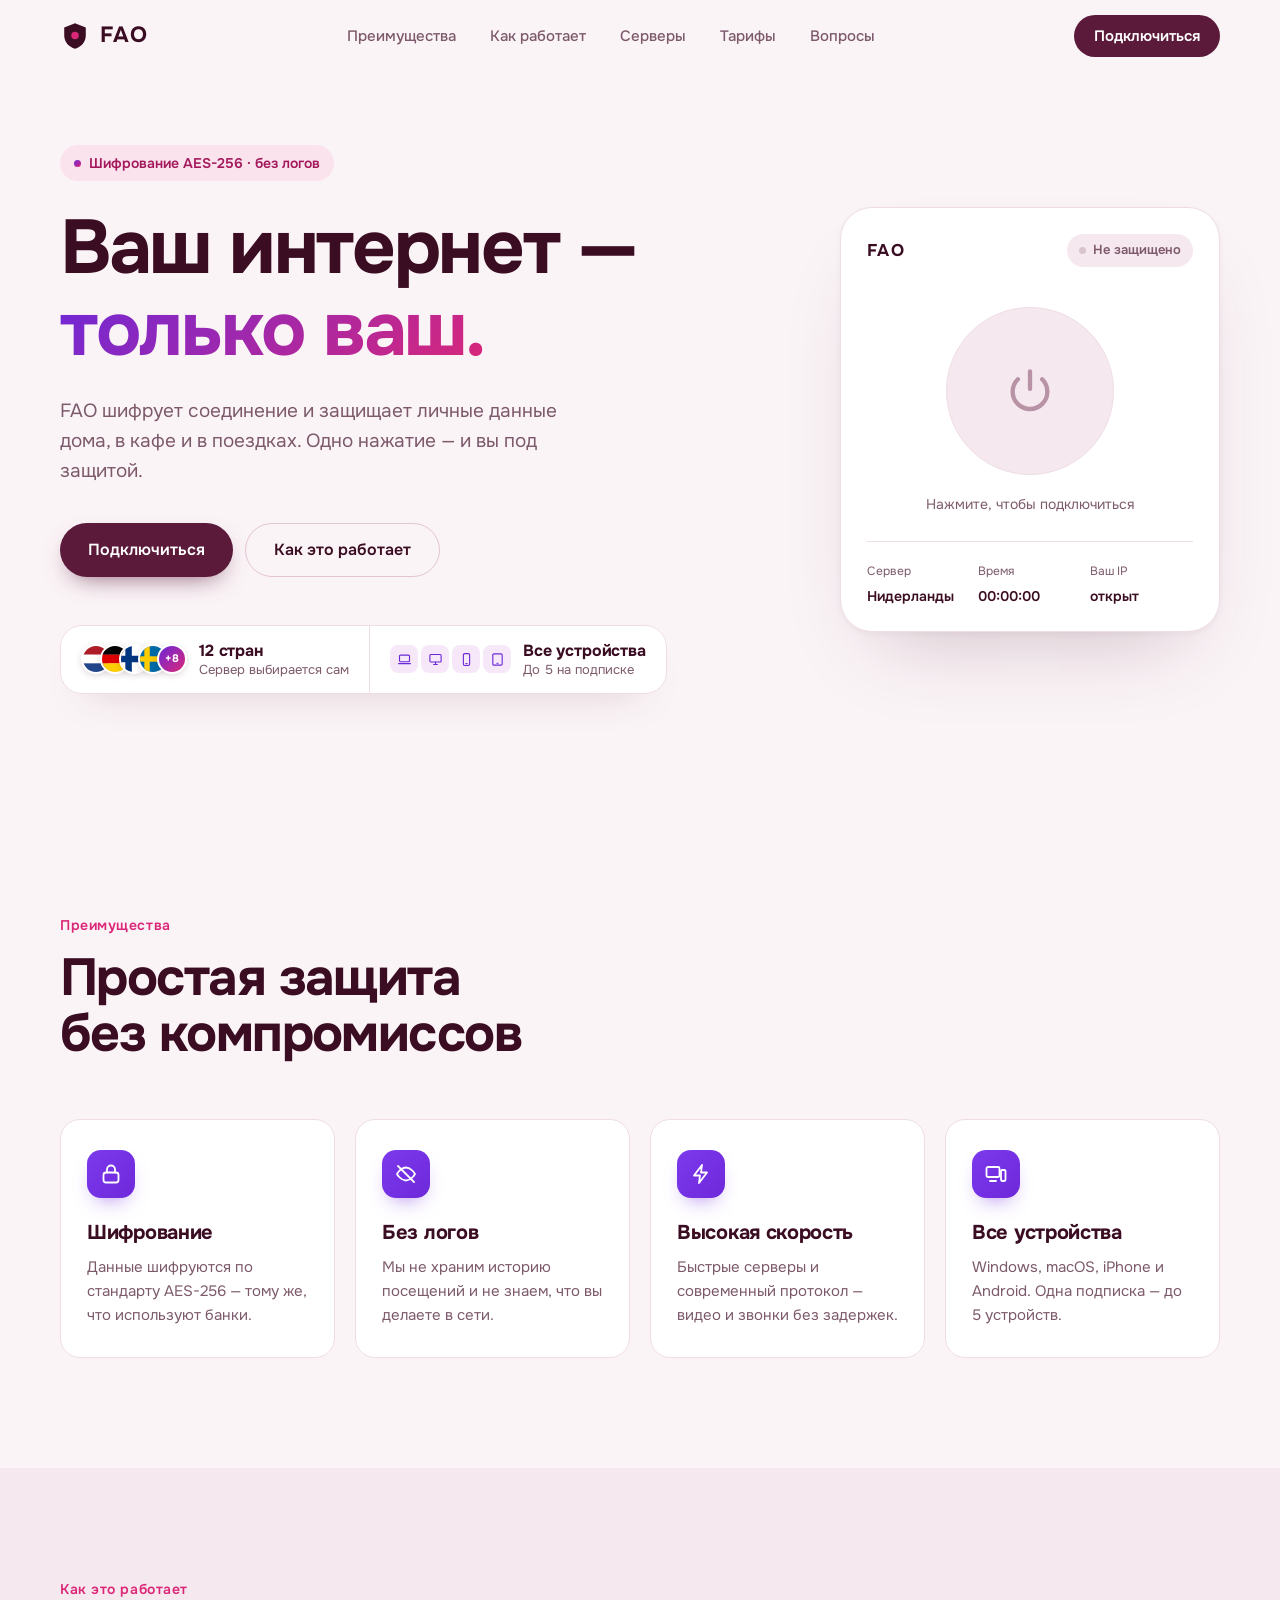
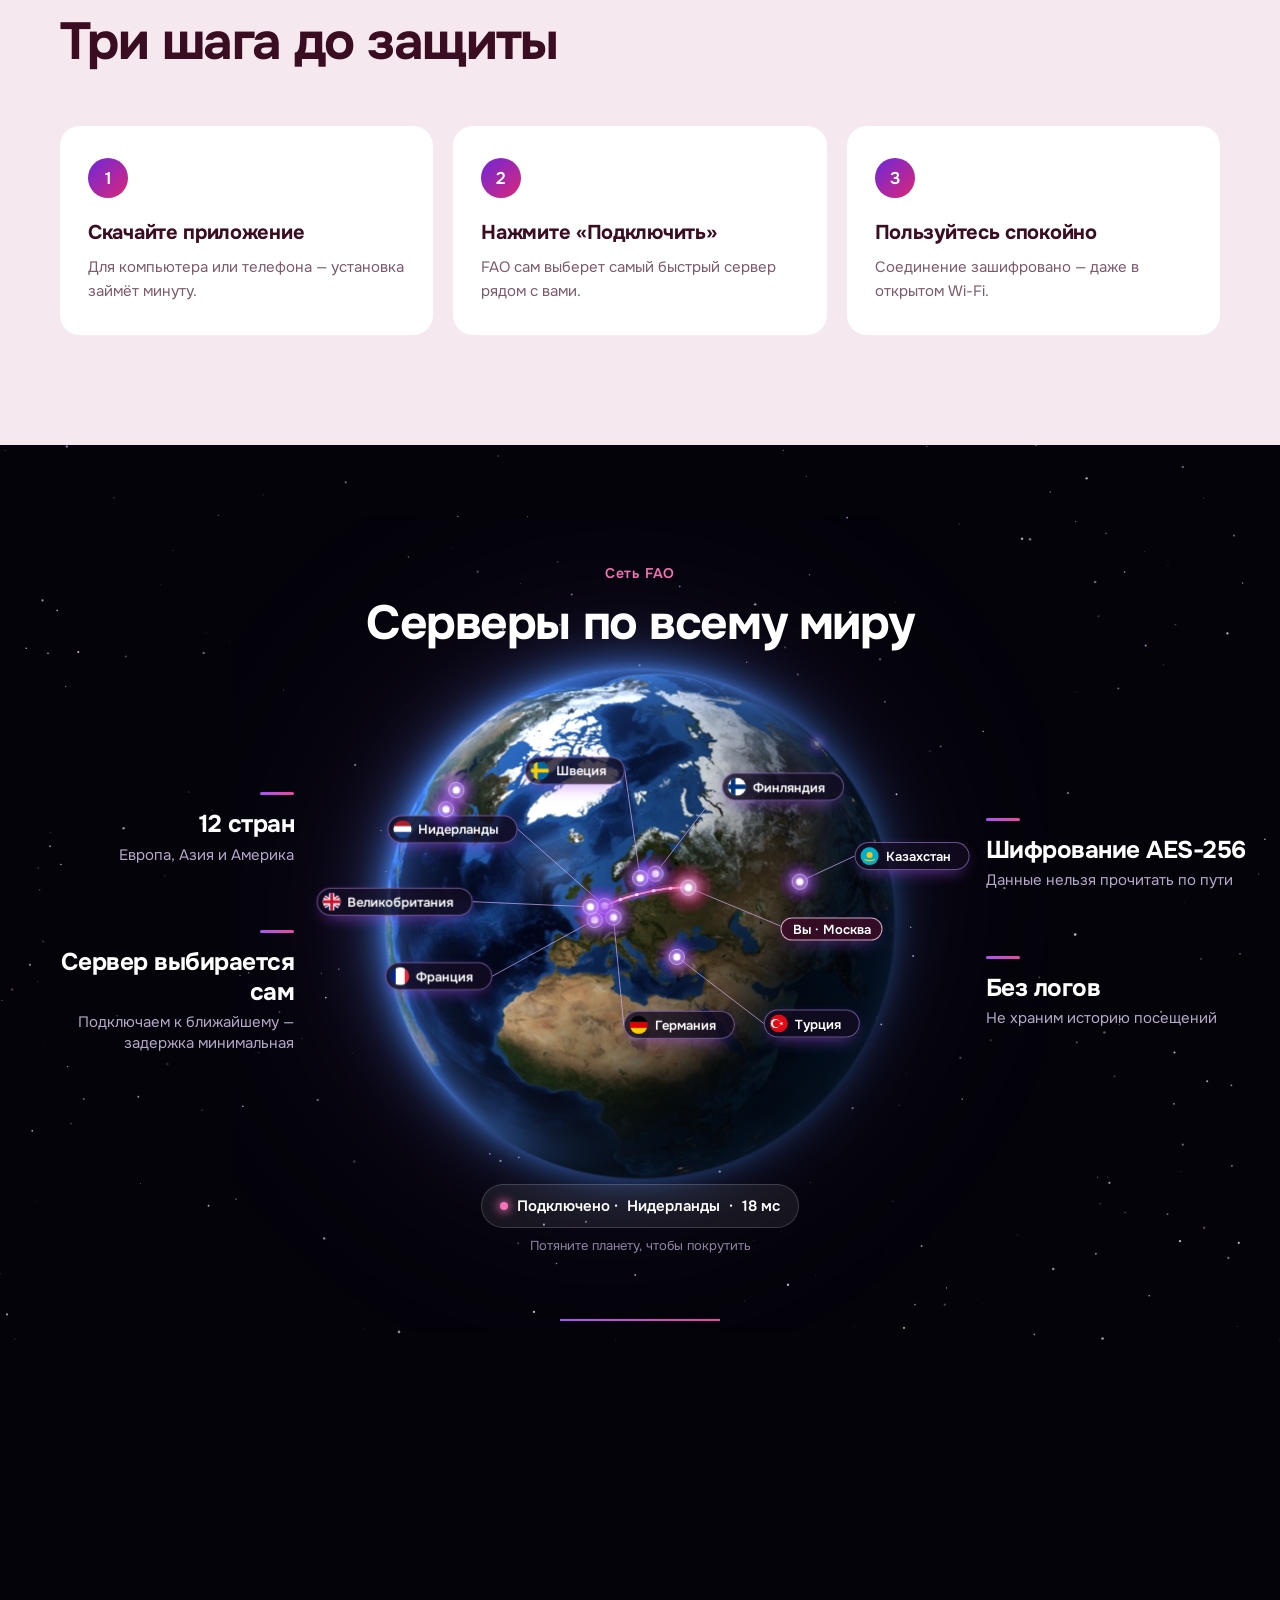
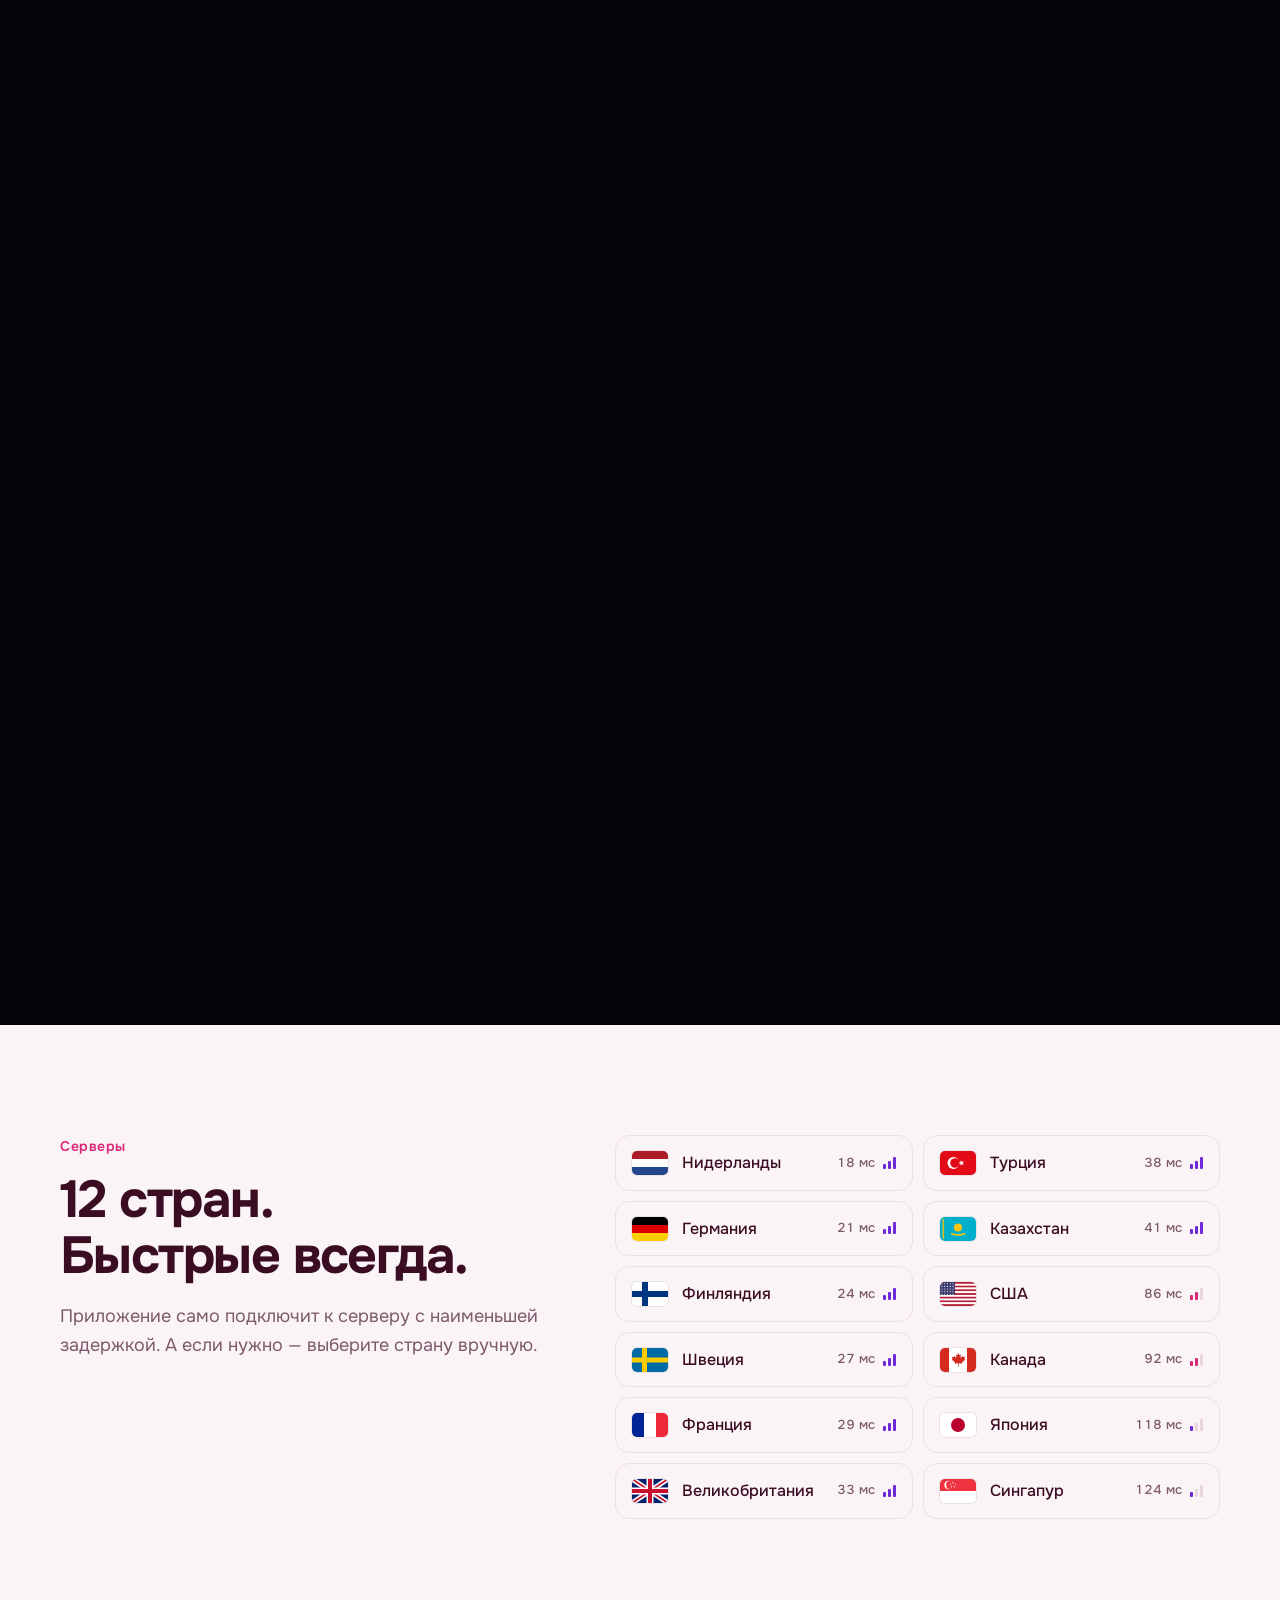
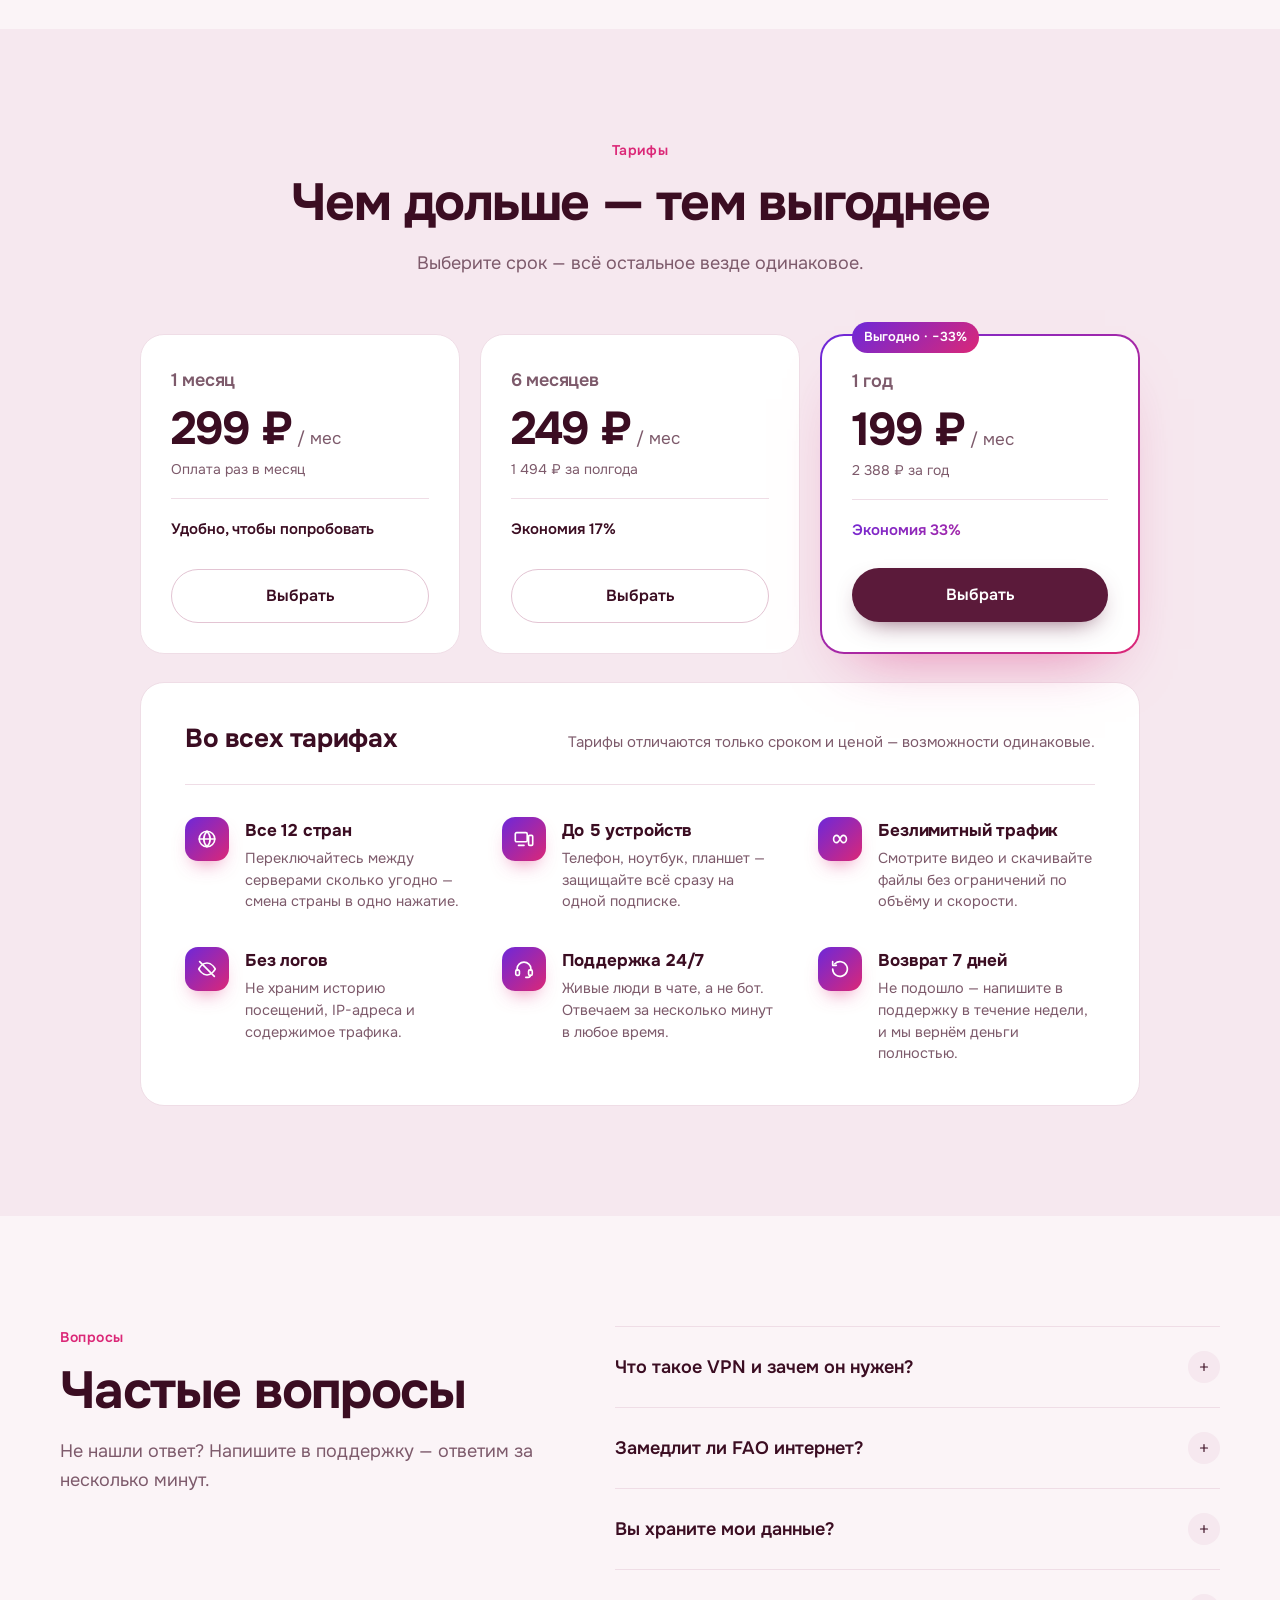
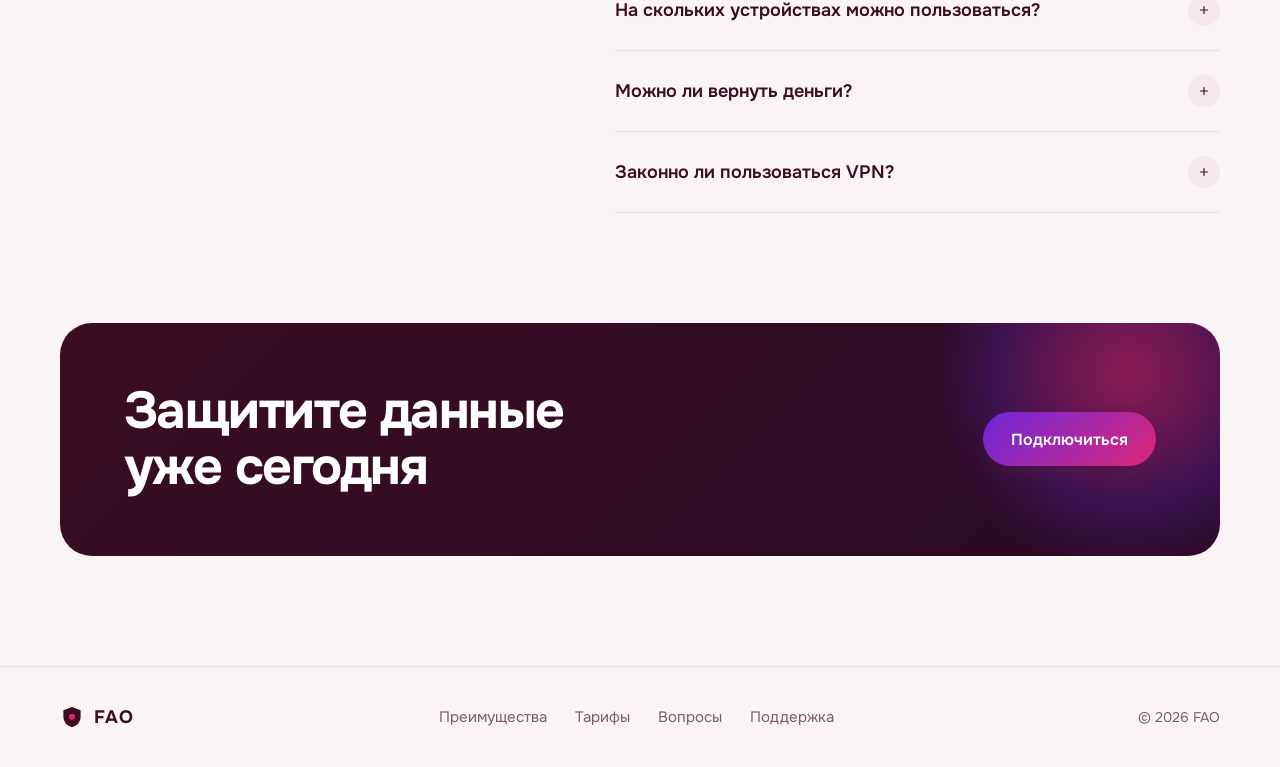
==== fao/index.html @ d8eb1457 "FAO: фиолетовые иконки и рамка с переливом у карточек преимуществ Co-Authored-By: Claude Opus 5.5 <n" ====
<!DOCTYPE html>
<html lang="ru">
<head>
<meta charset="UTF-8">
<meta name="viewport" content="width=device-width, initial-scale=1">
<title>FAO — защита данных в один клик</title>
<meta name="description" content="FAO шифрует соединение и защищает ваши данные — дома, в кафе и в поездках. Без логов, на всех устройствах.">
<link rel="preconnect" href="https://fonts.googleapis.com">
<link rel="preconnect" href="https://fonts.gstatic.com" crossorigin>
<link href="https://fonts.googleapis.com/css2?family=Onest:wght@400;500;600;700&display=swap" rel="stylesheet">
<link rel="stylesheet" href="style.css?v=202611151211">
</head>
<body>

<!-- ===== Шапка ===== -->
<header class="header">
  <div class="container header-inner">
    <a href="#top" class="logo" aria-label="FAO — на главную">
      <svg class="logo-mark" viewBox="0 0 32 32" aria-hidden="true">
        <path d="M16 2.5 4.5 7v8.2c0 7.3 4.9 12.6 11.5 14.3 6.6-1.7 11.5-7 11.5-14.3V7L16 2.5z" fill="currentColor"/>
        <circle cx="16" cy="15.5" r="4" fill="var(--accent)"/>
      </svg>
      <span>FAO</span>
    </a>
    <nav class="nav" aria-label="Разделы">
      <a href="#features">Преимущества</a>
      <a href="#how">Как работает</a>
      <a href="#servers">Серверы</a>
      <a href="#pricing">Тарифы</a>
      <a href="#faq">Вопросы</a>
    </nav>
    <a href="#pricing" class="btn btn-dark btn-sm">Подключиться</a>
  </div>
</header>

<main id="top">

<!-- ===== Главный экран ===== -->
<section class="hero">
  <div class="container hero-inner">
    <div class="hero-text">
      <p class="pill"><span class="pill-dot"></span>Шифрование AES-256 · без логов</p>
      <h1>Ваш интернет —<br><span class="accent-text">только ваш.</span></h1>
      <p class="lead">FAO шифрует соединение и защищает личные данные дома, в кафе и в поездках. Одно нажатие — и вы под защитой.</p>
      <div class="hero-actions">
        <a href="#pricing" class="btn btn-accent">Подключиться</a>
        <a href="#how" class="btn btn-ghost">Как это работает</a>
      </div>
      <div class="hero-trust">
        <div class="trust-item trust-flags">
          <div class="flag-stack"><span class="fs-flag" data-code="NL" title="Нидерланды"><svg viewBox="0 0 36 24" aria-hidden="true"><rect y="0.00" width="36" height="8.10" fill="#ae1c28"/><rect y="8.00" width="36" height="8.10" fill="#fff"/><rect y="16.00" width="36" height="8.10" fill="#21468b"/></svg></span><span class="fs-flag" data-code="DE" title="Германия"><svg viewBox="0 0 36 24" aria-hidden="true"><rect y="0.00" width="36" height="8.10" fill="#000"/><rect y="8.00" width="36" height="8.10" fill="#dd0000"/><rect y="16.00" width="36" height="8.10" fill="#ffce00"/></svg></span><span class="fs-flag" data-code="FI" title="Финляндия"><svg viewBox="0 0 36 24" aria-hidden="true"><rect width="36" height="24" fill="#fff"/><rect x="10" width="6" height="24" fill="#003580"/><rect y="9" width="36" height="6" fill="#003580"/></svg></span><span class="fs-flag" data-code="SE" title="Швеция"><svg viewBox="0 0 36 24" aria-hidden="true"><rect width="36" height="24" fill="#006aa7"/><rect x="10" width="5" height="24" fill="#fecc00"/><rect y="9.5" width="36" height="5" fill="#fecc00"/></svg></span><span class="fs-more-wrap">
              <button type="button" class="fs-more" aria-expanded="false" aria-controls="more-countries" aria-label="Показать ещё 8 стран">+8</button>
              <span class="more-pop" id="more-countries" role="region" aria-label="Ещё 8 стран">
                <span class="more-card">
                  <span class="more-title">Ещё 8 стран</span>
                  <span class="more-list"></span>
                </span>
              </span>
            </span></div>
          <div class="trust-text"><b>12 стран</b><span>Сервер выбирается сам</span></div>
        </div>
        <div class="trust-item">
          <div class="dev-row" aria-hidden="true"><span class="dev"><svg viewBox="0 0 24 24" aria-hidden="true"><rect x="4" y="5" width="16" height="10.5" rx="1.5"/><path d="M2.5 18.5h19"/></svg></span><span class="dev"><svg viewBox="0 0 24 24" aria-hidden="true"><rect x="3" y="4" width="18" height="12" rx="1.5"/><path d="M9 20h6M12 16v4"/></svg></span><span class="dev"><svg viewBox="0 0 24 24" aria-hidden="true"><rect x="7" y="2.5" width="10" height="19" rx="2.2"/><path d="M11 18.5h2"/></svg></span><span class="dev"><svg viewBox="0 0 24 24" aria-hidden="true"><rect x="4.5" y="3" width="15" height="18" rx="2"/><path d="M11 18h2"/></svg></span></div>
          <div class="trust-text"><b>Все устройства</b><span>До 5 на подписке</span></div>
        </div>
      </div>
    </div>

    <!-- живое мини-приложение -->
    <div class="app" data-state="off">
      <div class="app-top">
        <span class="app-logo">FAO</span>
        <span class="app-status"><i></i><span class="app-status-text">Не защищено</span></span>
      </div>
      <button class="power" aria-pressed="false" aria-label="Подключить защиту">
        <span class="power-ring"></span>
        <svg viewBox="0 0 24 24" aria-hidden="true"><path d="M12 3v8" /><path d="M6.4 6.6a8 8 0 1 0 11.2 0" /></svg>
      </button>
      <p class="app-hint">Нажмите, чтобы подключиться</p>
      <div class="app-info">
        <div><span>Сервер</span><b>Нидерланды</b></div>
        <div><span>Время</span><b class="app-timer">00:00:00</b></div>
        <div><span>Ваш IP</span><b class="app-ip">открыт</b></div>
      </div>
    </div>
  </div>
</section>

<!-- ===== Преимущества ===== -->
<section class="section" id="features">
  <div class="container">
    <div class="section-head reveal">
      <p class="eyebrow">Преимущества</p>
      <h2>Простая защита<br>без компромиссов</h2>
    </div>
    <div class="features">
      <article class="feature reveal">
        <span class="icon"><svg viewBox="0 0 24 24"><rect x="4.5" y="10.5" width="15" height="10" rx="2.5"/><path d="M8 10.5V7.5a4 4 0 0 1 8 0v3"/></svg></span>
        <h3>Шифрование</h3>
        <p>Данные шифруются по стандарту AES-256 — тому же, что используют банки.</p>
      </article>
      <article class="feature reveal">
        <span class="icon"><svg viewBox="0 0 24 24"><path d="M3 12s3.5-6.5 9-6.5S21 12 21 12s-3.5 6.5-9 6.5S3 12 3 12z"/><path d="M4 4l16 16"/></svg></span>
        <h3>Без логов</h3>
        <p>Мы не храним историю посещений и не знаем, что вы делаете в сети.</p>
      </article>
      <article class="feature reveal">
        <span class="icon"><svg viewBox="0 0 24 24"><path d="M13 3 5 13.5h6L10 21l8-10.5h-6L13 3z"/></svg></span>
        <h3>Высокая скорость</h3>
        <p>Быстрые серверы и современный протокол — видео и звонки без задержек.</p>
      </article>
      <article class="feature reveal">
        <span class="icon"><svg viewBox="0 0 24 24"><rect x="2.5" y="5" width="13" height="10" rx="1.5"/><path d="M6 19h6"/><rect x="17" y="8" width="4.5" height="11" rx="1.2"/></svg></span>
        <h3>Все устройства</h3>
        <p>Windows, macOS, iPhone и Android. Одна подписка — до 5 устройств.</p>
      </article>
    </div>
  </div>
</section>

<!-- ===== Как это работает ===== -->
<section class="section section-soft" id="how">
  <div class="container">
    <div class="section-head reveal">
      <p class="eyebrow">Как это работает</p>
      <h2>Три шага до защиты</h2>
    </div>
    <ol class="steps">
      <li class="step reveal">
        <span class="step-num">1</span>
        <h3>Скачайте приложение</h3>
        <p>Для компьютера или телефона — установка займёт минуту.</p>
      </li>
      <li class="step reveal">
        <span class="step-num">2</span>
        <h3>Нажмите «Подключить»</h3>
        <p>FAO сам выберет самый быстрый сервер рядом с вами.</p>
      </li>
      <li class="step reveal">
        <span class="step-num">3</span>
        <h3>Пользуйтесь спокойно</h3>
        <p>Соединение зашифровано — даже в открытом Wi-Fi.</p>
      </li>
    </ol>
  </div>
</section>

<!-- ===== Сеть FAO: планета (единственный тёмный блок) ===== -->
<section class="globe-sec" id="network" aria-label="Сеть серверов FAO">
  <div class="globe-sticky">
    <canvas class="globe-stars" aria-hidden="true"></canvas>

    <div class="globe-head">
      <p class="eyebrow">Сеть FAO</p>
      <h2>Серверы по всему миру</h2>
    </div>

    <div class="globe-stage">
      <ul class="gfeat gfeat-left">
        <li data-at=".08"><b>12 стран</b><span>Европа, Азия и Америка</span></li>
        <li data-at=".26"><b>Сервер выбирается сам</b><span>Подключаем к ближайшему — задержка минимальная</span></li>
      </ul>

      <div class="globe-box">
        <div class="globe-fallback" aria-hidden="true"></div>
        <canvas class="globe-gl" aria-hidden="true"></canvas>
        <svg class="globe-svg" aria-hidden="true"></svg>
        <div class="globe-labels"></div>
      </div>

      <ul class="gfeat gfeat-right">
        <li data-at=".44"><b>Шифрование AES-256</b><span>Данные нельзя прочитать по пути</span></li>
        <li data-at=".6"><b>Без логов</b><span>Не храним историю посещений</span></li>
      </ul>
    </div>

    <div class="globe-foot">
      <p class="globe-status" data-at=".93"><i></i>Подключено · <span class="gs-country">Нидерланды</span> · <span class="gs-ping">18 мс</span></p>
      <p class="globe-hint" data-at=".96">Потяните планету, чтобы покрутить</p>
    </div>
    <div class="globe-progress"><i></i></div>
  </div>
</section>

<!-- ===== Серверы ===== -->
<section class="section" id="servers">
  <div class="container servers-wrap">
    <div class="section-head reveal">
      <p class="eyebrow">Серверы</p>
      <h2>12 стран.<br>Быстрые всегда.</h2>
      <p class="lead">Приложение само подключит к серверу с наименьшей задержкой. А если нужно — выберите страну вручную.</p>
    </div>
    <ul class="servers reveal">
      <!-- data-ping — задержка в миллисекундах, по ней рисуется индикатор -->
      <li data-ping="18"><span class="flag" title="NL"><svg viewBox="0 0 36 24" aria-hidden="true"><rect y="0.00" width="36" height="8.10" fill="#ae1c28"/><rect y="8.00" width="36" height="8.10" fill="#fff"/><rect y="16.00" width="36" height="8.10" fill="#21468b"/></svg></span>Нидерланды<em></em></li>
      <li data-ping="21"><span class="flag" title="DE"><svg viewBox="0 0 36 24" aria-hidden="true"><rect y="0.00" width="36" height="8.10" fill="#000"/><rect y="8.00" width="36" height="8.10" fill="#dd0000"/><rect y="16.00" width="36" height="8.10" fill="#ffce00"/></svg></span>Германия<em></em></li>
      <li data-ping="24"><span class="flag" title="FI"><svg viewBox="0 0 36 24" aria-hidden="true"><rect width="36" height="24" fill="#fff"/><rect x="10" width="6" height="24" fill="#003580"/><rect y="9" width="36" height="6" fill="#003580"/></svg></span>Финляндия<em></em></li>
      <li data-ping="27"><span class="flag" title="SE"><svg viewBox="0 0 36 24" aria-hidden="true"><rect width="36" height="24" fill="#006aa7"/><rect x="10" width="5" height="24" fill="#fecc00"/><rect y="9.5" width="36" height="5" fill="#fecc00"/></svg></span>Швеция<em></em></li>
      <li data-ping="29"><span class="flag" title="FR"><svg viewBox="0 0 36 24" aria-hidden="true"><rect x="0.00" width="12.10" height="24" fill="#002395"/><rect x="12.00" width="12.10" height="24" fill="#fff"/><rect x="24.00" width="12.10" height="24" fill="#ed2939"/></svg></span>Франция<em></em></li>
      <li data-ping="33"><span class="flag" title="GB"><svg viewBox="0 0 36 24" aria-hidden="true"><rect width="36" height="24" fill="#012169"/><path d="M0 0L36 24M36 0L0 24" stroke="#fff" stroke-width="5"/><path d="M0 0L36 24M36 0L0 24" stroke="#c8102e" stroke-width="1.8"/><path d="M18 0V24M0 12H36" stroke="#fff" stroke-width="7"/><path d="M18 0V24M0 12H36" stroke="#c8102e" stroke-width="4"/></svg></span>Великобритания<em></em></li>
      <li data-ping="38"><span class="flag" title="TR"><svg viewBox="0 0 36 24" aria-hidden="true"><rect width="36" height="24" fill="#e30a17"/><circle cx="13.5" cy="12" r="6" fill="#fff"/><circle cx="15" cy="12" r="4.8" fill="#e30a17"/><polygon points="18.50,12.00 20.53,11.29 20.57,9.15 21.87,10.86 23.93,10.24 22.70,12.00 23.93,13.76 21.87,13.14 20.57,14.85 20.53,12.71" fill="#fff"/></svg></span>Турция<em></em></li>
      <li data-ping="41"><span class="flag" title="KZ"><svg viewBox="0 0 36 24" aria-hidden="true"><rect width="36" height="24" fill="#00afca"/><circle cx="18" cy="10.5" r="4" fill="#fec50c"/><path d="M11 16.5q7 3 14 0" stroke="#fec50c" stroke-width="1.6" fill="none"/><rect x="2.5" y="2" width="1.6" height="20" fill="#fec50c" opacity=".85"/></svg></span>Казахстан<em></em></li>
      <li data-ping="86"><span class="flag" title="US"><svg viewBox="0 0 36 24" aria-hidden="true"><rect y="0.00" width="36" height="1.90" fill="#b22234"/><rect y="1.85" width="36" height="1.90" fill="#fff"/><rect y="3.69" width="36" height="1.90" fill="#b22234"/><rect y="5.54" width="36" height="1.90" fill="#fff"/><rect y="7.38" width="36" height="1.90" fill="#b22234"/><rect y="9.23" width="36" height="1.90" fill="#fff"/><rect y="11.08" width="36" height="1.90" fill="#b22234"/><rect y="12.92" width="36" height="1.90" fill="#fff"/><rect y="14.77" width="36" height="1.90" fill="#b22234"/><rect y="16.62" width="36" height="1.90" fill="#fff"/><rect y="18.46" width="36" height="1.90" fill="#b22234"/><rect y="20.31" width="36" height="1.90" fill="#fff"/><rect y="22.15" width="36" height="1.90" fill="#b22234"/><rect width="15" height="12.92" fill="#3c3b6e"/><circle cx="2.00" cy="1.80" r=".55" fill="#fff"/><circle cx="4.75" cy="1.80" r=".55" fill="#fff"/><circle cx="7.50" cy="1.80" r=".55" fill="#fff"/><circle cx="10.25" cy="1.80" r=".55" fill="#fff"/><circle cx="13.00" cy="1.80" r=".55" fill="#fff"/><circle cx="2.00" cy="4.40" r=".55" fill="#fff"/><circle cx="4.75" cy="4.40" r=".55" fill="#fff"/><circle cx="7.50" cy="4.40" r=".55" fill="#fff"/><circle cx="10.25" cy="4.40" r=".55" fill="#fff"/><circle cx="13.00" cy="4.40" r=".55" fill="#fff"/><circle cx="2.00" cy="7.00" r=".55" fill="#fff"/><circle cx="4.75" cy="7.00" r=".55" fill="#fff"/><circle cx="7.50" cy="7.00" r=".55" fill="#fff"/><circle cx="10.25" cy="7.00" r=".55" fill="#fff"/><circle cx="13.00" cy="7.00" r=".55" fill="#fff"/><circle cx="2.00" cy="9.60" r=".55" fill="#fff"/><circle cx="4.75" cy="9.60" r=".55" fill="#fff"/><circle cx="7.50" cy="9.60" r=".55" fill="#fff"/><circle cx="10.25" cy="9.60" r=".55" fill="#fff"/><circle cx="13.00" cy="9.60" r=".55" fill="#fff"/><circle cx="2.00" cy="12.20" r=".55" fill="#fff"/><circle cx="4.75" cy="12.20" r=".55" fill="#fff"/><circle cx="7.50" cy="12.20" r=".55" fill="#fff"/><circle cx="10.25" cy="12.20" r=".55" fill="#fff"/><circle cx="13.00" cy="12.20" r=".55" fill="#fff"/></svg></span>США<em></em></li>
      <li data-ping="92"><span class="flag" title="CA"><svg viewBox="0 0 36 24" aria-hidden="true"><rect width="36" height="24" fill="#fff"/><rect width="9" height="24" fill="#d52b1e"/><rect x="27" width="9" height="24" fill="#d52b1e"/><path d="M18 4.5l1.3 2.6 1.6-.6-.5 3.6 2.2-2.2.5 1.2 2.1-.4-.8 2.4 1 .5-3.5 2.8.4 1.3-3.5-.5.1 3.3h-.8l.1-3.3-3.5.5.4-1.3-3.5-2.8 1-.5-.8-2.4 2.1.4.5-1.2 2.2 2.2-.5-3.6 1.6.6z" fill="#d52b1e"/></svg></span>Канада<em></em></li>
      <li data-ping="118"><span class="flag" title="JP"><svg viewBox="0 0 36 24" aria-hidden="true"><rect width="36" height="24" fill="#fff"/><circle cx="18" cy="12" r="7" fill="#bc002d"/></svg></span>Япония<em></em></li>
      <li data-ping="124"><span class="flag" title="SG"><svg viewBox="0 0 36 24" aria-hidden="true"><rect y="0.00" width="36" height="12.10" fill="#ef3340"/><rect y="12.00" width="36" height="12.10" fill="#fff"/><circle cx="8.5" cy="6" r="4.2" fill="#fff"/><circle cx="10" cy="6" r="3.9" fill="#ef3340"/><polygon points="13.00,2.60 13.24,3.28 13.95,3.29 13.38,3.72 13.59,4.41 13.00,4.00 12.41,4.41 12.62,3.72 12.05,3.29 12.76,3.28" fill="#fff"/><polygon points="15.30,4.20 15.54,4.88 16.25,4.89 15.68,5.32 15.89,6.01 15.30,5.60 14.71,6.01 14.92,5.32 14.35,4.89 15.06,4.88" fill="#fff"/><polygon points="14.40,6.80 14.64,7.48 15.35,7.49 14.78,7.92 14.99,8.61 14.40,8.20 13.81,8.61 14.02,7.92 13.45,7.49 14.16,7.48" fill="#fff"/><polygon points="11.60,6.80 11.84,7.48 12.55,7.49 11.98,7.92 12.19,8.61 11.60,8.20 11.01,8.61 11.22,7.92 10.65,7.49 11.36,7.48" fill="#fff"/><polygon points="10.70,4.20 10.94,4.88 11.65,4.89 11.08,5.32 11.29,6.01 10.70,5.60 10.11,6.01 10.32,5.32 9.75,4.89 10.46,4.88" fill="#fff"/></svg></span>Сингапур<em></em></li>
    </ul>
  </div>
</section>

<!-- ===== Тарифы ===== -->
<section class="section section-soft" id="pricing">
  <div class="container">
    <div class="section-head center reveal">
      <p class="eyebrow">Тарифы</p>
      <h2>Чем дольше — тем выгоднее</h2>
      <p class="lead">Выберите срок — всё остальное везде одинаковое.</p>
    </div>
    <div class="plans">
      <article class="plan reveal">
        <h3>1 месяц</h3>
        <p class="price"><b>299 ₽</b><span>/ мес</span></p>
        <p class="plan-note">Оплата раз в месяц</p>
        <p class="plan-tag">Удобно, чтобы попробовать</p>
        <button type="button" class="btn btn-ghost btn-block">Выбрать</button>
      </article>
      <article class="plan reveal">
        <h3>6 месяцев</h3>
        <p class="price"><b>249 ₽</b><span>/ мес</span></p>
        <p class="plan-note">1 494 ₽ за полгода</p>
        <p class="plan-tag">Экономия 17%</p>
        <button type="button" class="btn btn-ghost btn-block">Выбрать</button>
      </article>
      <article class="plan plan-best reveal">
        <span class="plan-badge">Выгодно · −33%</span>
        <h3>1 год</h3>
        <p class="price"><b>199 ₽</b><span>/ мес</span></p>
        <p class="plan-note">2 388 ₽ за год</p>
        <p class="plan-tag">Экономия 33%</p>
        <button type="button" class="btn btn-accent btn-block">Выбрать</button>
      </article>
    </div>
    <!-- что входит в любой тариф -->
    <div class="included reveal">
      <div class="included-head">
        <h3>Во всех тарифах</h3>
        <p>Тарифы отличаются только сроком и ценой — возможности одинаковые.</p>
      </div>
      <ul class="included-list">
        <li><span class="icon"><svg viewBox="0 0 24 24"><circle cx="12" cy="12" r="8.5"/><path d="M3.5 12h17M12 3.5c2.4 2.6 3.5 5.4 3.5 8.5s-1.1 5.9-3.5 8.5c-2.4-2.6-3.5-5.4-3.5-8.5s1.1-5.9 3.5-8.5z"/></svg></span><div><h4>Все 12 стран</h4><p>Переключайтесь между серверами сколько угодно — смена страны в одно нажатие.</p></div></li>
        <li><span class="icon"><svg viewBox="0 0 24 24"><rect x="2.5" y="5" width="13" height="10" rx="1.5"/><path d="M6 19h6"/><rect x="17" y="8" width="4.5" height="11" rx="1.2"/></svg></span><div><h4>До 5 устройств</h4><p>Телефон, ноутбук, планшет — защищайте всё сразу на одной подписке.</p></div></li>
        <li><span class="icon"><svg viewBox="0 0 24 24"><path d="M5 12c0-2.2 1.6-4 3.5-4 3.5 0 3.5 8 7 8 1.9 0 3.5-1.8 3.5-4s-1.6-4-3.5-4c-3.5 0-3.5 8-7 8C6.6 16 5 14.2 5 12z"/></svg></span><div><h4>Безлимитный трафик</h4><p>Смотрите видео и скачивайте файлы без ограничений по объёму и скорости.</p></div></li>
        <li><span class="icon"><svg viewBox="0 0 24 24"><path d="M3 12s3.5-6.5 9-6.5S21 12 21 12s-3.5 6.5-9 6.5S3 12 3 12z"/><path d="M4 4l16 16"/></svg></span><div><h4>Без логов</h4><p>Не храним историю посещений, IP-адреса и содержимое трафика.</p></div></li>
        <li><span class="icon"><svg viewBox="0 0 24 24"><path d="M4.5 13.5v-1.5a7.5 7.5 0 0 1 15 0v1.5"/><rect x="3" y="13" width="4" height="6" rx="1.5"/><rect x="17" y="13" width="4" height="6" rx="1.5"/><path d="M19 19c0 1.4-2 2.2-5 2.2"/></svg></span><div><h4>Поддержка 24/7</h4><p>Живые люди в чате, а не бот. Отвечаем за несколько минут в любое время.</p></div></li>
        <li><span class="icon"><svg viewBox="0 0 24 24"><path d="M4 12a8 8 0 1 0 2.4-5.7"/><path d="M4 4v4h4"/></svg></span><div><h4>Возврат 7 дней</h4><p>Не подошло — напишите в поддержку в течение недели, и мы вернём деньги полностью.</p></div></li>
      </ul>
    </div>
  </div>
</section>

<!-- ===== Вопросы ===== -->
<section class="section" id="faq">
  <div class="container faq-wrap">
    <div class="section-head reveal">
      <p class="eyebrow">Вопросы</p>
      <h2>Частые вопросы</h2>
      <p class="lead">Не нашли ответ? Напишите в поддержку — ответим за несколько минут.</p>
    </div>
    <div class="faq reveal">
      <details>
        <summary>Что такое VPN и зачем он нужен?</summary>
        <p>VPN создаёт зашифрованное соединение между вашим устройством и интернетом. Так посторонние — например, в общественной сети Wi-Fi — не смогут перехватить ваши пароли, переписку и платёжные данные.</p>
      </details>
      <details>
        <summary>Замедлит ли FAO интернет?</summary>
        <p>Почти незаметно. Приложение автоматически выбирает ближайший сервер с наименьшей задержкой, поэтому видео, игры и звонки работают как обычно.</p>
      </details>
      <details>
        <summary>Вы храните мои данные?</summary>
        <p>Нет. Мы не ведём логи: не сохраняем историю посещений, IP-адреса и содержимое трафика.</p>
      </details>
      <details>
        <summary>На скольких устройствах можно пользоваться?</summary>
        <p>Одна подписка работает одновременно на 5 устройствах: компьютерах, телефонах и планшетах.</p>
      </details>
      <details>
        <summary>Можно ли вернуть деньги?</summary>
        <p>Да. Если сервис не подошёл, напишите в поддержку в течение 7 дней после оплаты — вернём деньги полностью.</p>
      </details>
      <details>
        <summary>Законно ли пользоваться VPN?</summary>
        <p>VPN — это инструмент защиты данных. Используйте его в соответствии с законами страны, в которой находитесь.</p>
      </details>
    </div>
  </div>
</section>

<!-- ===== Призыв ===== -->
<section class="cta">
  <div class="container cta-inner reveal">
    <h2>Защитите данные<br>уже сегодня</h2>
    <a href="#pricing" class="btn btn-accent">Подключиться</a>
  </div>
</section>

</main>

<!-- ===== Подвал ===== -->
<footer class="footer">
  <div class="container footer-inner">
    <a href="#top" class="logo" aria-label="FAO — наверх">
      <svg class="logo-mark" viewBox="0 0 32 32" aria-hidden="true">
        <path d="M16 2.5 4.5 7v8.2c0 7.3 4.9 12.6 11.5 14.3 6.6-1.7 11.5-7 11.5-14.3V7L16 2.5z" fill="currentColor"/>
        <circle cx="16" cy="15.5" r="4" fill="var(--accent)"/>
      </svg>
      <span>FAO</span>
    </a>
    <nav class="footer-nav" aria-label="Подвал">
      <a href="#features">Преимущества</a>
      <a href="#pricing">Тарифы</a>
      <a href="#faq">Вопросы</a>
      <a href="mailto:support@fao.example">Поддержка</a>
    </nav>
    <p class="footer-copy">© 2026 FAO</p>
  </div>
</footer>

<script src="script.js?v=202611151211"></script>
<script src="globe.js?v=202611151211"></script>
</body>
</html>
---- fao/style.css ----
/* ===== Цвета и шрифт ===== */
:root {
  --bg: #fbf4f7;          /* светло-розовый фон */
  --soft: #f6e8ef;          /* чуть розовее — для чередования блоков */
  --line: #efdde6;
  --text: #3b0d22;          /* тёмное вино — текст */
  --muted: #7d5a6b;
  --accent: #6d28d9;        /* фиолетовый */
  --pink: #db2777;          /* розовый */
  --wine: #5b1a3a;          /* вино — кнопки */
  --grad: linear-gradient(135deg, #6d28d9, #db2777);   /* фиолет → розовый */
  --accent-dark: #5b21b6;
  --accent-soft: #f3e8fb;
  --radius: 20px;
  --font: "Onest", system-ui, -apple-system, "Segoe UI", Roboto, Arial, sans-serif;
}

* { box-sizing: border-box; margin: 0; padding: 0; }
html { scroll-behavior: smooth; scroll-padding-top: 80px; }
body {
  background: var(--bg);
  color: var(--text);
  font-family: var(--font);
  font-size: 17px;
  line-height: 1.6;
  -webkit-font-smoothing: antialiased;
}
a { color: inherit; text-decoration: none; }
button { font: inherit; color: inherit; background: none; border: 0; cursor: pointer; }
svg { display: block; }

.container { width: min(1160px, 100% - 48px); margin: 0 auto; }

h1, h2, h3 { font-weight: 700; letter-spacing: -0.03em; line-height: 1.08; }
h1 { font-size: clamp(42px, 6vw, 76px); }
h2 { font-size: clamp(32px, 4.2vw, 52px); }
h3 { font-size: 20px; letter-spacing: -0.015em; line-height: 1.25; }
.lead { color: var(--muted); font-size: 18px; max-width: 520px; margin-top: 18px; }
.eyebrow { color: var(--accent-dark); font-weight: 600; font-size: 14px; letter-spacing: .04em; margin-bottom: 14px; }
.accent-text { color: var(--accent); }

/* ===== Кнопки ===== */
.btn {
  display: inline-flex; align-items: center; justify-content: center;
  height: 54px; padding: 0 28px;
  border-radius: 999px;
  font-weight: 600; font-size: 16px;
  transition: background .2s, color .2s, border-color .2s, transform .2s, box-shadow .2s;
  white-space: nowrap;
}
.btn:hover { transform: translateY(-1px); }
.btn:active { transform: none; }
.btn-accent { background: var(--accent); color: #fff; box-shadow: 0 8px 24px -10px rgba(219,39,119,.7); }
.btn-accent:hover { background: var(--accent-dark); }
.btn-dark { background: var(--text); color: #fff; }
.btn-dark:hover { background: #4a1530; }
.btn-ghost { border: 1.5px solid var(--line); background: #fff; }
.btn-ghost:hover { border-color: var(--text); }
.btn-sm { height: 42px; padding: 0 20px; font-size: 15px; }
.btn-block { width: 100%; }
.btn:focus-visible, .nav a:focus-visible, summary:focus-visible, .power:focus-visible {
  outline: 3px solid rgba(219,39,119,.45); outline-offset: 3px;
}

/* ===== Шапка ===== */
.header {
  position: sticky; top: 0; z-index: 50;
  background: rgba(251,244,247,.85);
  backdrop-filter: saturate(1.4) blur(12px);
  -webkit-backdrop-filter: saturate(1.4) blur(12px);
  border-bottom: 1px solid transparent;
  transition: border-color .3s;
}
.header.scrolled { border-bottom-color: var(--line); }
.header-inner { height: 72px; display: flex; align-items: center; justify-content: space-between; gap: 24px; }
.logo { display: inline-flex; align-items: center; gap: 10px; font-weight: 700; font-size: 22px; letter-spacing: .06em; }
.logo-mark { width: 30px; height: 30px; color: var(--text); }
.nav { display: flex; gap: 32px; }
.nav a { color: var(--muted); font-size: 15px; font-weight: 500; transition: color .2s; }
.nav a:hover { color: var(--text); }

/* ===== Главный экран ===== */
.hero { padding: 72px 0 110px; overflow: hidden; }
.hero-inner { display: grid; grid-template-columns: 1.15fr .85fr; gap: 60px; align-items: center; }
.pill {
  display: inline-flex; align-items: center; gap: 8px;
  padding: 7px 14px; margin-bottom: 26px;
  background: var(--accent-soft); color: var(--accent-dark);
  border-radius: 999px; font-size: 14px; font-weight: 600;
}
.pill-dot { width: 7px; height: 7px; border-radius: 50%; background: var(--accent); }
.hero .lead { font-size: 19px; margin-top: 24px; }
.hero-actions { display: flex; flex-wrap: wrap; gap: 12px; margin-top: 36px; }
.hero-facts { list-style: none; display: flex; gap: 40px; margin-top: 52px; padding-top: 28px; border-top: 1px solid var(--line); max-width: 460px; }
.hero-facts b { display: block; font-size: 30px; font-weight: 700; letter-spacing: -0.03em; line-height: 1.1; }
.hero-facts span { color: var(--muted); font-size: 14px; }

/* --- мини-приложение --- */
.app {
  justify-self: end;
  width: 100%; max-width: 380px;
  padding: 26px 26px 22px;
  background: #fff;
  border: 1px solid var(--line);
  border-radius: 32px;
  box-shadow: 0 40px 80px -40px rgba(59,13,34,.25), 0 2px 6px rgba(59,13,34,.04);
  text-align: center;
  position: relative;
}
.app::before {   /* мягкое зелёное свечение, когда подключено */
  content: ""; position: absolute; inset: -60px; z-index: -1;
  background: radial-gradient(circle at 50% 45%, rgba(219,39,119,.22), transparent 60%);
  opacity: 0; transition: opacity .6s;
}
.app[data-state="on"]::before { opacity: 1; }
.app-top { display: flex; justify-content: space-between; align-items: center; }
.app-logo { font-weight: 700; letter-spacing: .08em; }
.app-status { display: inline-flex; align-items: center; gap: 7px; font-size: 13px; font-weight: 600; color: var(--muted); padding: 6px 12px; background: var(--soft); border-radius: 999px; transition: color .3s, background .3s; }
.app-status i { width: 7px; height: 7px; border-radius: 50%; background: #d9c3ce; transition: background .3s; }
.app[data-state="connecting"] .app-status i { background: #db2777; animation: blink .8s infinite; }
.app[data-state="on"] .app-status { color: var(--accent-dark); background: var(--accent-soft); }
.app[data-state="on"] .app-status i { background: var(--accent); }
@keyframes blink { 50% { opacity: .3; } }

.power {
  position: relative;
  width: 168px; height: 168px; margin: 40px auto 18px;
  display: grid; place-items: center;
  border-radius: 50%;
  background: var(--soft);
  border: 1.5px solid var(--line);
  color: #b892a5;
  transition: background .4s, color .4s, border-color .4s, transform .2s, box-shadow .4s;
}
.power:hover { transform: scale(1.03); }
.power:active { transform: scale(.97); }
.power svg { width: 52px; height: 52px; fill: none; stroke: currentColor; stroke-width: 2; stroke-linecap: round; }
.power-ring {
  position: absolute; inset: -10px;
  border-radius: 50%;
  border: 2px solid transparent;
}
.app[data-state="connecting"] .power-ring { border-color: var(--accent) transparent transparent transparent; animation: spin .9s linear infinite; }
.app[data-state="on"] .power { background: var(--accent); border-color: var(--accent); color: #fff; box-shadow: 0 20px 40px -15px rgba(219,39,119,.8); }
.app[data-state="on"] .power-ring { border-color: rgba(219,39,119,.3); animation: pulse 2.4s ease-out infinite; }
@keyframes spin { to { transform: rotate(360deg); } }
@keyframes pulse { 0% { transform: scale(1); opacity: 1; } 100% { transform: scale(1.25); opacity: 0; } }
.app-hint { color: var(--muted); font-size: 14px; min-height: 22px; }
.app-info { display: grid; grid-template-columns: repeat(3, 1fr); gap: 8px; margin-top: 26px; padding-top: 20px; border-top: 1px solid var(--line); text-align: left; }
.app-info span { display: block; color: var(--muted); font-size: 12px; }
.app-info b { font-size: 14px; font-weight: 600; font-variant-numeric: tabular-nums; }
.app[data-state="on"] .app-ip { color: var(--accent-dark); }

/* ===== Общие блоки ===== */
.section { padding: 110px 0; }
.section-soft { background: var(--soft); }
.section-head { margin-bottom: 56px; }
.section-head.center { text-align: center; }
.section-head.center .lead { margin-left: auto; margin-right: auto; }

/* --- преимущества --- */
.features { display: grid; grid-template-columns: repeat(4, 1fr); gap: 20px; }
.feature { padding: 30px 26px; border: 1px solid var(--line); border-radius: var(--radius); transition: border-color .25s, transform .25s; }
.feature:hover { border-color: #e3c4d3; transform: translateY(-3px); }
.icon { width: 48px; height: 48px; display: grid; place-items: center; border-radius: 14px; background: var(--accent-soft); color: var(--accent-dark); margin-bottom: 22px; }
.icon svg { width: 24px; height: 24px; fill: none; stroke: currentColor; stroke-width: 1.8; stroke-linecap: round; stroke-linejoin: round; }
.feature p { color: var(--muted); font-size: 15px; margin-top: 10px; }

/* --- шаги --- */
.steps { list-style: none; display: grid; grid-template-columns: repeat(3, 1fr); gap: 20px; counter-reset: none; }
.step { position: relative; padding: 32px 28px; background: #fff; border-radius: var(--radius); }
.step-num {
  width: 40px; height: 40px; display: grid; place-items: center;
  border-radius: 50%; background: var(--text); color: #fff; font-weight: 600;
  margin-bottom: 22px;
}
.step p { color: var(--muted); font-size: 15px; margin-top: 10px; }

/* --- серверы --- */
.servers-wrap { display: grid; grid-template-columns: .9fr 1.1fr; gap: 60px; align-items: start; }
.servers-wrap .section-head { margin-bottom: 0; position: sticky; top: 110px; }
.servers { list-style: none; display: grid; grid-template-columns: 1fr 1fr; gap: 10px; }
.servers li {
  display: flex; align-items: center; gap: 14px;
  padding: 14px 16px;
  border: 1px solid var(--line); border-radius: 14px;
  font-weight: 500; font-size: 16px;
}
.code { width: 36px; height: 26px; display: grid; place-items: center; border-radius: 6px; background: var(--soft); font-size: 12px; font-weight: 700; letter-spacing: .04em; color: var(--muted); }
.servers em { margin-left: auto; display: flex; align-items: center; gap: 8px; font-style: normal; font-size: 13px; color: var(--muted); font-variant-numeric: tabular-nums; white-space: nowrap; }
.bars { display: flex; align-items: flex-end; gap: 2px; height: 12px; }
.bars i { width: 3px; border-radius: 1px; background: #ead5df; }
.bars i:nth-child(1) { height: 5px; } .bars i:nth-child(2) { height: 8px; } .bars i:nth-child(3) { height: 12px; }
.bars i.on { background: var(--accent); }
.bars.mid i.on { background: var(--pink); }

/* --- тарифы --- */
.plans { display: grid; grid-template-columns: repeat(3, 1fr); gap: 20px; align-items: stretch; max-width: 1000px; margin: 0 auto; }
.plan { position: relative; display: flex; flex-direction: column; padding: 34px 30px 30px; background: #fff; border: 1px solid var(--line); border-radius: 24px; }
.plan-best { border: 2px solid var(--accent); box-shadow: 0 30px 60px -35px rgba(219,39,119,.55); }
.plan-badge { position: absolute; top: -14px; left: 30px; padding: 5px 12px; border-radius: 999px; background: var(--accent); color: #fff; font-size: 13px; font-weight: 600; }
.plan h3 { font-size: 18px; color: var(--muted); font-weight: 600; }
.price { margin-top: 14px; display: flex; align-items: baseline; gap: 6px; }
.price b { font-size: 46px; letter-spacing: -0.04em; line-height: 1; }
.price span { color: var(--muted); }
.plan-note { color: var(--muted); font-size: 14px; margin-top: 6px; }
.plan-list { list-style: none; margin: 26px 0 30px; display: flex; flex-direction: column; gap: 10px; flex: 1; }
.plan-list li { display: flex; align-items: center; gap: 10px; font-size: 15px; }
.plan-list li::before {
  content: ""; width: 18px; height: 18px; flex-shrink: 0; border-radius: 50%;
  background: var(--accent-soft) url("data:image/svg+xml,%3Csvg xmlns='http://www.w3.org/2000/svg' viewBox='0 0 24 24' fill='none' stroke='%236d28d9' stroke-width='3' stroke-linecap='round' stroke-linejoin='round'%3E%3Cpath d='M6 12.5l4 4 8-9'/%3E%3C/svg%3E") center / 12px no-repeat;
}

/* --- вопросы --- */
.faq-wrap { display: grid; grid-template-columns: .9fr 1.1fr; gap: 60px; align-items: start; }
.faq-wrap .section-head { margin-bottom: 0; }
.faq details { border-bottom: 1px solid var(--line); }
.faq details:first-child { border-top: 1px solid var(--line); }
.faq summary {
  list-style: none; cursor: pointer;
  display: flex; justify-content: space-between; align-items: center; gap: 20px;
  padding: 24px 0; font-size: 18px; font-weight: 600;
}
.faq summary::-webkit-details-marker { display: none; }
.faq summary::after {
  content: ""; width: 32px; height: 32px; flex-shrink: 0; border-radius: 50%;
  background: var(--soft) url("data:image/svg+xml,%3Csvg xmlns='http://www.w3.org/2000/svg' viewBox='0 0 24 24' fill='none' stroke='%233b0d22' stroke-width='2' stroke-linecap='round'%3E%3Cpath d='M12 6v12M6 12h12'/%3E%3C/svg%3E") center / 14px no-repeat;
  transition: transform .3s, background-color .3s;
}
.faq details[open] summary::after { transform: rotate(45deg); background-color: var(--accent-soft); }
.faq details p { color: var(--muted); padding: 0 50px 24px 0; }

/* --- призыв --- */
.cta { padding: 0 0 110px; }
.cta-inner {
  display: flex; justify-content: space-between; align-items: center; gap: 30px; flex-wrap: wrap;
  padding: 60px 64px;
  border-radius: 32px;
  background: var(--text); color: #fff;
  position: relative; overflow: hidden;
}
.cta-inner::after { content: ""; position: absolute; right: -120px; top: -160px; width: 420px; height: 420px; border-radius: 50%; background: radial-gradient(circle, rgba(219,39,119,.45), transparent 65%); pointer-events: none; }
.cta h2 { position: relative; z-index: 1; }
.cta .btn { position: relative; z-index: 1; }

/* ===== Подвал ===== */
.footer { border-top: 1px solid var(--line); padding: 36px 0; }
.footer-inner { display: flex; align-items: center; justify-content: space-between; gap: 24px; flex-wrap: wrap; }
.footer .logo { font-size: 18px; }
.footer .logo-mark { width: 24px; height: 24px; }
.footer-nav { display: flex; gap: 28px; flex-wrap: wrap; }
.footer-nav a { color: var(--muted); font-size: 15px; }
.footer-nav a:hover { color: var(--text); }
.footer-copy { color: var(--muted); font-size: 14px; }

/* ===== Плавное появление ===== */
.reveal { opacity: 0; transform: translateY(24px); transition: opacity .7s ease, transform .7s cubic-bezier(.2,.8,.2,1); }
.reveal.in { opacity: 1; transform: none; }

/* ===== Планшет ===== */
@media (max-width: 1000px) {
  .nav { display: none; }
  .hero-inner { grid-template-columns: 1fr; gap: 50px; }
  .app { justify-self: center; }
  .features { grid-template-columns: repeat(2, 1fr); }
  .servers-wrap, .faq-wrap { grid-template-columns: 1fr; gap: 40px; }
  .servers-wrap .section-head { position: static; }
}

/* ===== Телефон ===== */
@media (max-width: 720px) {
  body { font-size: 16px; }
  .container { width: calc(100% - 32px); }
  .header-inner { height: 64px; }
  .hero { padding: 40px 0 80px; }
  .hero .lead { font-size: 17px; }
  .hero-actions .btn { flex: 1 1 100%; }
  .hero-facts { gap: 28px; }
  .section { padding: 80px 0; }
  .section-head { margin-bottom: 40px; }
  .features, .steps, .plans { grid-template-columns: 1fr; }
  .servers { grid-template-columns: 1fr; }
  .plan-best { order: -1; }
  .faq summary { font-size: 16px; padding: 20px 0; }
  .faq details p { padding-right: 0; }
  .cta { padding-bottom: 80px; }
  .cta-inner { padding: 44px 28px; }
  .cta .btn { width: 100%; }
  .footer-inner { flex-direction: column; align-items: flex-start; }
  .power { width: 150px; height: 150px; }
}

@media (prefers-reduced-motion: reduce) {
  *, *::before, *::after { animation: none !important; transition: none !important; }
  html { scroll-behavior: auto; }
  .reveal { opacity: 1; transform: none; }
}

/* ===== Флаги и порядок серверов ===== */
.flag {
  width: 36px; height: 24px; flex-shrink: 0;
  border-radius: 5px; overflow: hidden;
  box-shadow: 0 0 0 1px rgba(59,13,34,.08);   /* тонкая рамка, чтобы белые флаги не сливались с фоном */
}
.flag svg { width: 100%; height: 100%; }
/* читаем сверху вниз: левая колонка — самые быстрые, правая — следующие */
.servers { grid-auto-flow: column; grid-template-rows: repeat(var(--rows, 6), auto); }
@media (max-width: 720px) {
  .servers { grid-auto-flow: row; grid-template-rows: none; }
}


/* ======================================================
   ТЕМА Б «Светлый нежный»: фиолетовый, розовый, вино
   ====================================================== */
::selection { background: #f5c6dc; color: var(--text); }
.accent-text { background: var(--grad); -webkit-background-clip: text; background-clip: text; color: transparent; }
.eyebrow { color: var(--pink); }
.pill { background: #fbe3ee; color: #a3195b; }
.pill-dot { background: var(--grad); }
.logo-mark circle { fill: var(--pink); }
/* главная кнопка — вино, при наведении переливается */
.btn-accent { background: var(--wine); box-shadow: 0 10px 26px -12px rgba(91,26,58,.8); }
.btn-accent:hover { background: var(--grad); }
.btn-ghost { background: transparent; border-color: #e3c4d3; }
.btn-ghost:hover { border-color: var(--wine); }
.btn-dark { background: var(--wine); }
.step, .plan, .app { background: #fff; }
.step-num { background: var(--grad); }
.icon { background: #f6e8f8; color: var(--accent); }
.code, .faq summary::after { background-color: #f6e8ef; }
/* мини-приложение */
.app::before { background: radial-gradient(circle at 50% 45%, rgba(219,39,119,.25), rgba(109,40,217,.12) 40%, transparent 62%); }
.app[data-state="on"] .power { background: var(--grad); border-color: transparent; box-shadow: 0 22px 45px -15px rgba(219,39,119,.7); }
.app[data-state="on"] .power-ring { border-color: rgba(219,39,119,.35); }
.app[data-state="connecting"] .power-ring { border-color: var(--pink) transparent transparent transparent; }
.app[data-state="on"] .app-status { background: #fbe3ee; color: #a3195b; }
.app[data-state="on"] .app-status i { background: var(--pink); }
.app[data-state="on"] .app-ip { color: var(--pink); }
/* пинг: близко — фиолетовый, далеко — розовый */
.bars i.on { background: var(--accent); }
/* выгодный тариф — рамка с переливом */
.plan-best { border: 2px solid transparent; background: linear-gradient(#fff, #fff) padding-box, var(--grad) border-box; box-shadow: 0 30px 60px -35px rgba(219,39,119,.6); }
.plan-badge { background: var(--grad); }
.faq details[open] summary::after { background-color: #fbe3ee; }
/* финальный блок — тёмное вино с розовым свечением */
.cta-inner { background: linear-gradient(135deg, #3b0d22, #2a0a24); }
.cta-inner::after { background: radial-gradient(circle, rgba(219,39,119,.55), rgba(109,40,217,.25) 45%, transparent 68%); }
.cta .btn-accent { background: var(--grad); }
.cta .btn-accent:hover { filter: brightness(1.08); }
.btn:focus-visible, .nav a:focus-visible, summary:focus-visible, .power:focus-visible { outline-color: rgba(219,39,119,.45); }
.feature { background: #fff; }

/* ===== Тарифы: короткие карточки + блок «Во всех тарифах» ===== */
.plan-tag { margin: 18px 0 26px; padding-top: 18px; border-top: 1px solid var(--line); font-size: 15px; font-weight: 600; color: var(--text); flex: 1; }
.plan-best .plan-tag { background: var(--grad); -webkit-background-clip: text; background-clip: text; color: transparent; }

.included {
  max-width: 1000px; margin: 28px auto 0;
  padding: 40px 44px;
  background: #fff; border: 1px solid var(--line); border-radius: 24px;
}
.included-head { display: flex; justify-content: space-between; align-items: baseline; gap: 20px; flex-wrap: wrap; padding-bottom: 28px; margin-bottom: 32px; border-bottom: 1px solid var(--line); }
.included-head h3 { font-size: 26px; }
.included-head p { color: var(--muted); font-size: 15px; }
.included-list { list-style: none; display: grid; grid-template-columns: repeat(3, 1fr); gap: 34px 40px; }
.included-list li { display: flex; gap: 16px; align-items: flex-start; }
.included-list .icon { margin: 0; flex-shrink: 0; width: 44px; height: 44px; border-radius: 13px; background: var(--grad); color: #fff; box-shadow: 0 10px 20px -10px rgba(219,39,119,.7); }
.included-list .icon svg { width: 22px; height: 22px; }
.included-list h4 { font-size: 17px; font-weight: 700; letter-spacing: -0.01em; margin-bottom: 4px; }
.included-list p { color: var(--muted); font-size: 14.5px; line-height: 1.5; }

@media (max-width: 1000px) {
  .included-list { grid-template-columns: repeat(2, 1fr); }
}
@media (max-width: 720px) {
  .included { padding: 28px 22px; margin-top: 20px; }
  .included-head { flex-direction: column; gap: 6px; padding-bottom: 22px; margin-bottom: 24px; }
  .included-head h3 { font-size: 22px; }
  .included-list { grid-template-columns: 1fr; gap: 24px; }
}

/* ===== Главный экран: плашка «12 стран · все устройства» ===== */
.hero-trust {
  display: inline-flex; align-items: center; gap: 0;
  margin-top: 48px;
  background: #fff;
  border: 1px solid var(--line);
  border-radius: 22px;
  box-shadow: 0 20px 40px -28px rgba(59,13,34,.35);
}
.trust-item { display: flex; align-items: center; gap: 14px; padding: 16px 22px; }
.trust-item + .trust-item { border-left: 1px solid var(--line); }
.trust-text b { display: block; font-size: 16px; font-weight: 700; letter-spacing: -0.01em; line-height: 1.2; }
.trust-text span { color: var(--muted); font-size: 13px; }

/* стопка флагов: наезжают друг на друга, при наведении раздвигаются */
.flag-stack { display: flex; align-items: center; }
.fs-flag, .fs-more {
  width: 32px; height: 32px; border-radius: 50%; overflow: hidden; flex-shrink: 0;
  border: 2.5px solid #fff;
  box-shadow: 0 2px 6px rgba(59,13,34,.15);
  margin-left: -10px;
  transition: margin .35s cubic-bezier(.2,.8,.2,1), transform .35s cubic-bezier(.2,.8,.2,1);
}
.fs-flag:first-child { margin-left: 0; }
.fs-flag svg { width: 100%; height: 100%; transform: scale(1.5); }   /* флаг на весь кружок */
.fs-more { display: grid; place-items: center; background: var(--grad); color: #fff; font-size: 11px; font-weight: 700; }

/* иконки устройств */
.dev-row { display: flex; gap: 4px; }
.dev {
  width: 32px; height: 32px; display: grid; place-items: center;
  border-radius: 10px; background: #f6e8f8; color: var(--accent);
  transition: background .25s, color .25s, transform .25s;
}
.dev svg { width: 17px; height: 17px; fill: none; stroke: currentColor; stroke-width: 1.8; stroke-linecap: round; stroke-linejoin: round; }
.trust-item:hover .dev { background: var(--grad); color: #fff; }
.trust-item:hover .dev:nth-child(2) { transition-delay: .05s; }
.trust-item:hover .dev:nth-child(3) { transition-delay: .1s; }
.trust-item:hover .dev:nth-child(4) { transition-delay: .15s; }

@media (max-width: 720px) {
  .hero-trust { display: flex; flex-direction: column; align-items: stretch; width: 100%; margin-top: 36px; }
  .trust-item + .trust-item { border-left: 0; border-top: 1px solid var(--line); }
}
/* плашка компактнее: подписи в одну строку */
.trust-item { padding: 14px 20px; gap: 12px; }
.trust-text b, .trust-text span { white-space: nowrap; line-height: 1.35; }
.trust-text span { display: block; }
.fs-flag, .fs-more { width: 30px; height: 30px; margin-left: -11px; }
.dev-row { gap: 3px; }
.dev { width: 28px; height: 28px; border-radius: 8px; }
.dev svg { width: 15px; height: 15px; }
@media (max-width: 1160px) and (min-width: 1001px) {
  .hero-trust { flex-direction: column; align-items: stretch; }
  .trust-item + .trust-item { border-left: 0; border-top: 1px solid var(--line); }
}

/* ===== Исправление: плашка с флагами не меняет ширину при наведении ===== */
/* колонки главного экрана не зависят от ширины содержимого */
.hero-inner { grid-template-columns: minmax(0, 1.15fr) minmax(0, .85fr); }
@media (max-width: 1000px) { .hero-inner { grid-template-columns: minmax(0, 1fr); } }

/* ===== Флаги: увеличение при наведении + раскрытие «+8» ===== */
.hero-trust { position: relative; z-index: 5; }
.fs-flag { position: relative; cursor: default; transition: transform .3s cubic-bezier(.3,1.5,.5,1), box-shadow .3s; }
.fs-flag:hover { transform: scale(1.4); z-index: 3; box-shadow: 0 8px 18px -6px rgba(59,13,34,.45); }

.fs-more-wrap { position: relative; margin-left: -11px; display: inline-flex; }
button.fs-more {
  margin-left: 0; cursor: pointer; font: inherit; font-size: 11px; font-weight: 700; color: #fff;
  transition: transform .3s cubic-bezier(.3,1.5,.5,1), box-shadow .3s;
}
.fs-more-wrap:hover .fs-more, .fs-more-wrap.open .fs-more { transform: scale(1.15); box-shadow: 0 8px 18px -6px rgba(219,39,119,.7); }

/* выезжающая карточка; прозрачный верхний отступ — «мостик», чтобы она не закрывалась по дороге курсора */
.more-pop {
  position: absolute; top: 100%; left: 50%;
  padding-top: 14px;
  width: 340px;
  transform: translateX(-50%);
  pointer-events: none;
}
.more-card {
  display: block; position: relative;
  padding: 18px 18px 14px;
  background: #fff; border: 1px solid var(--line); border-radius: 20px;
  box-shadow: 0 30px 60px -25px rgba(59,13,34,.45), 0 4px 12px rgba(59,13,34,.06);
  opacity: 0; transform: translateY(-8px) scale(.96); transform-origin: 50% 0;
  transition: opacity .25s ease, transform .35s cubic-bezier(.2,.9,.3,1.2);
}
.more-card::before {   /* уголок-стрелка к «+8» */
  content: ""; position: absolute; top: -7px; left: 50%; width: 12px; height: 12px;
  background: #fff; border-left: 1px solid var(--line); border-top: 1px solid var(--line);
  transform: translateX(-50%) rotate(45deg);
}
.more-title { display: block; font-size: 13px; font-weight: 700; color: var(--muted); letter-spacing: .02em; margin-bottom: 10px; padding-left: 4px; }
.more-list { display: grid; grid-template-columns: 1fr 1fr; gap: 2px 8px; }
.more-item {
  display: flex; align-items: center; gap: 9px;
  padding: 7px 6px; border-radius: 10px;
  font-size: 14px; font-weight: 500; white-space: nowrap;
  opacity: 0; transform: translateY(6px);
  transition: opacity .3s ease, transform .35s cubic-bezier(.2,.8,.2,1), background .2s;
}
.more-item:hover { background: #fbf0f5; }
.more-flag { width: 22px; height: 22px; border-radius: 50%; overflow: hidden; flex-shrink: 0; box-shadow: 0 0 0 1px rgba(59,13,34,.1); }
.more-flag svg { width: 100%; height: 100%; transform: scale(1.5); }
.more-item small { margin-left: auto; color: var(--muted); font-size: 12px; font-variant-numeric: tabular-nums; }

/* открыто: наведение (на компьютере), фокус с клавиатуры или касание (класс open) */
.fs-more-wrap.open .more-pop, .fs-more-wrap:focus-within .more-pop { pointer-events: auto; }
.fs-more-wrap.open .more-card, .fs-more-wrap:focus-within .more-card { opacity: 1; transform: none; }
.fs-more-wrap.open .more-item, .fs-more-wrap:focus-within .more-item { opacity: 1; transform: none; }
@media (hover: hover) {
  .fs-more-wrap:hover .more-pop { pointer-events: auto; }
  .fs-more-wrap:hover .more-card { opacity: 1; transform: none; }
  .fs-more-wrap:hover .more-item { opacity: 1; transform: none; }
}

@media (max-width: 720px) {
  /* на телефоне карточка выравнивается по левому краю плашки, чтобы не вылезать за экран */
  .more-pop { left: auto; right: auto; transform: none; width: min(320px, calc(100vw - 32px)); }
  .more-card::before { left: 120px; }
}

/* ===== «+8»: карточка не обрезается и не вылезает за экран ===== */
/* главный экран больше не прячет то, что выходит вниз (по горизонтали — по-прежнему обрезает) */
.hero { overflow: visible; overflow-x: clip; }
.more-pop { width: 420px; left: 0; transform: none; }          /* точное место считает скрипт */
.more-card::before { left: var(--arrow, 50%); }
.more-list { grid-template-columns: 1fr 1fr; gap: 2px 6px; }
.more-item { min-width: 0; }
@media (max-width: 720px) {
  .more-pop { width: min(340px, calc(100vw - 32px)); }
  .more-list { grid-template-columns: 1fr; }
  .more-card::before { left: var(--arrow, 50%); }
}
@media (min-width: 721px) { .more-pop { width: 456px; } }

/* ======================================================
   СЕТЬ FAO: ПЛАНЕТА — единственный тёмный блок сайта
   ====================================================== */
.globe-sec { position: relative; height: 420vh; background: #04030a; color: #fff; }
.globe-sticky {
  position: sticky; top: 0; height: 100vh; overflow: hidden;
  display: flex; flex-direction: column; align-items: center; justify-content: center;
  padding: 92px 24px 64px;
  /* размер планеты: зависит и от высоты, и от ширины экрана */
  --S: min(calc(100vh - 330px), 44vw, 600px);
}
.globe-stars { position: absolute; inset: 0; width: 100%; height: 100%; opacity: .9; }
.globe-head { position: relative; text-align: center; margin-bottom: 6px; }
.globe-head .eyebrow { color: #f472b6; }
.globe-head h2 { font-size: clamp(28px, 3.8vw, 48px); }

.globe-stage {
  position: relative; width: 100%; max-width: 1240px;
  display: grid; grid-template-columns: minmax(0, 1fr) auto minmax(0, 1fr); align-items: center; gap: 40px;
}
.globe-box { position: relative; width: var(--S); height: var(--S); touch-action: pan-y; cursor: grab; user-select: none; -webkit-user-select: none; }
.globe-box.dragging { cursor: grabbing; }
/* холст, линии и подписи больше самой планеты — чтобы поместились свечение и выноски */
.globe-gl, .globe-svg, .globe-labels {
  position: absolute; left: 50%; top: 50%; width: 160%; height: 160%;
  transform: translate(-50%, -50%);
}
.globe-svg { overflow: visible; pointer-events: none; }
.globe-labels { pointer-events: none; }
.globe-gl { opacity: 0; transition: opacity .8s ease; pointer-events: none; }
.globe-box.ready .globe-gl { opacity: 1; }
/* пока текстуры грузятся (или если нет WebGL) — тёмный шар со свечением */
.globe-fallback {
  position: absolute; inset: 0; border-radius: 50%;
  background: radial-gradient(circle at 34% 30%, #2b3f8a, #131b45 45%, #060818 78%);
  box-shadow: 0 0 60px 6px rgba(96,120,255,.35), inset -30px -30px 80px rgba(0,0,0,.6);
  transition: opacity .8s ease;
}
.globe-box.ready .globe-fallback { opacity: 0; }

/* --- метка сервера: фиолетовое свечение --- */
.gm { position: absolute; left: 0; top: 0; width: 0; height: 0; opacity: 0; will-change: transform, opacity; }
.gm i, .gm b, .gm u { position: absolute; left: 0; top: 0; border-radius: 50%; transform: translate(-50%, -50%); }
.gm i { width: 46px; height: 46px; background: radial-gradient(circle, rgba(192,132,252,.95) 0%, rgba(168,85,247,.55) 22%, rgba(147,51,234,.22) 48%, transparent 70%); }
.gm b { width: 7px; height: 7px; background: #fff; box-shadow: 0 0 8px 2px rgba(216,180,254,.95); }
.gm u { width: 16px; height: 16px; border: 1.5px solid rgba(216,180,254,.9); animation: gmPulse 2.4s ease-out infinite; }
@keyframes gmPulse { 0% { transform: translate(-50%, -50%) scale(.6); opacity: 1; } 100% { transform: translate(-50%, -50%) scale(2.6); opacity: 0; } }
.gm.you i { width: 54px; height: 54px; background: radial-gradient(circle, rgba(255,255,255,.95) 0%, rgba(244,114,182,.7) 20%, rgba(219,39,119,.3) 46%, transparent 70%); }
.gm.you u { border-color: rgba(251,207,232,.95); }

/* --- подпись страны --- */
.gl {
  position: absolute; left: 0; top: 0; opacity: 0;
  pointer-events: auto; white-space: nowrap;
  transition: opacity .3s ease;
  will-change: transform, opacity;
}
.gl-chip {
  display: inline-flex; align-items: center; gap: 7px;
  padding: 4px 11px 4px 5px;
  transform: translate(0, -50%);
  background: rgba(20, 12, 34, .78);
  border: 1px solid rgba(196,150,255,.5);
  border-radius: 999px;
  font-size: 13px; font-weight: 600; color: #fff; line-height: 1;
  box-shadow: 0 6px 18px -8px rgba(168,85,247,.9);
  transition: border-color .2s, background .2s;
}
.gl.to-left .gl-chip { transform: translate(-100%, -50%); }
.gl-chip:hover { border-color: #e9d5ff; background: rgba(46, 22, 78, .92); }
.gl-flag { width: 18px; height: 18px; border-radius: 50%; overflow: hidden; flex-shrink: 0; }
.gl-flag svg { width: 100%; height: 100%; transform: scale(1.5); }
.gl small { max-width: 0; overflow: hidden; color: #d8b4fe; font-size: 12px; font-weight: 500; transition: max-width .3s ease, margin .3s ease; }
.gl-chip:hover small { max-width: 60px; margin-left: 2px; }
.gl.you .gl-chip { border-color: rgba(251,207,232,.8); background: rgba(60, 12, 40, .85); padding-left: 11px; }
.gl.hidden { opacity: 0 !important; pointer-events: none; }

/* --- линии-выноски и дуга подключения --- */
.globe-svg line { stroke: rgba(216,180,254,.75); stroke-width: 1; }
.g-arc { fill: none; stroke: #f9a8d4; stroke-width: 2; stroke-linecap: round; filter: drop-shadow(0 0 6px rgba(244,114,182,.9)); }
.g-arc-glow { fill: none; stroke: rgba(236,72,153,.35); stroke-width: 7; stroke-linecap: round; }
.g-packets { fill: none; stroke: #fff; stroke-width: 3; stroke-linecap: round; stroke-dasharray: .012 .188; animation: gPackets 1.6s linear infinite; }
@keyframes gPackets { to { stroke-dashoffset: -1; } }

/* --- преимущества по бокам --- */
.gfeat { list-style: none; display: flex; flex-direction: column; gap: 64px; position: relative; }
.gfeat-left { text-align: right; }
.gfeat li { opacity: 0; transform: translateY(26px); transition: opacity .6s, transform .6s cubic-bezier(.2,.8,.2,1); }
.gfeat li.on { opacity: 1; transform: none; }
.gfeat b { display: block; font-size: clamp(19px, 1.9vw, 26px); font-weight: 700; letter-spacing: -0.02em; line-height: 1.2; }
.gfeat span { display: block; margin-top: 6px; color: #b6a8c9; font-size: 15px; line-height: 1.45; }
.gfeat li::before { content: ""; display: block; width: 34px; height: 3px; border-radius: 2px; background: linear-gradient(90deg, #a855f7, #ec4899); margin-bottom: 14px; }
.gfeat-left li::before { margin-left: auto; }

/* --- низ: статус и подсказка --- */
.globe-foot { position: relative; display: flex; flex-direction: column; align-items: center; gap: 8px; margin-top: 4px; min-height: 66px; }
.globe-status {
  display: inline-flex; align-items: center; gap: 9px;
  padding: 9px 18px; border-radius: 999px;
  background: rgba(255,255,255,.07); border: 1px solid rgba(255,255,255,.16);
  font-size: 15px; font-weight: 600;
  opacity: 0; transform: translateY(10px); transition: opacity .5s, transform .5s;
}
.globe-status i { width: 8px; height: 8px; border-radius: 50%; background: #f472b6; box-shadow: 0 0 10px 2px rgba(244,114,182,.8); }
.globe-hint { color: #8f83a3; font-size: 13px; opacity: 0; transition: opacity .5s; }
.globe-status.on { opacity: 1; transform: none; }
.globe-hint.on { opacity: 1; }
.globe-progress { position: absolute; bottom: 24px; left: 50%; transform: translateX(-50%); width: 160px; height: 2px; background: rgba(255,255,255,.14); }
.globe-progress i { display: block; height: 100%; background: linear-gradient(90deg, #a855f7, #ec4899); transform-origin: left; transform: scaleX(0); }

/* --- шапка над тёмным блоком тоже тёмная --- */
.header { transition: border-color .3s, background .3s; }
.header.on-dark { background: rgba(4,3,10,.72); border-bottom-color: rgba(255,255,255,.08); }
.header.on-dark .logo, .header.on-dark .nav a:hover { color: #fff; }
.header.on-dark .logo-mark { color: #fff; }
.header.on-dark .nav a { color: #b6a8c9; }
.header.on-dark .btn-dark { background: #fff; color: #1a0a14; }

/* анимации меток не работают, пока блок не на экране */
.globe-sec.offscreen .gm u, .globe-sec.offscreen .g-packets { animation-play-state: paused; }

@media (max-width: 1000px) {
  .globe-sticky { --S: min(74vw, calc(100vh - 410px)); padding: 78px 16px 28px; justify-content: flex-start; }
  .globe-stage { grid-template-columns: minmax(0, 1fr); gap: 6px; justify-items: center; }
  .globe-box { order: -1; margin: 6vw 0 5vw; }
  .gfeat { display: grid; grid-template-columns: 1fr 1fr; gap: 14px; width: 100%; max-width: 520px; text-align: center !important; }
  .gfeat li::before { margin: 0 auto 8px !important; width: 26px; }
  .gfeat b { font-size: 16px; }
  .gfeat span { font-size: 12.5px; margin-top: 3px; }
  .gfeat + .globe-box { order: -1; }
  .globe-progress { display: none; }
  .globe-foot { min-height: 58px; margin-top: 10px; }
  .globe-status { font-size: 13px; padding: 7px 14px; }
  .gl-chip { font-size: 12px; padding: 3px 9px 3px 4px; }
  .gm i { width: 36px; height: 36px; }
}
@media (max-width: 1000px) and (max-height: 720px) {
  .gfeat span { display: none; }
}
@media (prefers-reduced-motion: reduce) {
  .gfeat li, .globe-status, .globe-hint { opacity: 1; transform: none; }
}
/* планета: больше воздуха между шаром и текстом, подписи не лезут на заголовок */
.globe-sticky { --S: min(calc(100vh - 350px), 40vw, 580px); }
.globe-stage { gap: clamp(60px, 7vw, 120px); }
.globe-head { z-index: 2; margin-bottom: 18px; }
@media (max-width: 1000px) {
  .globe-sticky { --S: min(74vw, calc(100vh - 410px)); }
  .globe-stage { gap: 6px; }
  .globe-head { margin-bottom: 0; }
}

/* ===== Меню: обводка с переливом вокруг слова при наведении ===== */
.nav { gap: 4px; }
.nav a { position: relative; padding: 8px 15px; border-radius: 999px; }
.nav a::before {
  content: ""; position: absolute; inset: 0; border-radius: inherit;
  padding: 1.5px;                                   /* толщина обводки */
  background: var(--grad);
  /* оставляем от заливки только рамку */
  -webkit-mask: linear-gradient(#000 0 0) content-box, linear-gradient(#000 0 0);
  -webkit-mask-composite: xor;
          mask: linear-gradient(#000 0 0) content-box exclude, linear-gradient(#000 0 0);
  opacity: 0; transform: scale(.9);
  transition: opacity .25s ease, transform .35s cubic-bezier(.3,1.4,.5,1);
  pointer-events: none;
}
.nav a:hover::before, .nav a:focus-visible::before { opacity: 1; transform: none; }
.nav a:hover { color: var(--text); }
.nav a:focus-visible { outline: none; }
/* над тёмным блоком с планетой обводка светлее */
.header.on-dark .nav a::before { background: linear-gradient(135deg, #a855f7, #ec4899); }

/* ===== Преимущества: фиолетовые квадраты и рамка с переливом при наведении ===== */
.feature .icon {
  background: linear-gradient(135deg, #7c3aed, #6d28d9);
  color: #fff;
  box-shadow: 0 10px 22px -12px rgba(109,40,217,.8);
  transition: transform .35s cubic-bezier(.3,1.4,.5,1), box-shadow .3s;
}
.feature { position: relative; }
.feature::before {
  content: ""; position: absolute; inset: -1px; border-radius: inherit;
  padding: 2px;                                     /* толщина рамки */
  background: var(--grad);
  -webkit-mask: linear-gradient(#000 0 0) content-box, linear-gradient(#000 0 0);
  -webkit-mask-composite: xor;
          mask: linear-gradient(#000 0 0) content-box exclude, linear-gradient(#000 0 0);
  opacity: 0; transition: opacity .3s ease;
  pointer-events: none;
}
.feature:hover { border-color: transparent; box-shadow: 0 24px 50px -30px rgba(109,40,217,.55); }
.feature:hover::before { opacity: 1; }
.feature:hover .icon { transform: scale(1.06); box-shadow: 0 14px 26px -12px rgba(109,40,217,.9); }
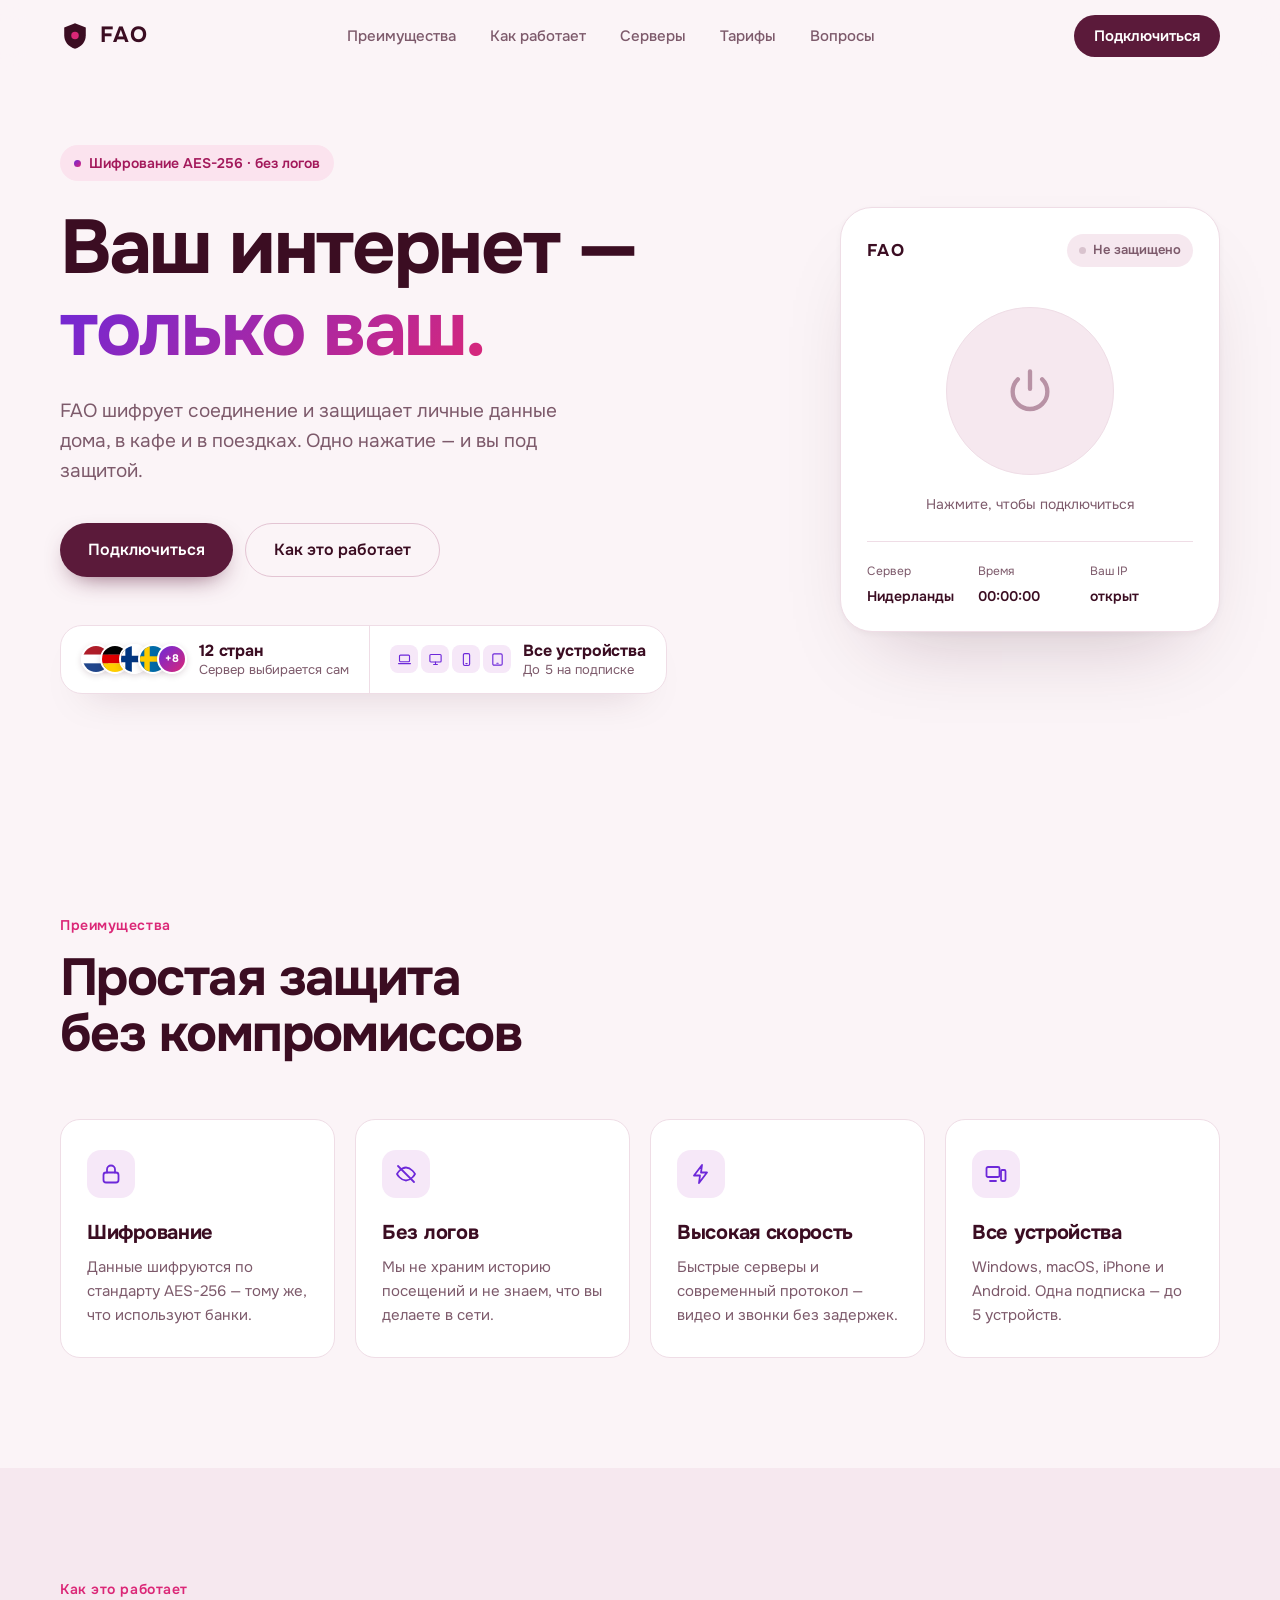
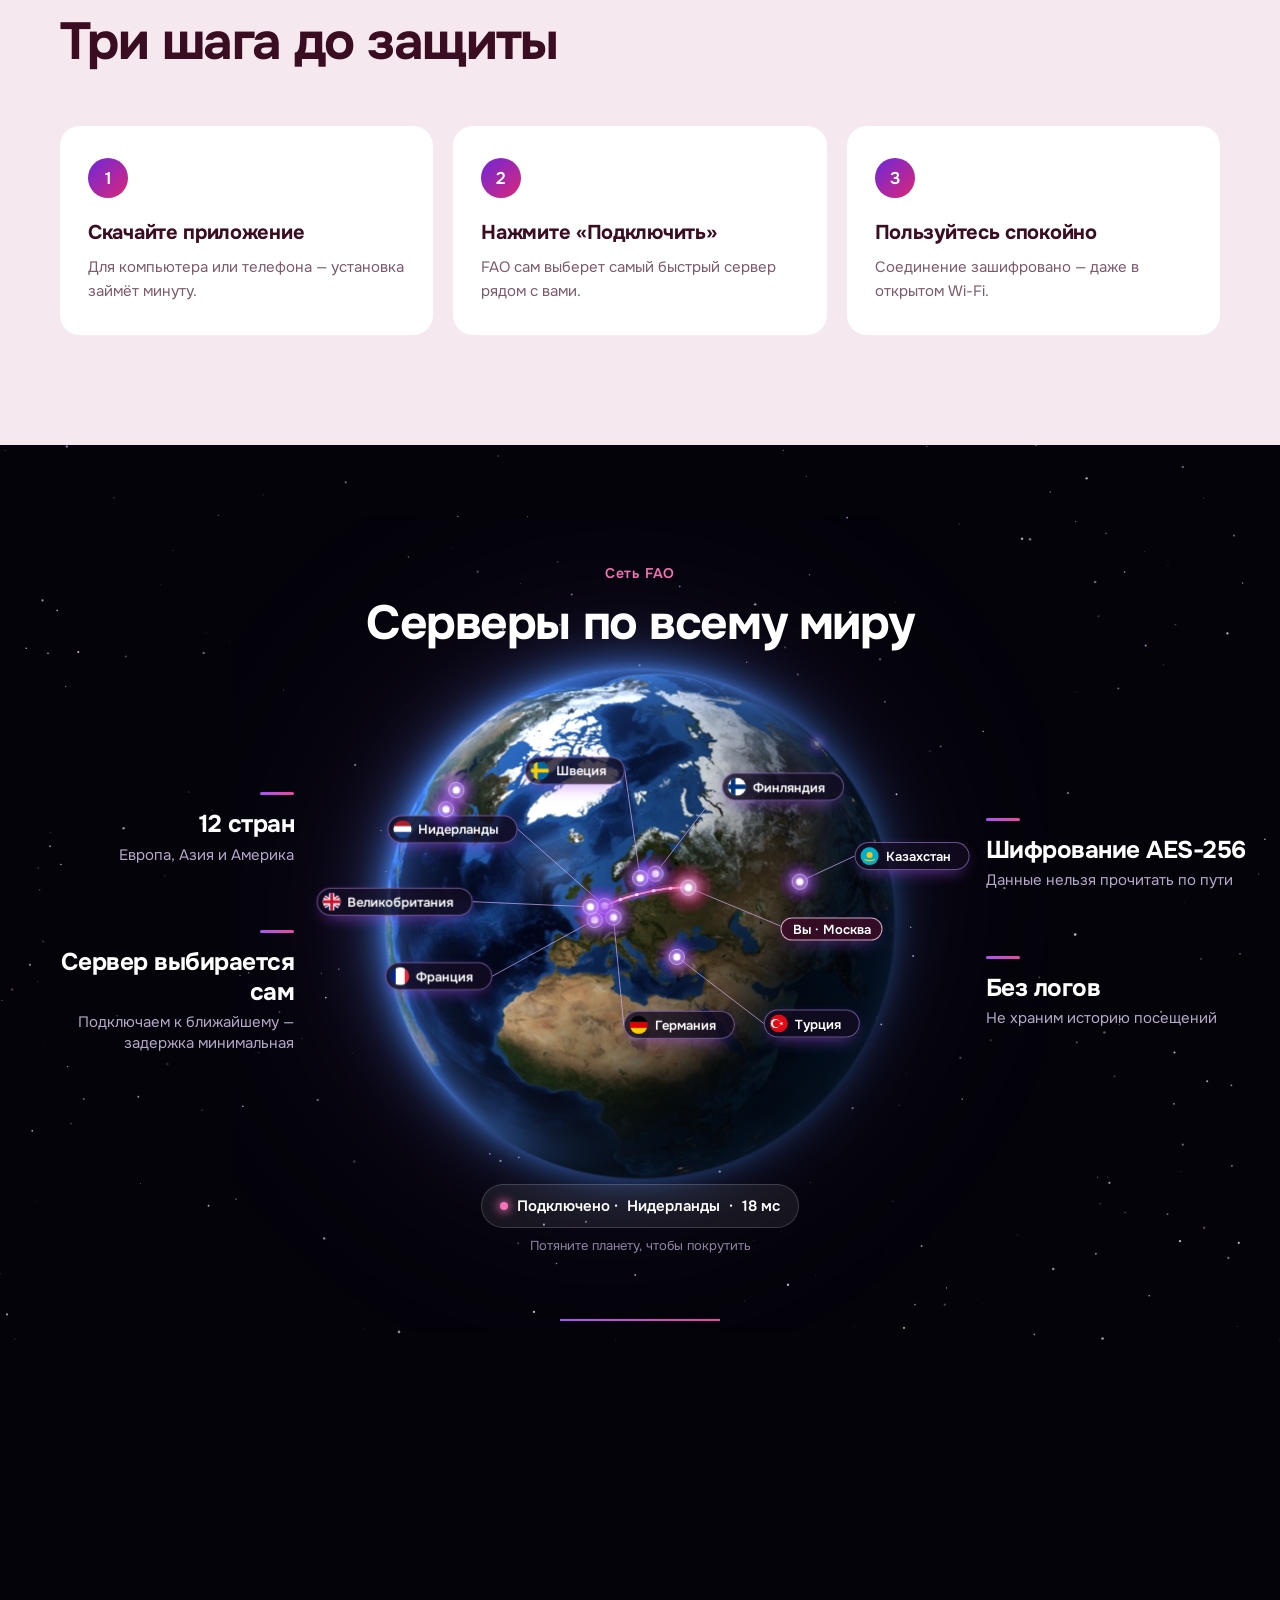
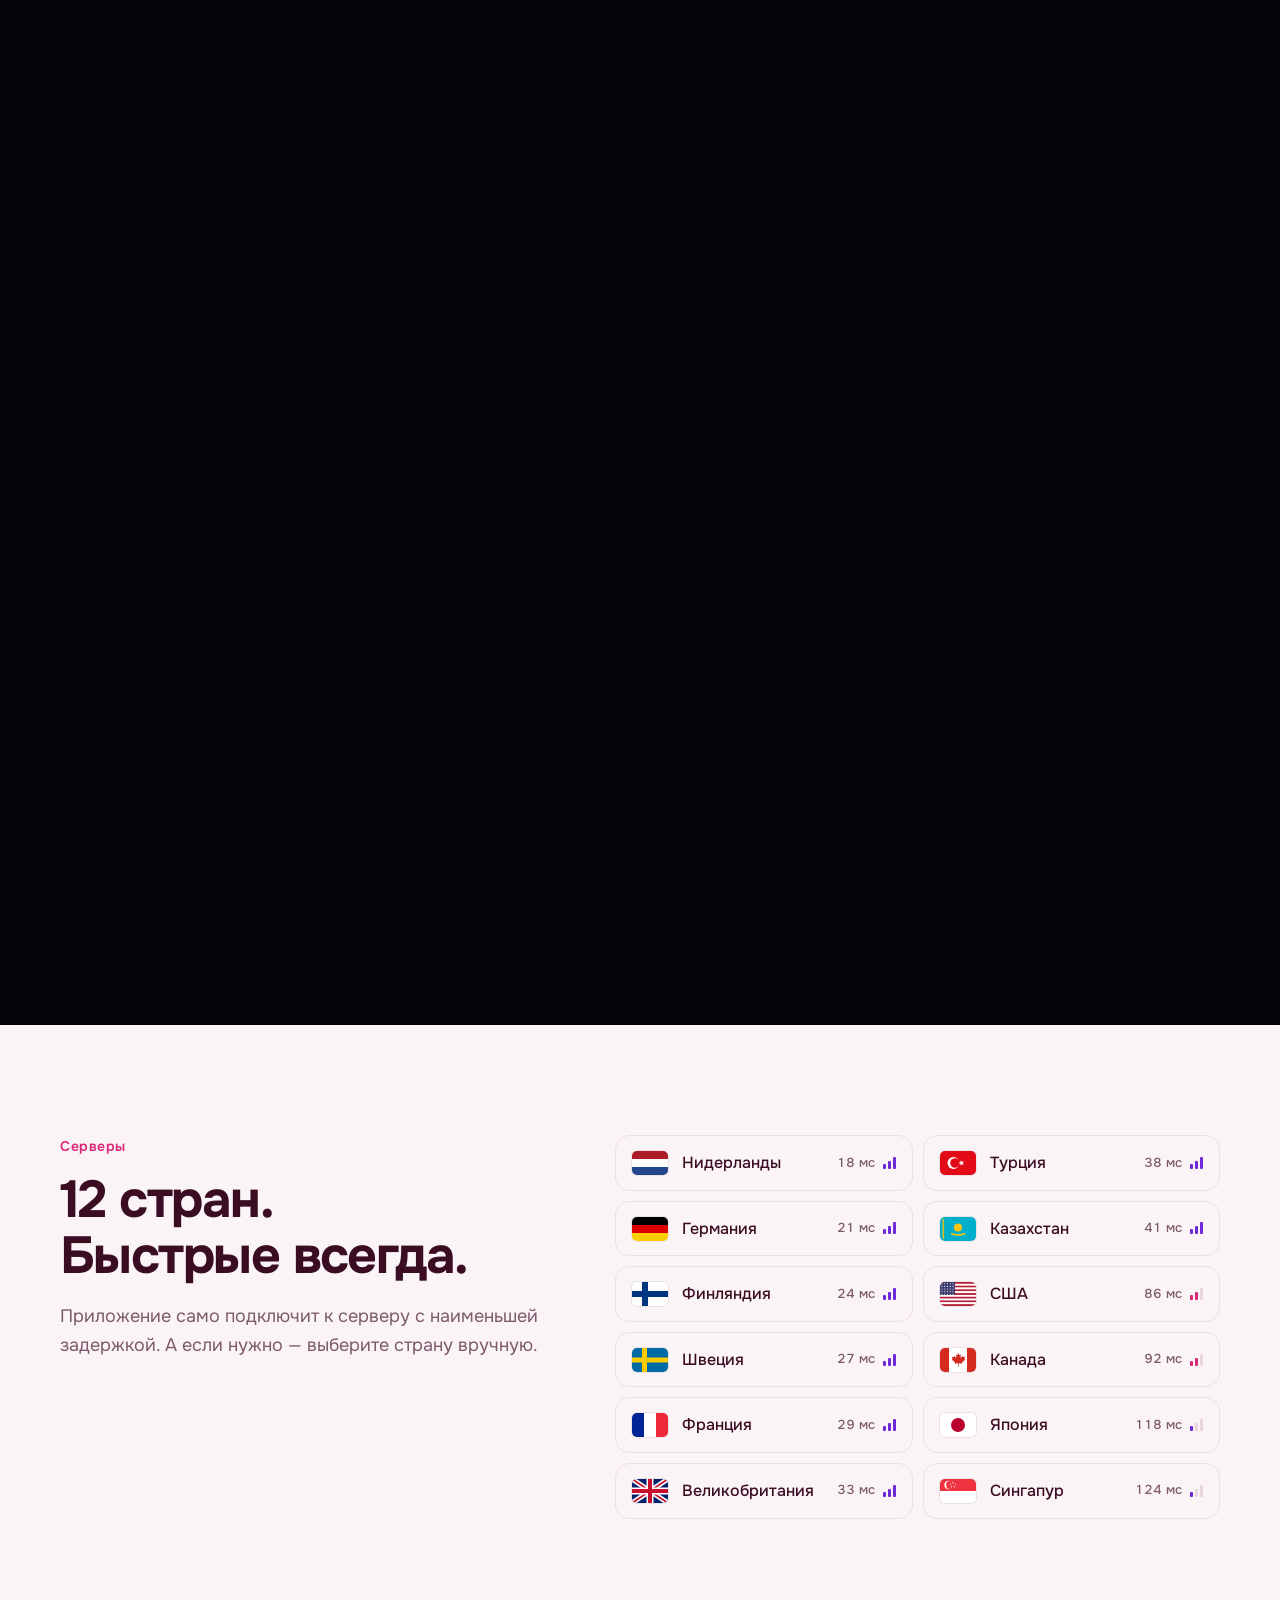
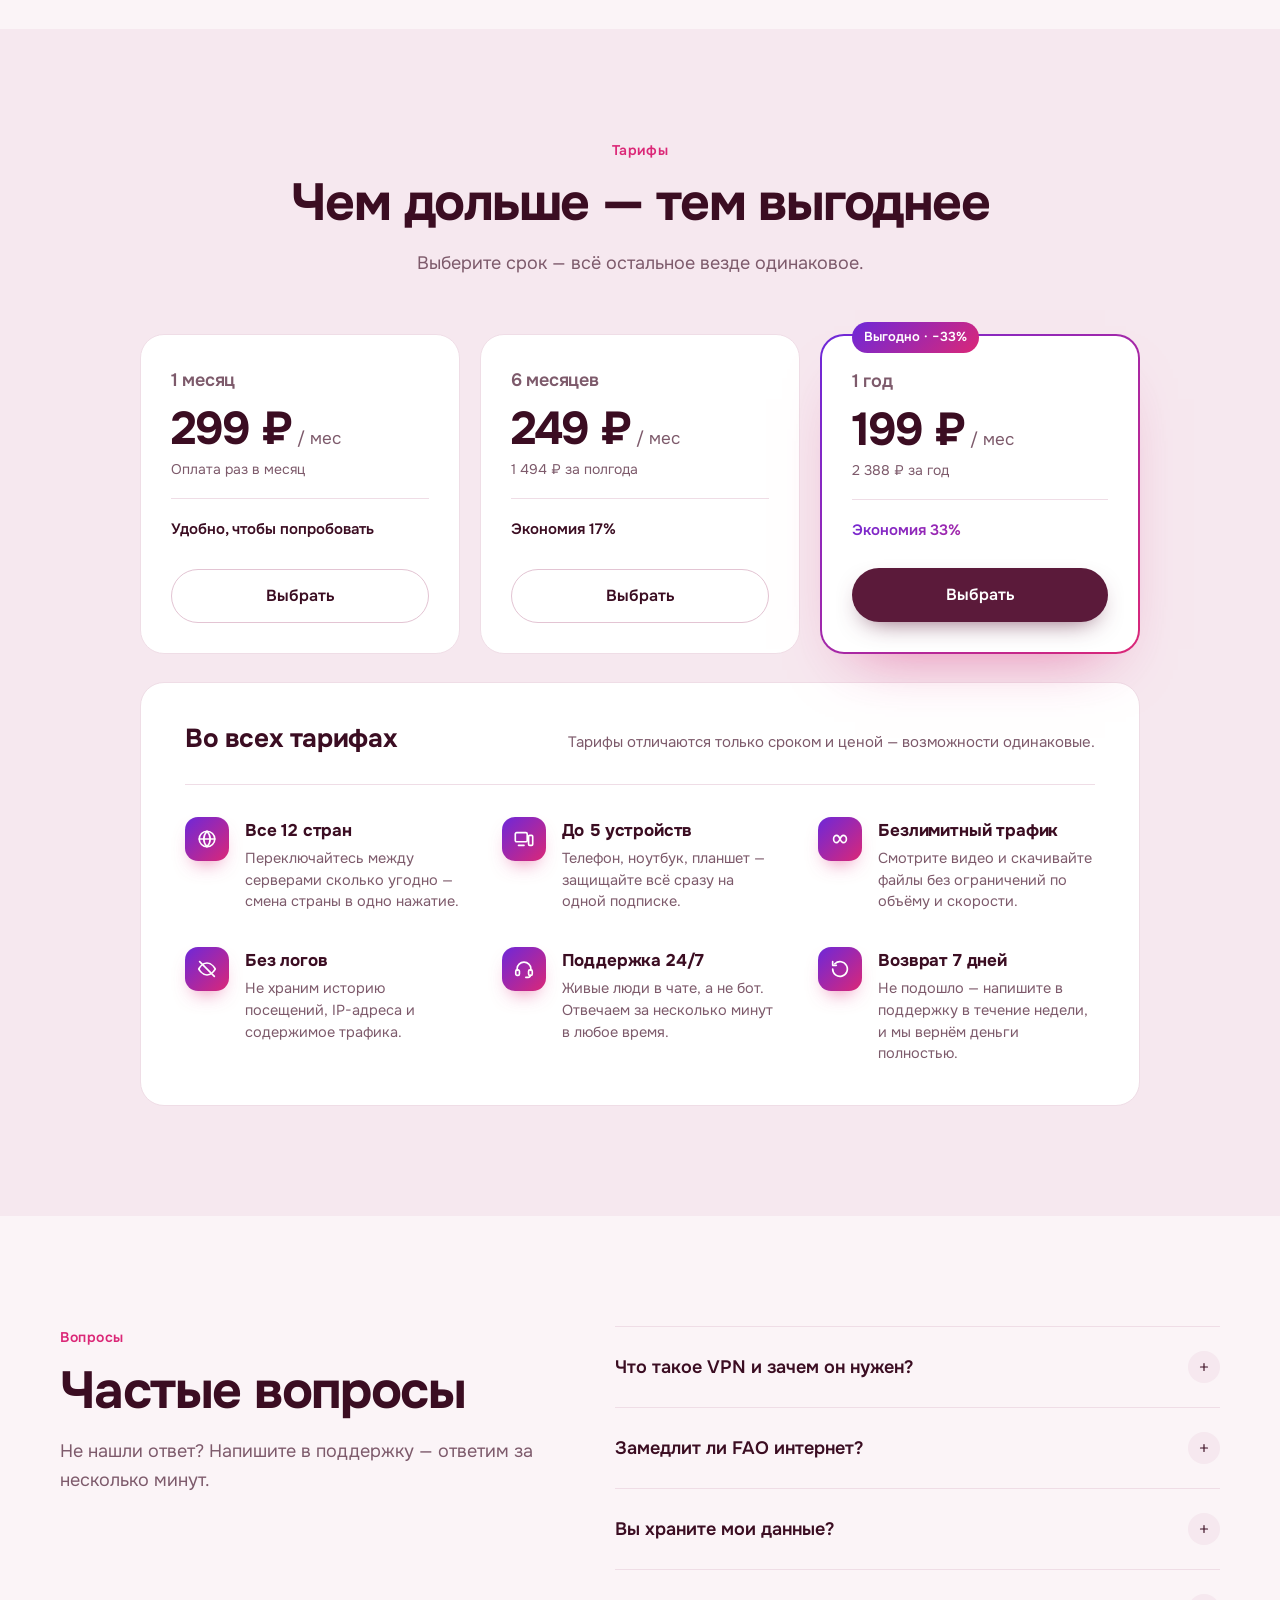
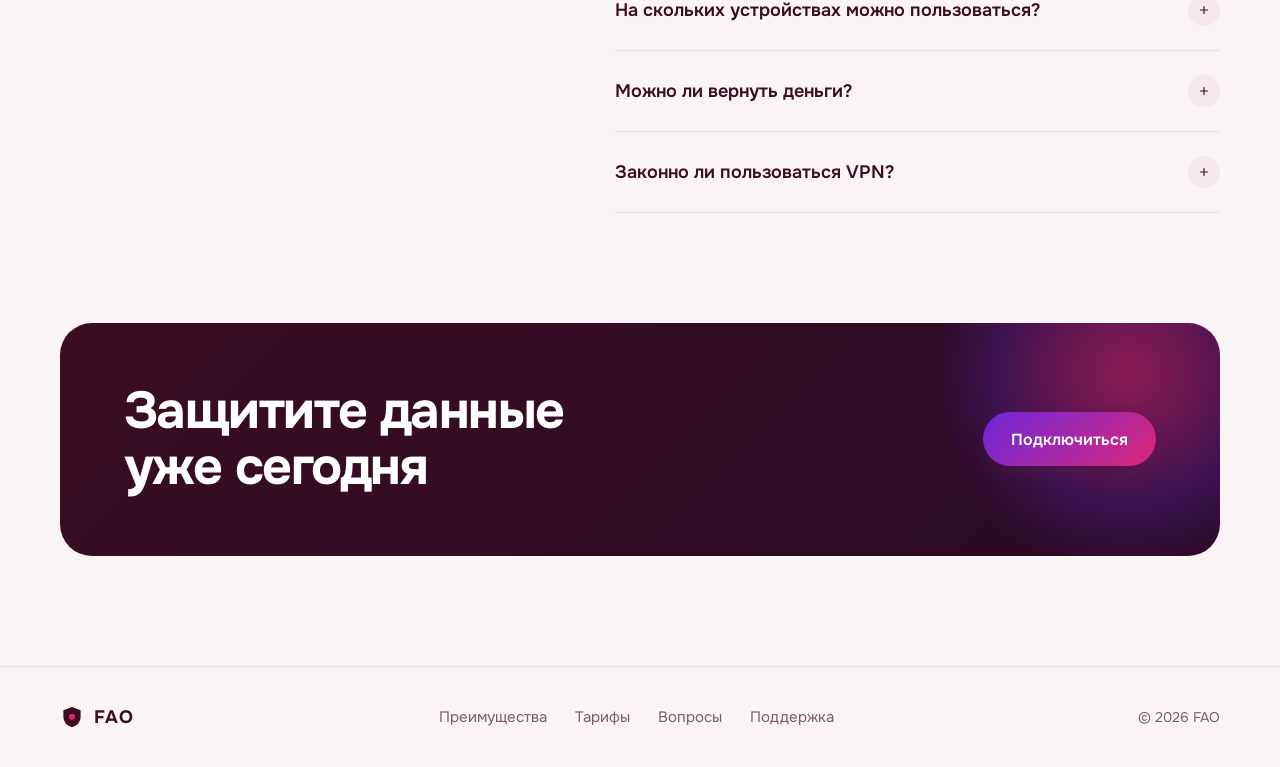
==== commit e2e1f38b: "FAO: иконки преимуществ светлые, фиолетовые только при наведении Co-Authored-By: Claude Opus 5.5 <no" ====
--- a/fao/index.html
+++ b/fao/index.html
@@ -8,7 +8,7 @@
 <link rel="preconnect" href="https://fonts.googleapis.com">
 <link rel="preconnect" href="https://fonts.gstatic.com" crossorigin>
 <link href="https://fonts.googleapis.com/css2?family=Onest:wght@400;500;600;700&display=swap" rel="stylesheet">
-<link rel="stylesheet" href="style.css?v=202611151211">
+<link rel="stylesheet" href="style.css?v=202611151218">
 </head>
 <body>
 
@@ -325,7 +325,7 @@
   </div>
 </footer>
 
-<script src="script.js?v=202611151211"></script>
-<script src="globe.js?v=202611151211"></script>
+<script src="script.js?v=202611151218"></script>
+<script src="globe.js?v=202611151218"></script>
 </body>
 </html>
--- a/fao/style.css
+++ b/fao/style.css
@@ -693,12 +693,21 @@
 .header.on-dark .nav a::before { background: linear-gradient(135deg, #a855f7, #ec4899); }
 
 /* ===== Преимущества: фиолетовые квадраты и рамка с переливом при наведении ===== */
+/* обычное состояние — светло-розовый квадрат с фиолетовой иконкой, как раньше */
 .feature .icon {
+  position: relative; overflow: hidden; isolation: isolate;
+  background: #f6e8f8;
+  color: var(--accent);
+  transition: color .3s ease, transform .35s cubic-bezier(.3,1.4,.5,1), box-shadow .3s;
+}
+/* фиолетовая заливка проявляется плавно при наведении на карточку */
+.feature .icon::before {
+  content: ""; position: absolute; inset: 0; z-index: -1;
   background: linear-gradient(135deg, #7c3aed, #6d28d9);
-  color: #fff;
-  box-shadow: 0 10px 22px -12px rgba(109,40,217,.8);
-  transition: transform .35s cubic-bezier(.3,1.4,.5,1), box-shadow .3s;
-}
+  opacity: 0; transition: opacity .3s ease;
+}
+.feature:hover .icon { color: #fff; }
+.feature:hover .icon::before { opacity: 1; }
 .feature { position: relative; }
 .feature::before {
   content: ""; position: absolute; inset: -1px; border-radius: inherit;
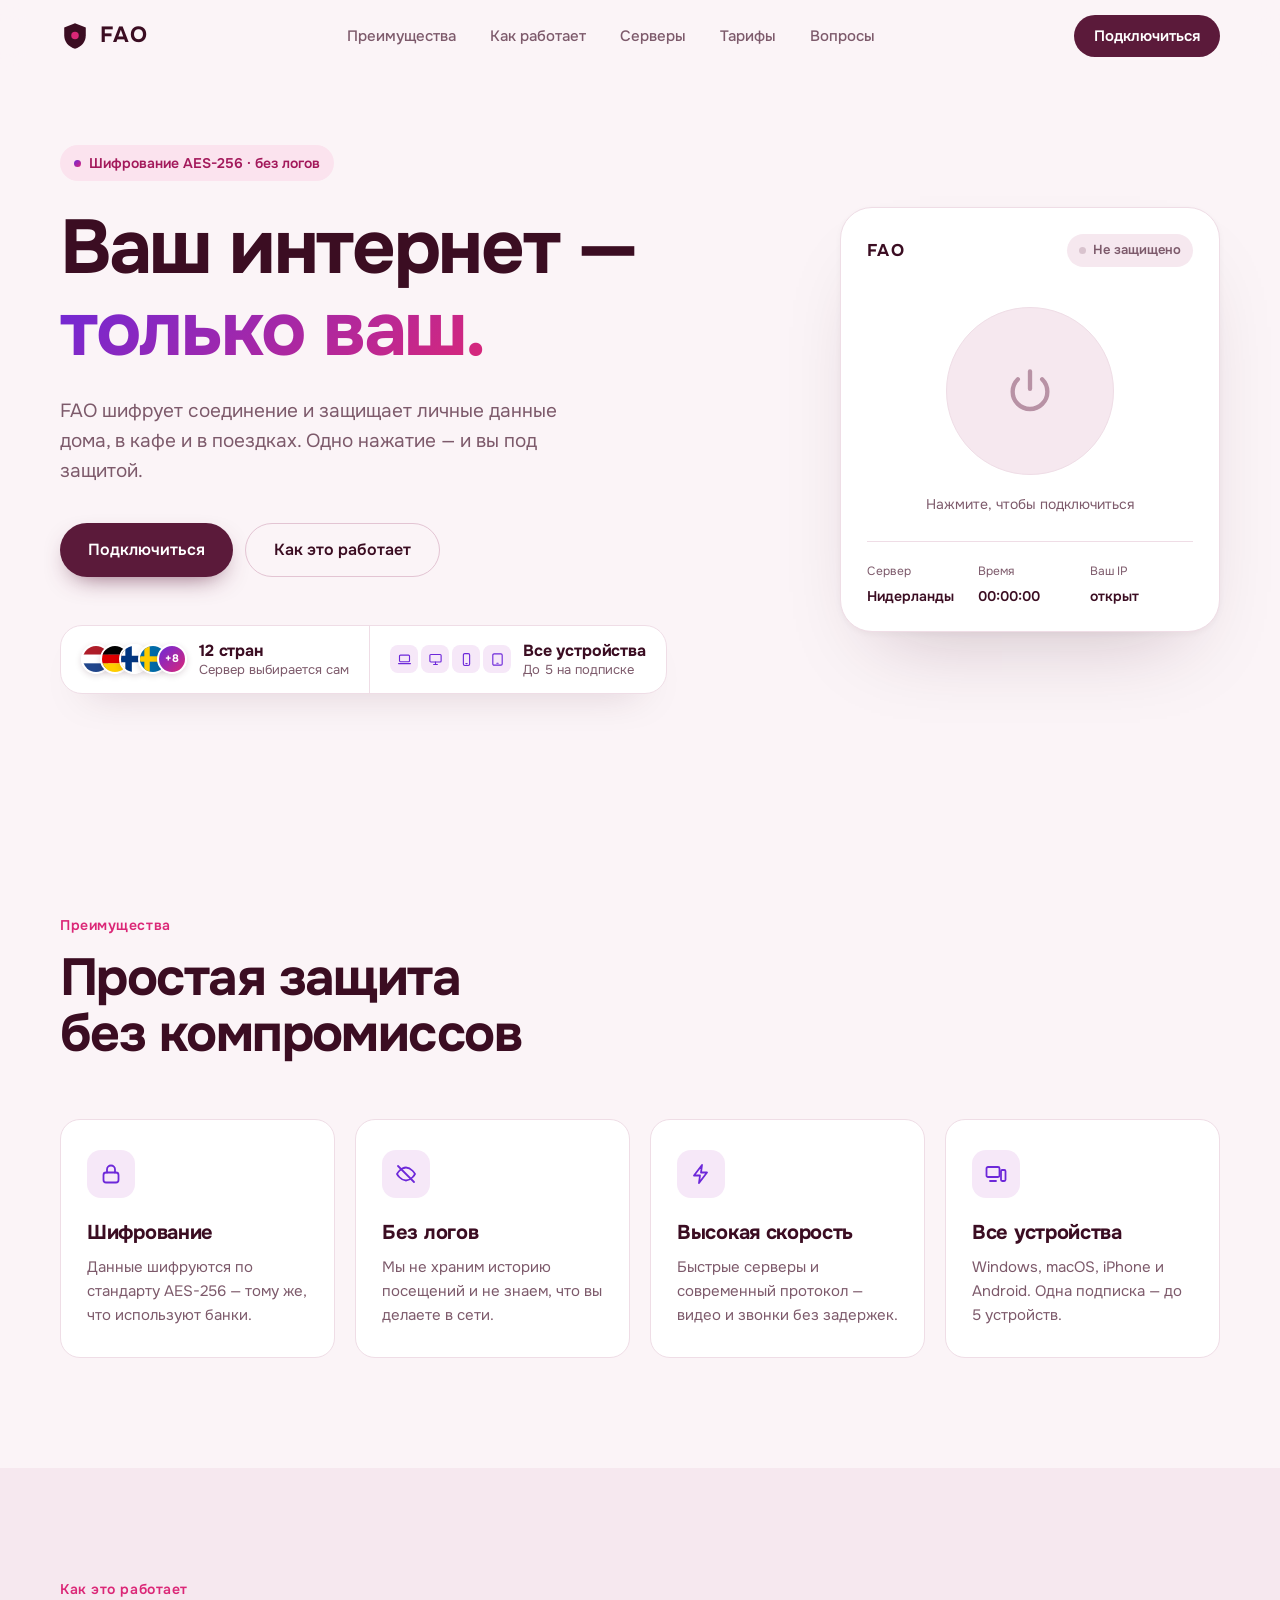
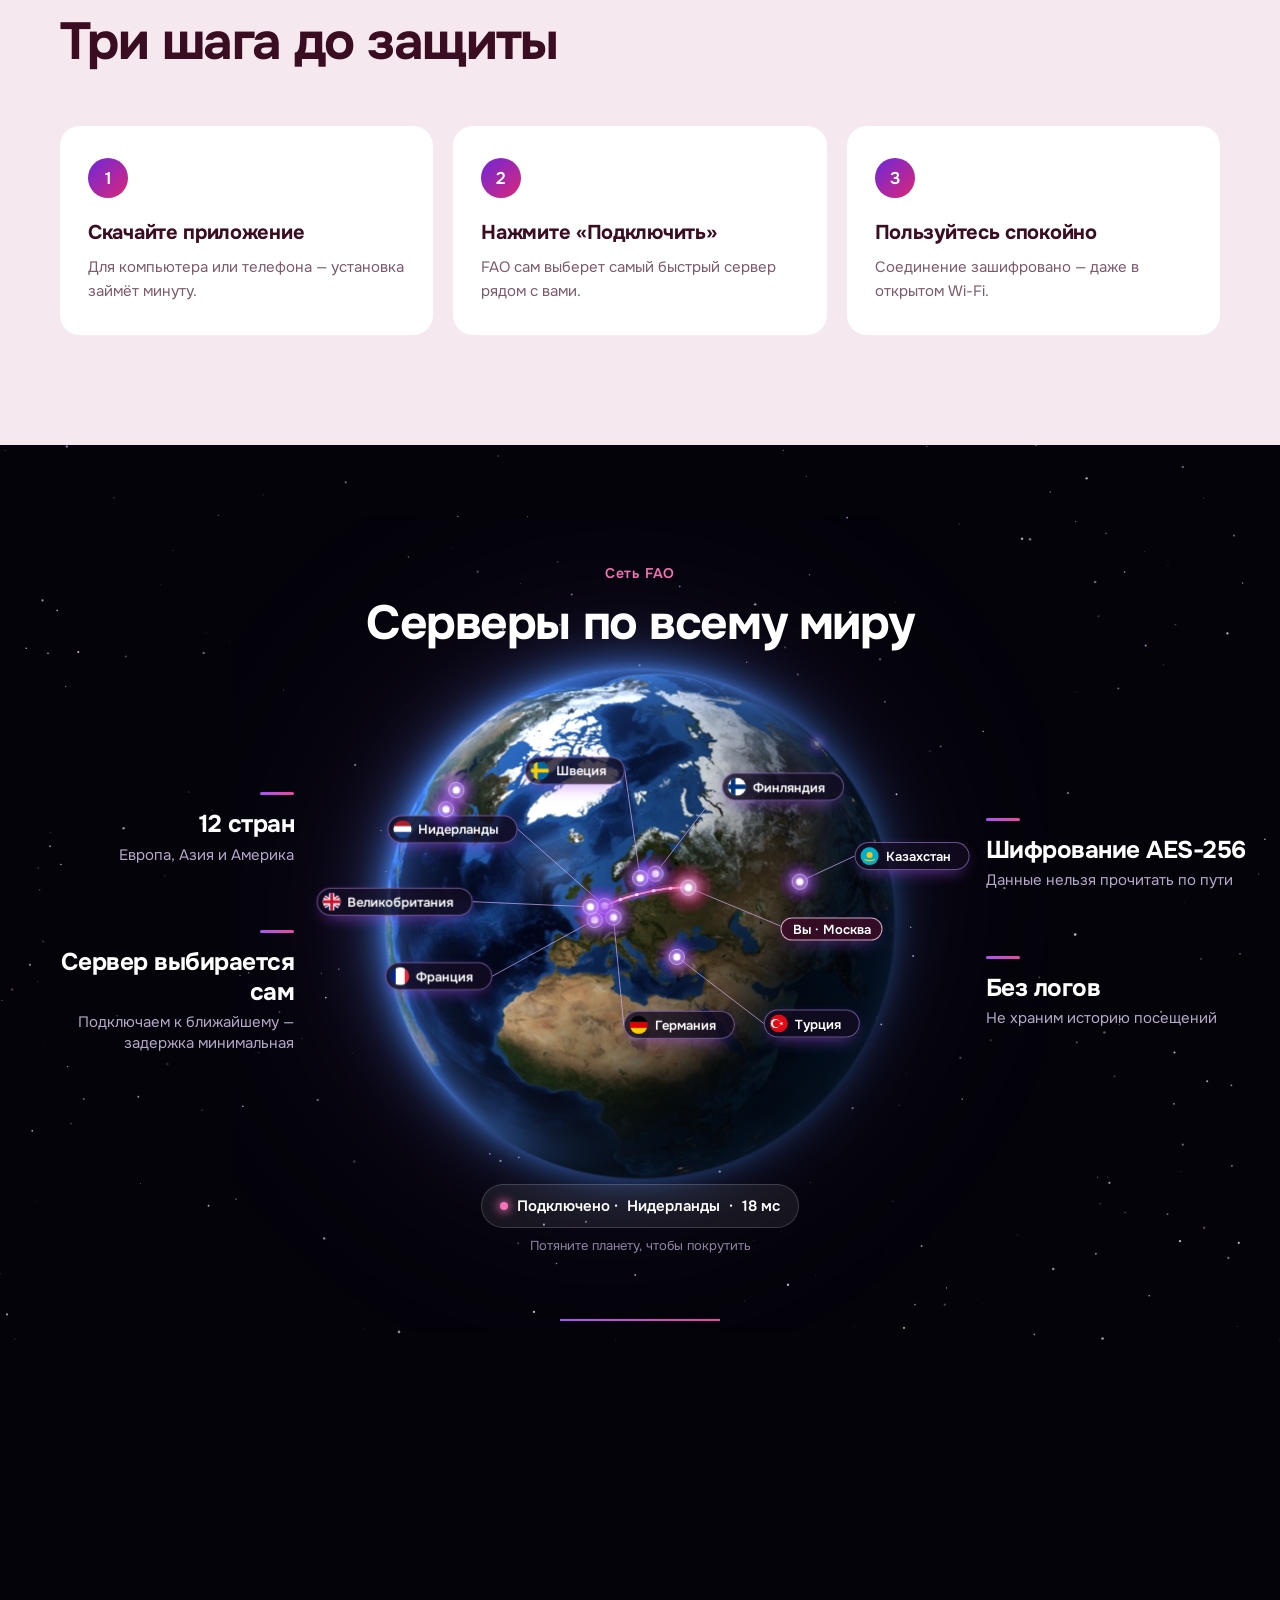
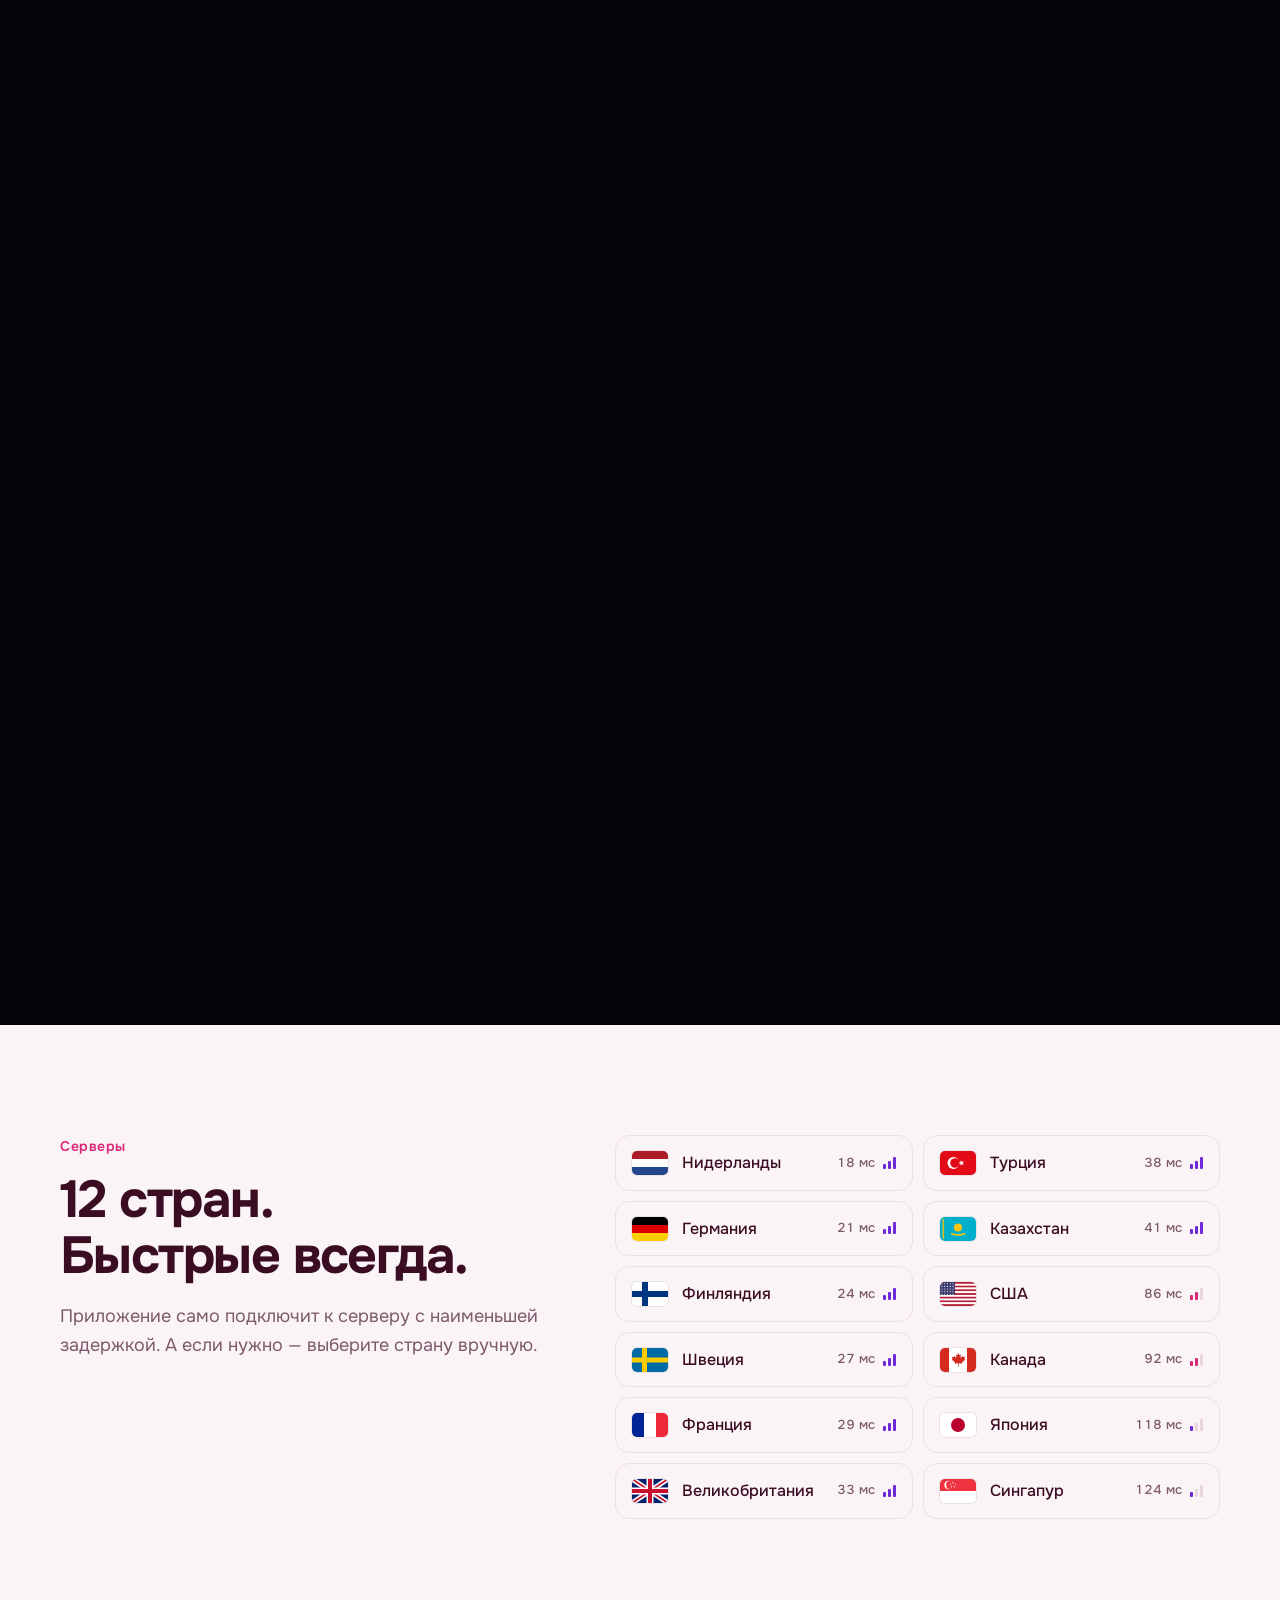
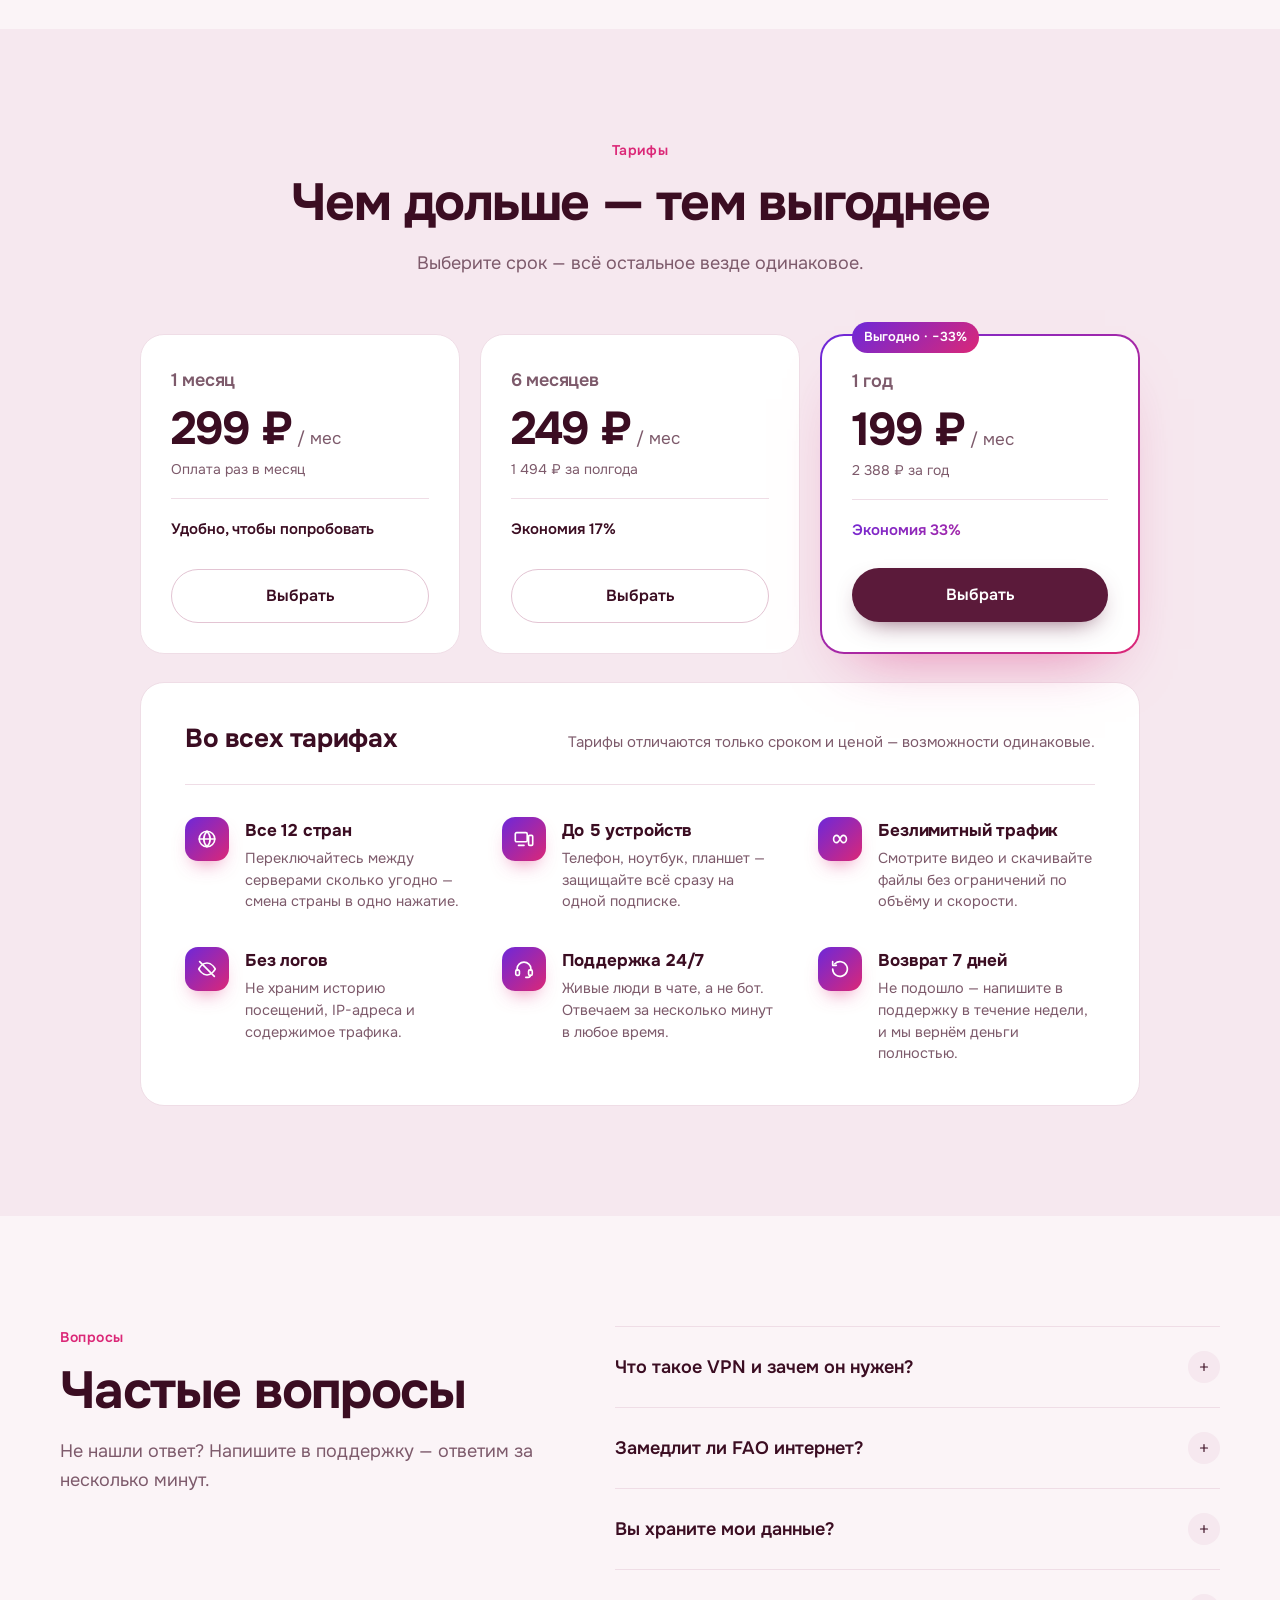
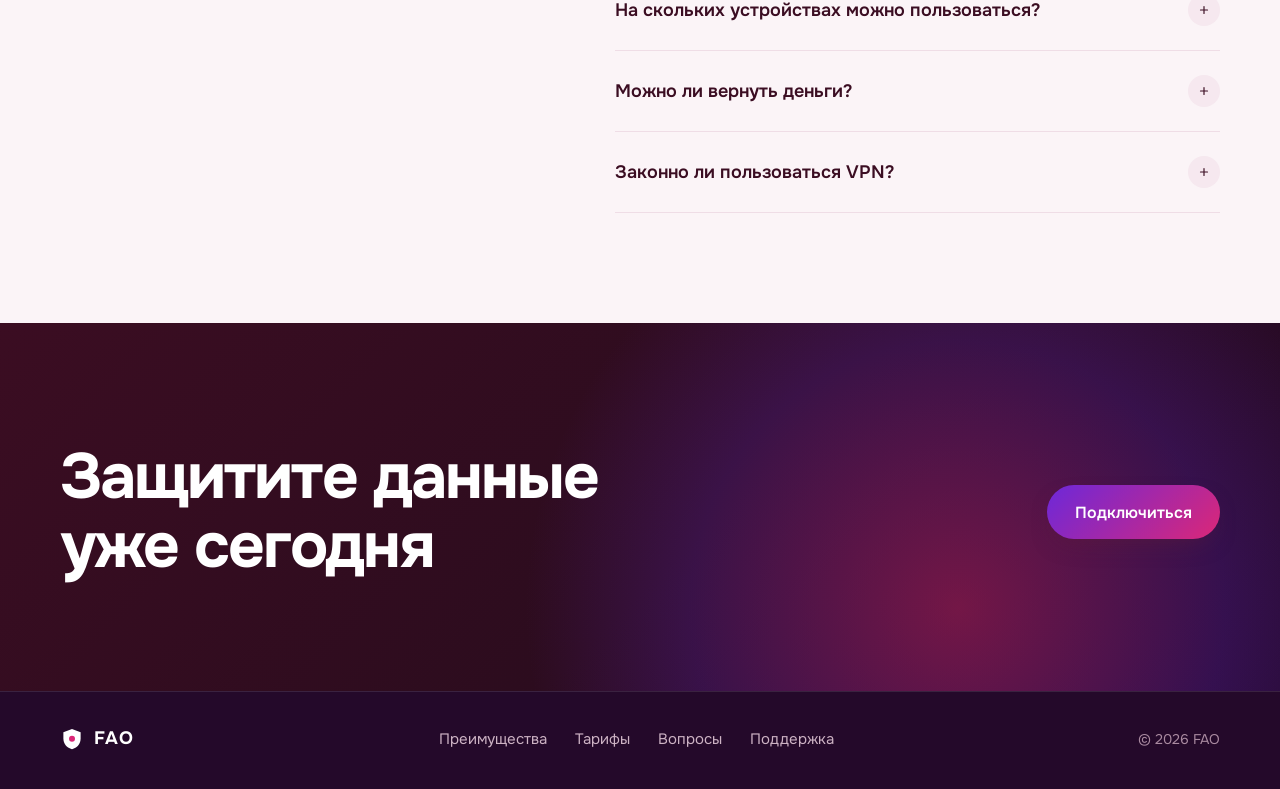
==== commit 0c97756c: "FAO: низ сайта — сплошная винная область на всю ширину Co-Authored-By: Claude Opus 5.5 <noreply@anth" ====
--- a/fao/index.html
+++ b/fao/index.html
@@ -8,7 +8,7 @@
 <link rel="preconnect" href="https://fonts.googleapis.com">
 <link rel="preconnect" href="https://fonts.gstatic.com" crossorigin>
 <link href="https://fonts.googleapis.com/css2?family=Onest:wght@400;500;600;700&display=swap" rel="stylesheet">
-<link rel="stylesheet" href="style.css?v=202611151218">
+<link rel="stylesheet" href="style.css?v=202611151238">
 </head>
 <body>
 
@@ -325,7 +325,7 @@
   </div>
 </footer>
 
-<script src="script.js?v=202611151218"></script>
-<script src="globe.js?v=202611151218"></script>
+<script src="script.js?v=202611151238"></script>
+<script src="globe.js?v=202611151238"></script>
 </body>
 </html>
--- a/fao/style.css
+++ b/fao/style.css
@@ -722,3 +722,55 @@
 .feature:hover { border-color: transparent; box-shadow: 0 24px 50px -30px rgba(109,40,217,.55); }
 .feature:hover::before { opacity: 1; }
 .feature:hover .icon { transform: scale(1.06); box-shadow: 0 14px 26px -12px rgba(109,40,217,.9); }
+
+/* ===== Вопросы: плюсик становится фиолетовым с переливом при наведении ===== */
+.faq summary::after { transition: transform .3s, background-color .3s, box-shadow .3s; }
+.faq summary:hover::after, .faq summary:focus-visible::after {
+  background:
+    url("data:image/svg+xml,%3Csvg xmlns='http://www.w3.org/2000/svg' viewBox='0 0 24 24' fill='none' stroke='%23ffffff' stroke-width='2.2' stroke-linecap='round'%3E%3Cpath d='M12 6v12M6 12h12'/%3E%3C/svg%3E") center / 14px no-repeat,
+    var(--grad);
+  box-shadow: 0 8px 18px -8px rgba(109,40,217,.75);
+}
+.faq summary:hover { color: var(--accent-dark); }
+.faq summary { transition: color .2s; }
+
+/* ======================================================
+   НИЗ САЙТА: сплошная винная область на всю ширину
+   (призыв «Защитите данные» + подвал)
+   ====================================================== */
+.cta {
+  position: relative; overflow: hidden;
+  padding: 120px 0 110px;
+  background: linear-gradient(135deg, #3b0d22 0%, #2c0c1e 55%, #24092a 100%);
+  color: #fff;
+}
+/* свечение справа, как было в карточке, только крупнее */
+.cta::after {
+  content: ""; position: absolute; right: -10%; top: -45%;
+  width: min(900px, 80vw); aspect-ratio: 1; border-radius: 50%;
+  background: radial-gradient(circle, rgba(219,39,119,.42), rgba(109,40,217,.22) 42%, transparent 68%);
+  pointer-events: none;
+}
+.cta-inner {
+  background: none; border-radius: 0; padding: 0; overflow: visible;
+  position: relative; z-index: 1;
+}
+.cta-inner::after { display: none; }
+.cta h2 { font-size: clamp(36px, 5vw, 64px); }
+
+.footer {
+  position: relative;
+  background: #24092a;
+  border-top: 1px solid rgba(255,255,255,.1);
+  color: #fff;
+  padding: 32px 0 36px;
+}
+.footer .logo, .footer .logo-mark { color: #fff; }
+.footer-nav a { color: #cdb3c4; }
+.footer-nav a:hover { color: #fff; }
+.footer-copy { color: #a98aa0; }
+
+@media (max-width: 720px) {
+  .cta { padding: 80px 0 72px; }
+  .cta::after { width: 130vw; right: -55%; top: -30%; }
+}
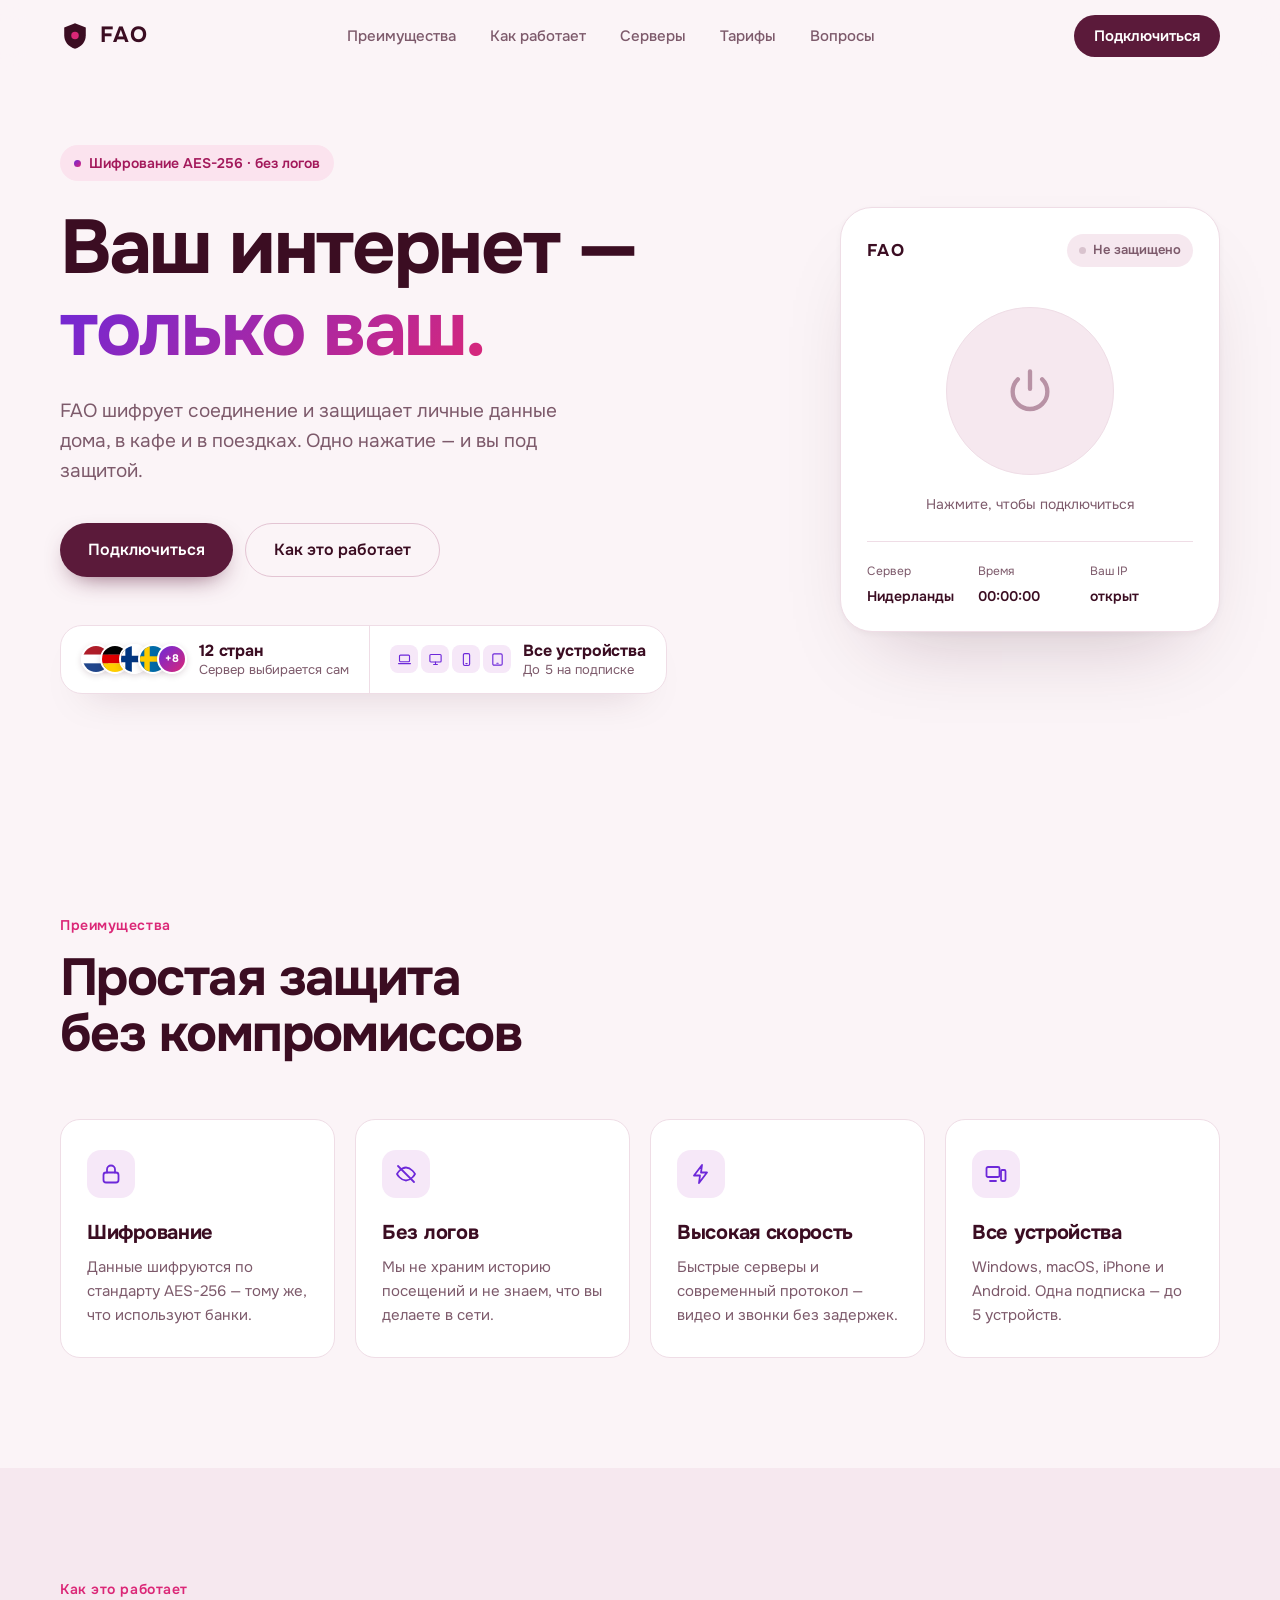
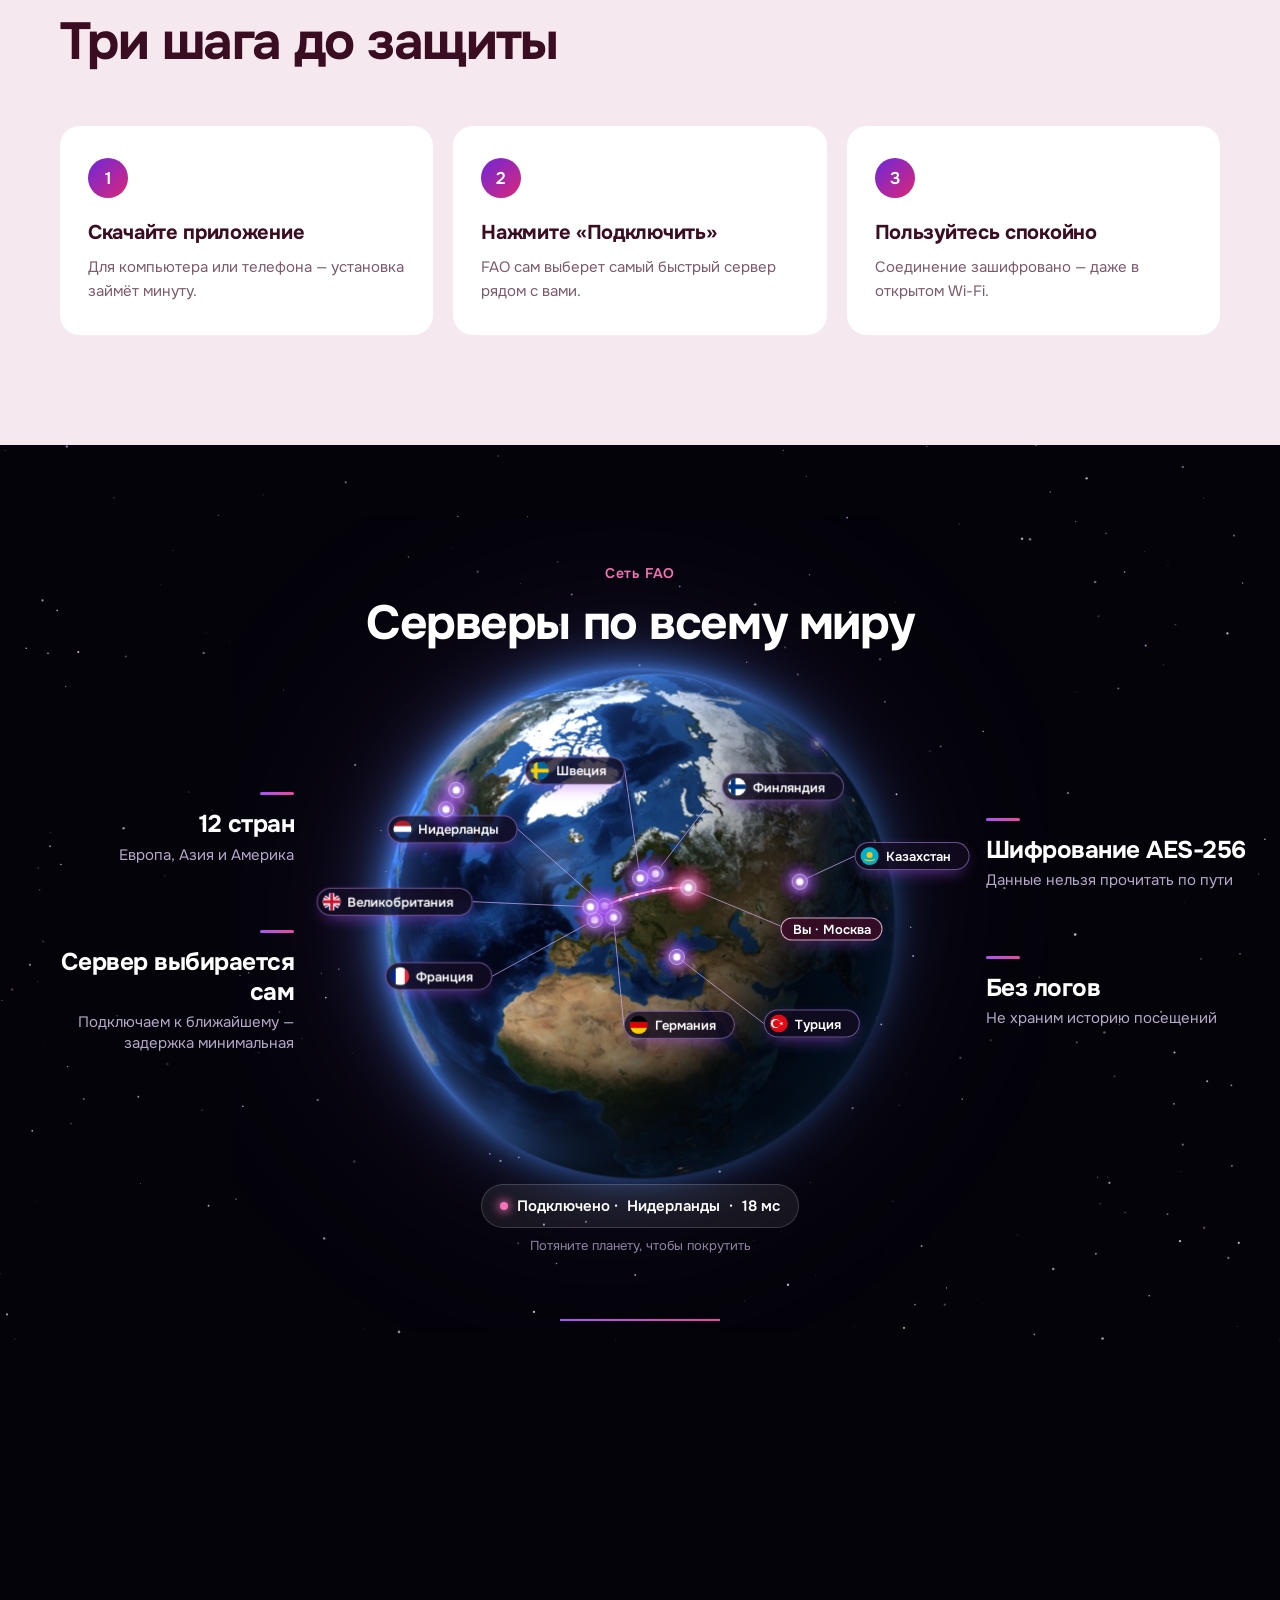
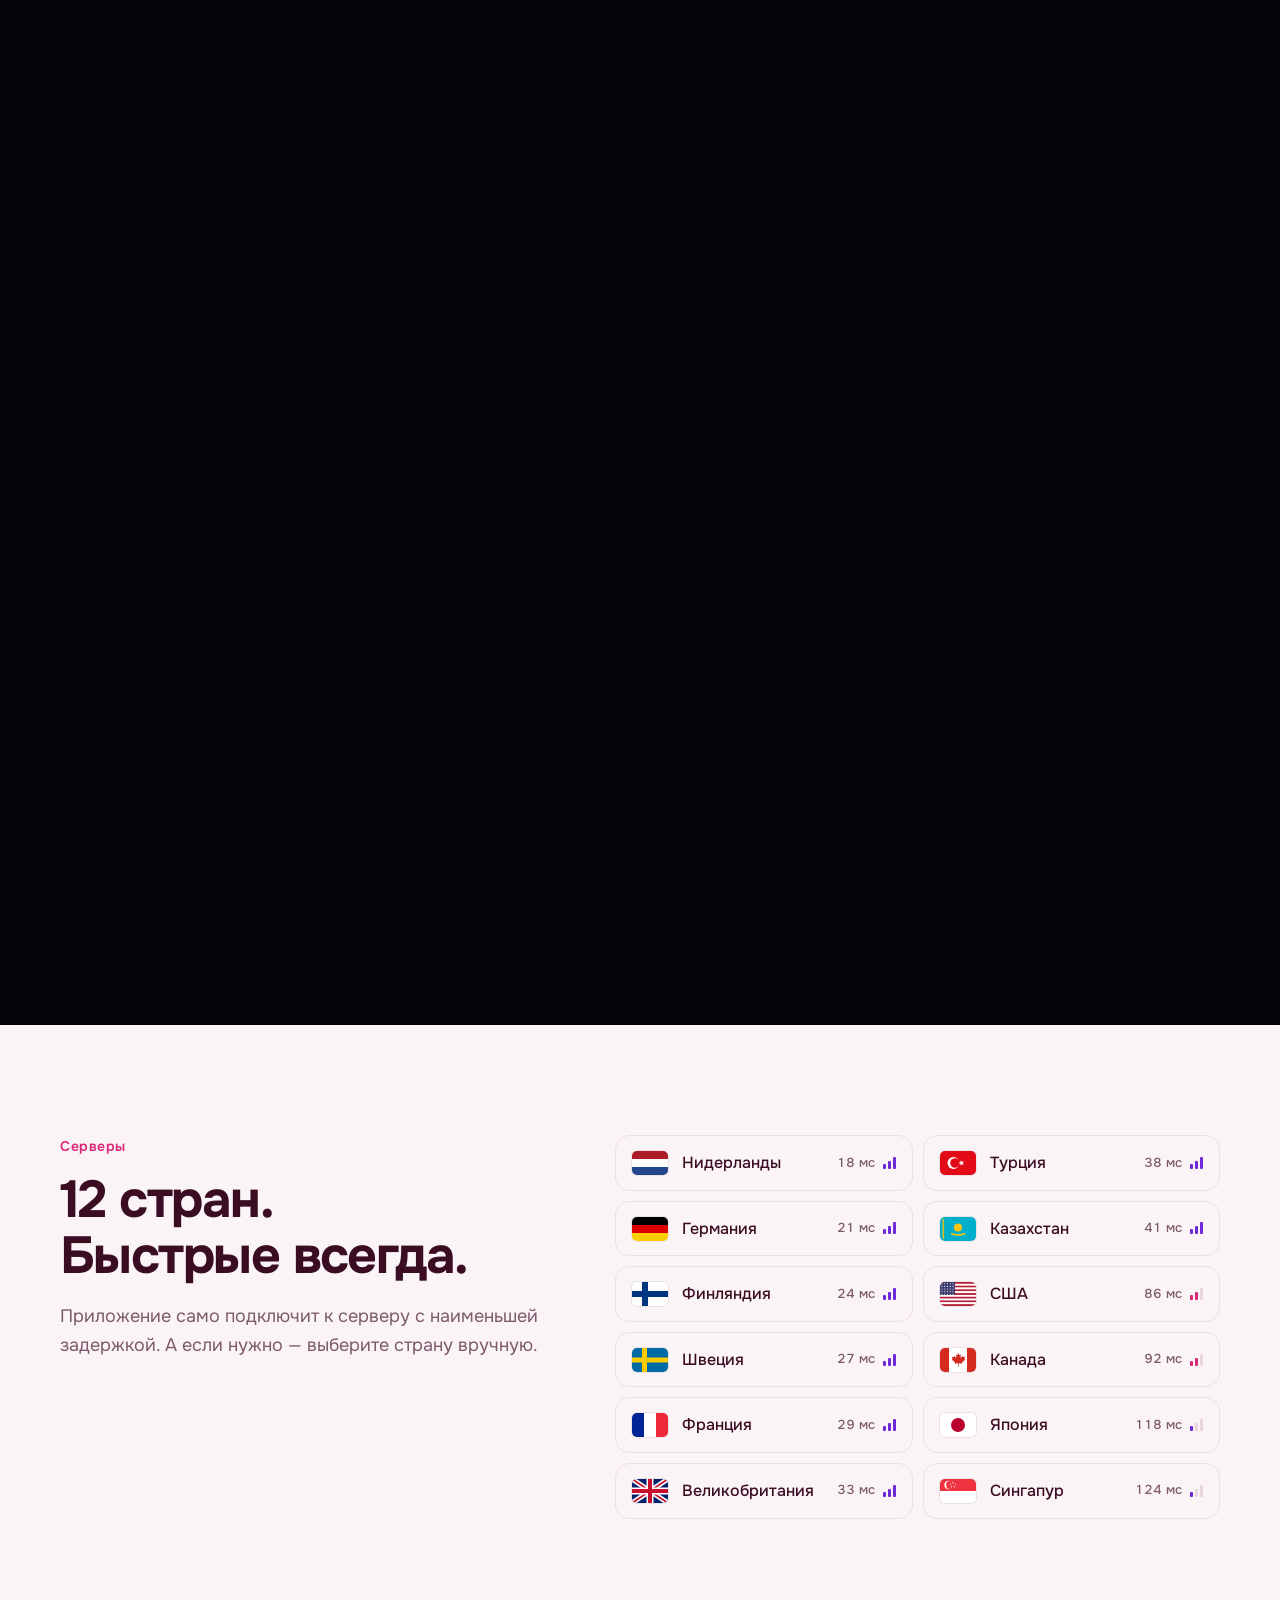
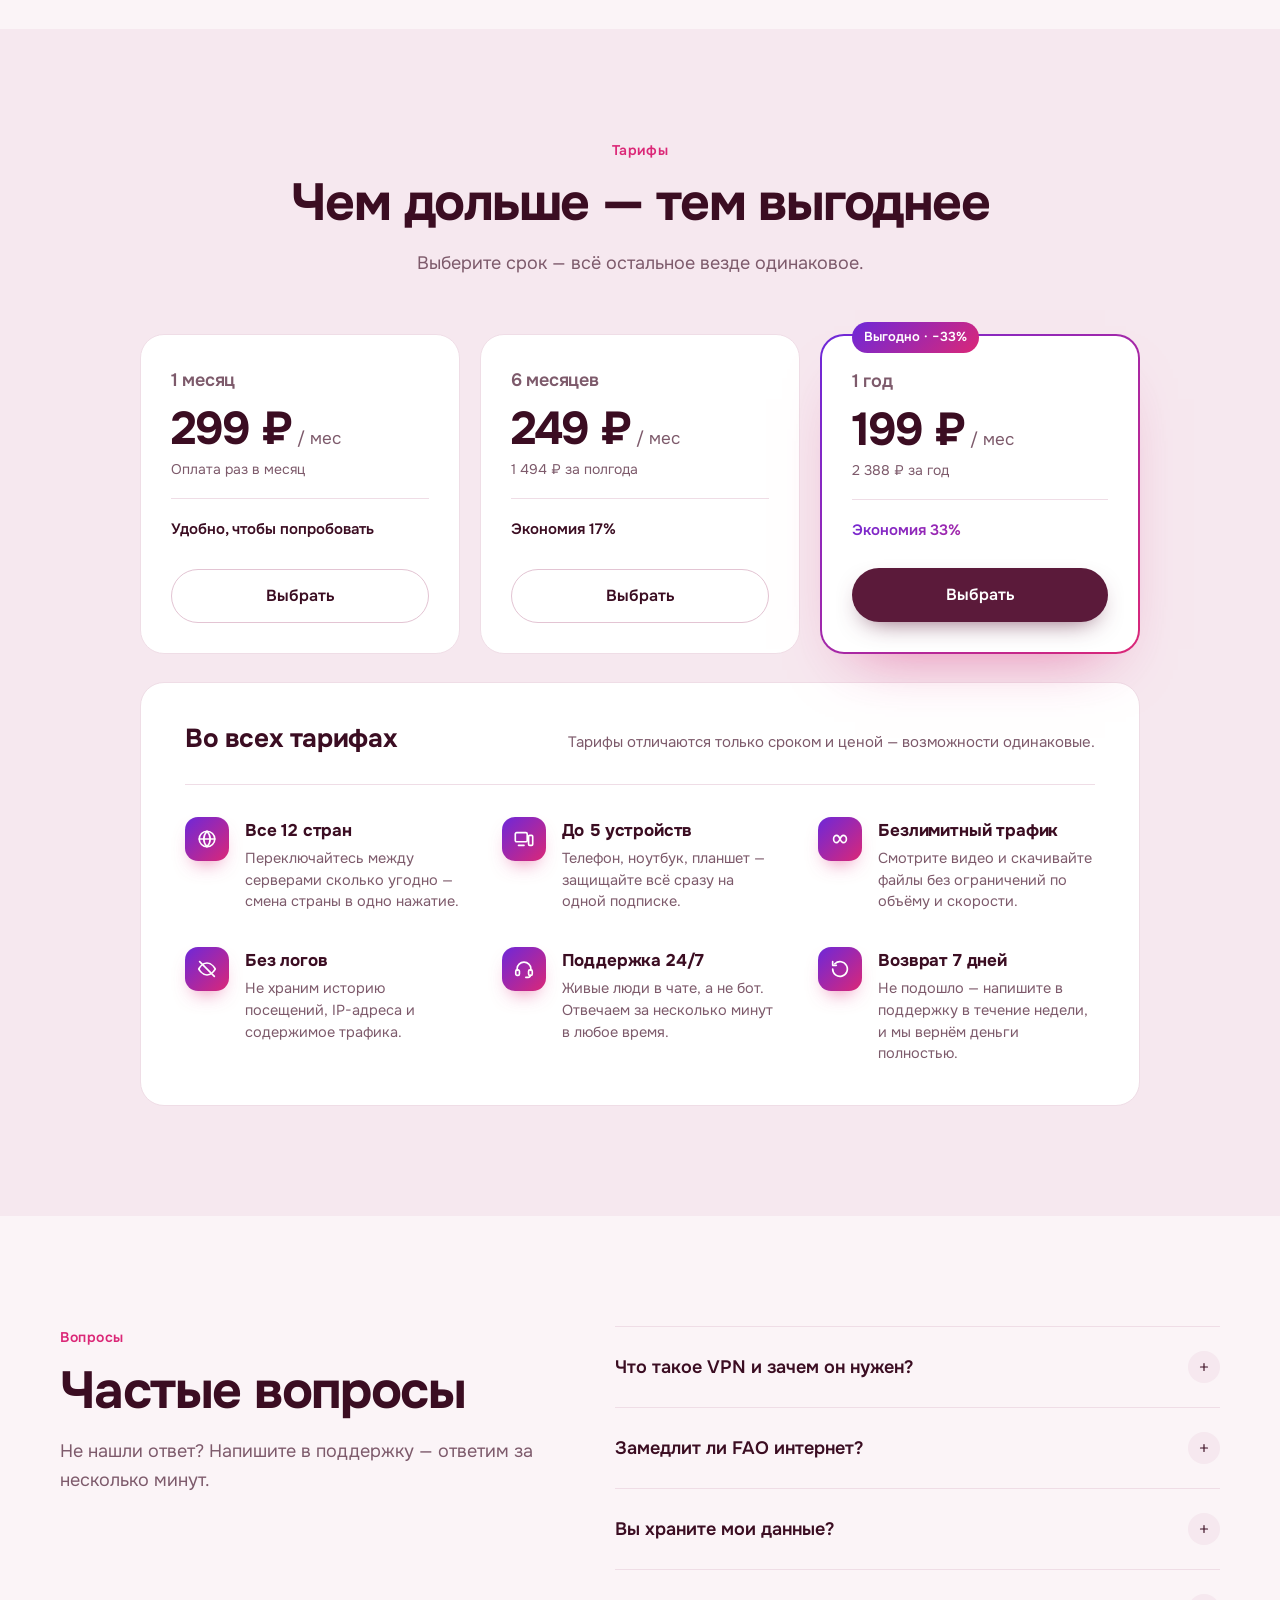
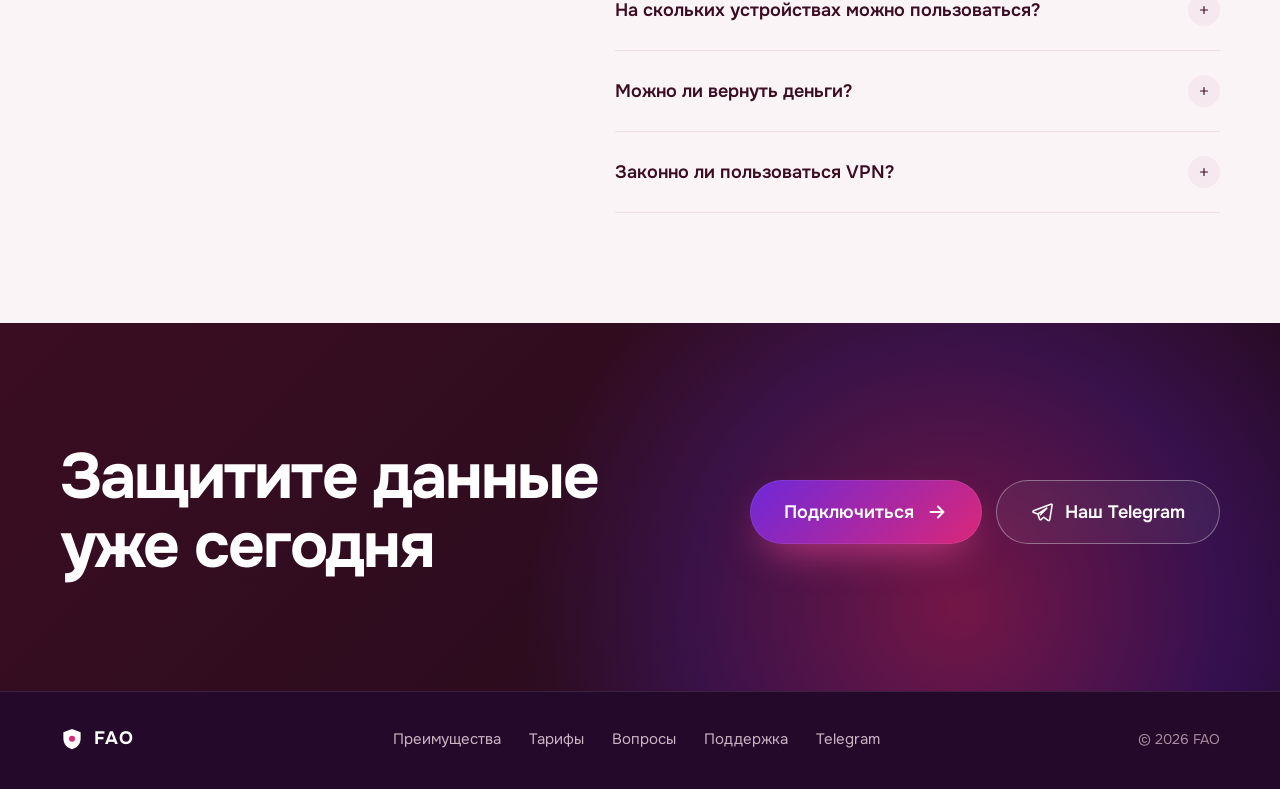
==== commit a48cddf4: "FAO: крупная кнопка «Подключиться» внизу и ссылки на Telegram Co-Authored-By: Claude Opus 5.5 <norep" ====
--- a/fao/index.html
+++ b/fao/index.html
@@ -8,7 +8,7 @@
 <link rel="preconnect" href="https://fonts.googleapis.com">
 <link rel="preconnect" href="https://fonts.gstatic.com" crossorigin>
 <link href="https://fonts.googleapis.com/css2?family=Onest:wght@400;500;600;700&display=swap" rel="stylesheet">
-<link rel="stylesheet" href="style.css?v=202611151238">
+<link rel="stylesheet" href="style.css?v=202611151244">
 </head>
 <body>
 
@@ -299,7 +299,17 @@
 <section class="cta">
   <div class="container cta-inner reveal">
     <h2>Защитите данные<br>уже сегодня</h2>
-    <a href="#pricing" class="btn btn-accent">Подключиться</a>
+    <div class="cta-actions">
+      <a href="#pricing" class="btn btn-accent btn-xl">
+        Подключиться
+        <svg class="btn-arrow" viewBox="0 0 24 24" aria-hidden="true"><path d="M5 12h14M13 6l6 6-6 6"/></svg>
+      </a>
+      <!-- TELEGRAM: заменить https://t.me/ на адрес канала клиента -->
+      <a href="https://t.me/" class="btn btn-tg btn-xl" target="_blank" rel="noopener">
+        <svg class="tg-plane" viewBox="0 0 24 24" aria-hidden="true"><path d="M21.5 3.5 2.8 10.7c-.9.4-.9 1.6.1 1.9l4.6 1.5 1.8 5.6c.3.8 1.3 1 1.9.4l2.6-2.4 4.7 3.5c.7.5 1.7.1 1.9-.7L23 4.7c.2-.9-.7-1.6-1.5-1.2z"/><path d="m7.6 14.1 9.6-6.3-6.9 7.2"/></svg>
+        Наш Telegram
+      </a>
+    </div>
   </div>
 </section>
 
@@ -320,12 +330,13 @@
       <a href="#pricing">Тарифы</a>
       <a href="#faq">Вопросы</a>
       <a href="mailto:support@fao.example">Поддержка</a>
+      <a href="https://t.me/" target="_blank" rel="noopener">Telegram</a>
     </nav>
     <p class="footer-copy">© 2026 FAO</p>
   </div>
 </footer>
 
-<script src="script.js?v=202611151238"></script>
-<script src="globe.js?v=202611151238"></script>
+<script src="script.js?v=202611151244"></script>
+<script src="globe.js?v=202611151244"></script>
 </body>
 </html>
--- a/fao/style.css
+++ b/fao/style.css
@@ -774,3 +774,26 @@
   .cta { padding: 80px 0 72px; }
   .cta::after { width: 130vw; right: -55%; top: -30%; }
 }
+
+/* ===== Низ сайта: крупная кнопка и кнопка Telegram ===== */
+.cta-actions { display: flex; flex-wrap: wrap; gap: 14px; align-items: center; }
+.btn-xl { height: 64px; padding: 0 34px; font-size: 18px; gap: 12px; }
+.cta .btn-accent.btn-xl {
+  background: var(--grad);
+  box-shadow: 0 18px 40px -16px rgba(236,72,153,.85), 0 0 0 1px rgba(255,255,255,.08) inset;
+}
+.cta .btn-accent.btn-xl:hover { filter: brightness(1.08); transform: translateY(-2px); box-shadow: 0 24px 48px -16px rgba(236,72,153,.95); }
+.btn-arrow { width: 22px; height: 22px; fill: none; stroke: currentColor; stroke-width: 2.2; stroke-linecap: round; stroke-linejoin: round; transition: transform .3s cubic-bezier(.3,1.4,.5,1); }
+.btn-xl:hover .btn-arrow { transform: translateX(5px); }
+.btn-tg {
+  color: #fff; background: rgba(255,255,255,.06);
+  border: 1.5px solid rgba(255,255,255,.35);
+  backdrop-filter: blur(6px);
+}
+.btn-tg:hover { background: rgba(255,255,255,.14); border-color: #fff; }
+.tg-plane { width: 22px; height: 22px; fill: none; stroke: currentColor; stroke-width: 1.7; stroke-linejoin: round; stroke-linecap: round; transition: transform .35s cubic-bezier(.3,1.4,.5,1); }
+.btn-tg:hover .tg-plane { transform: translate(3px, -3px) rotate(-8deg); }
+@media (max-width: 720px) {
+  .cta-actions { width: 100%; flex-direction: column; align-items: stretch; }
+  .cta .btn-xl { width: 100%; height: 58px; font-size: 17px; }
+}
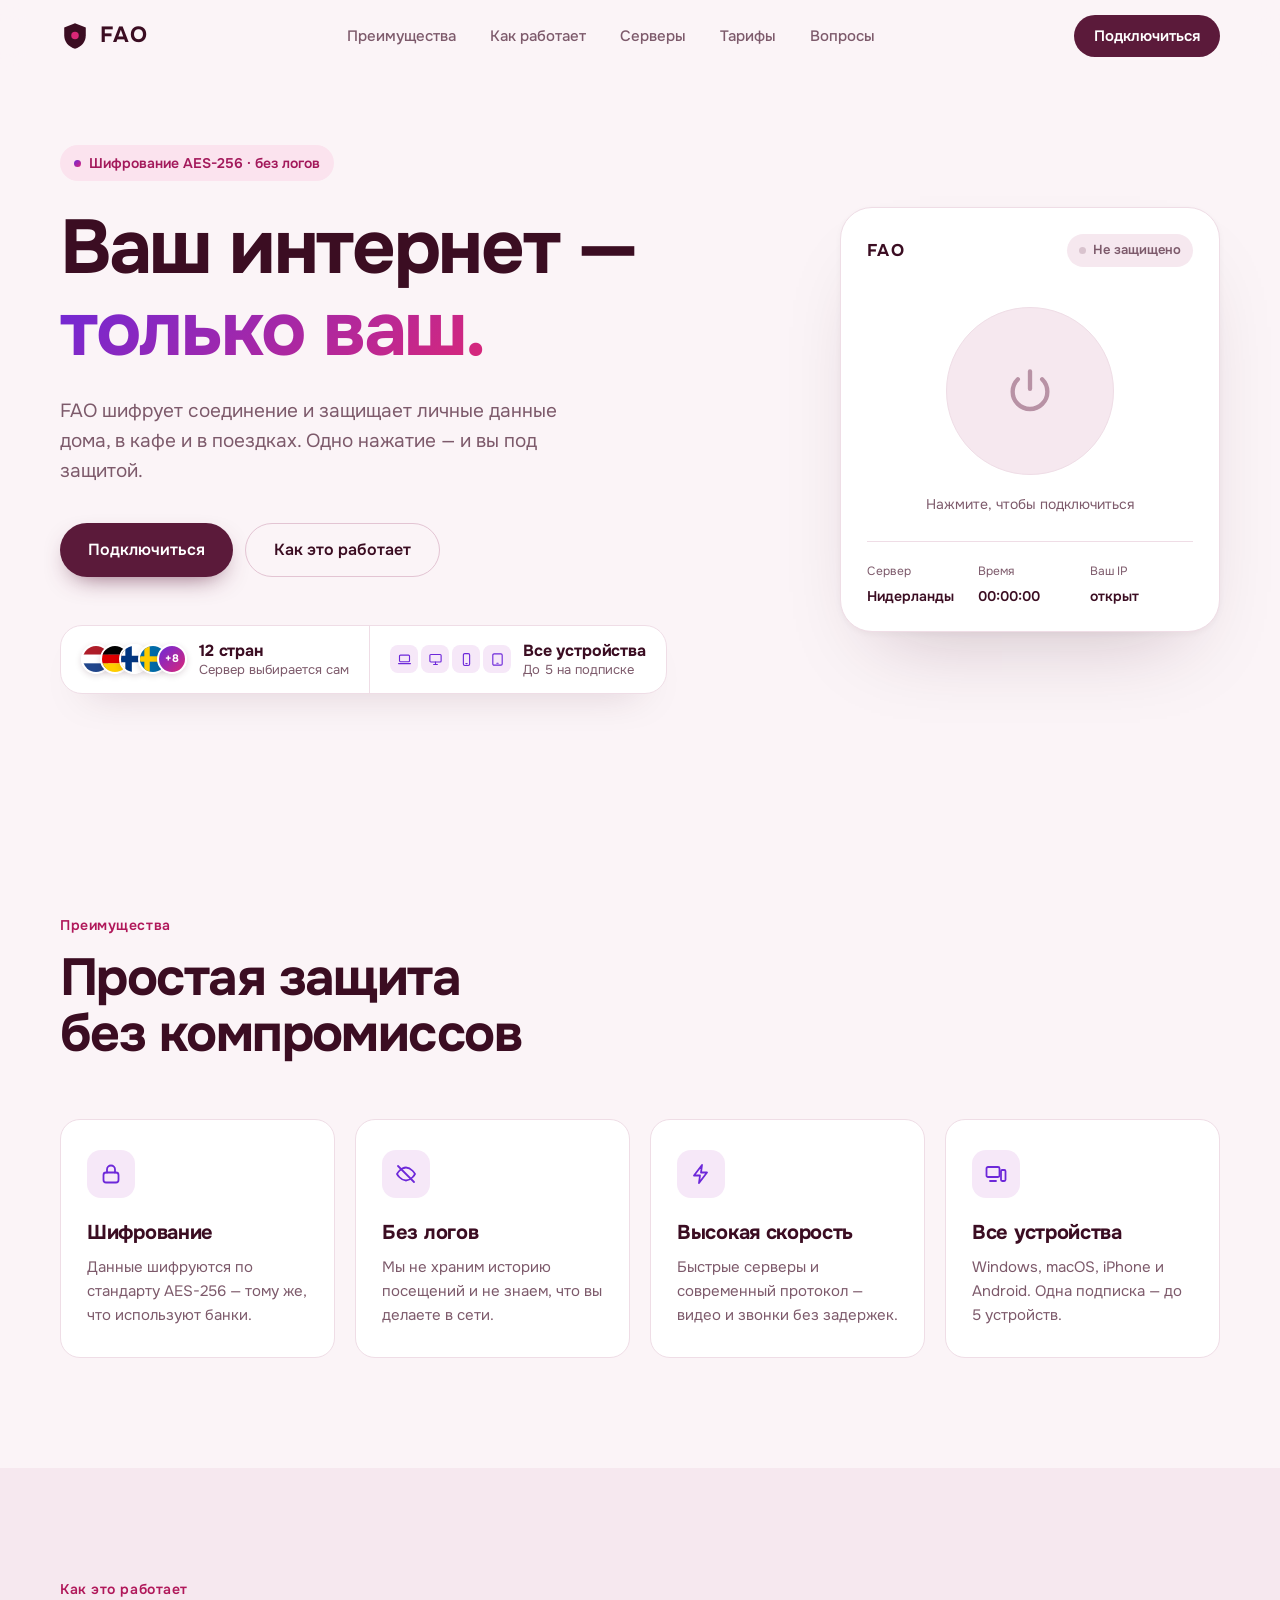
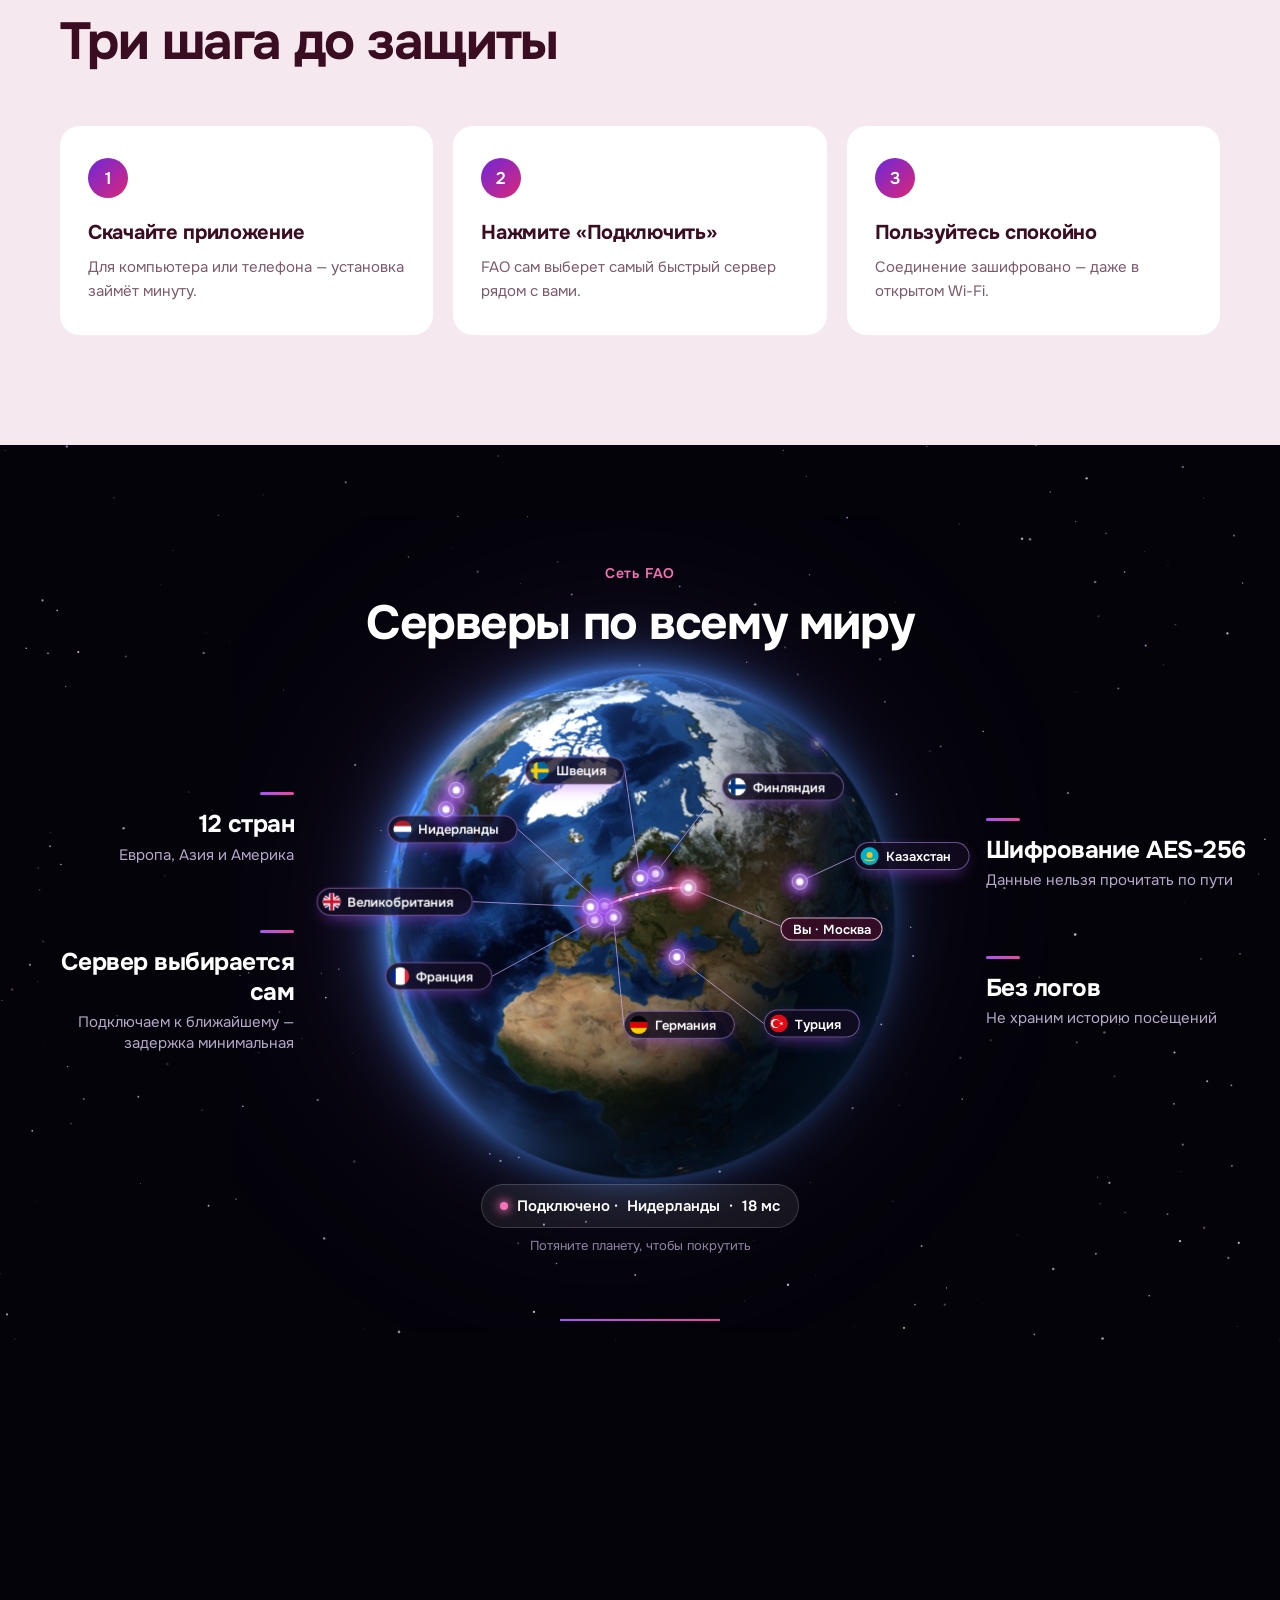
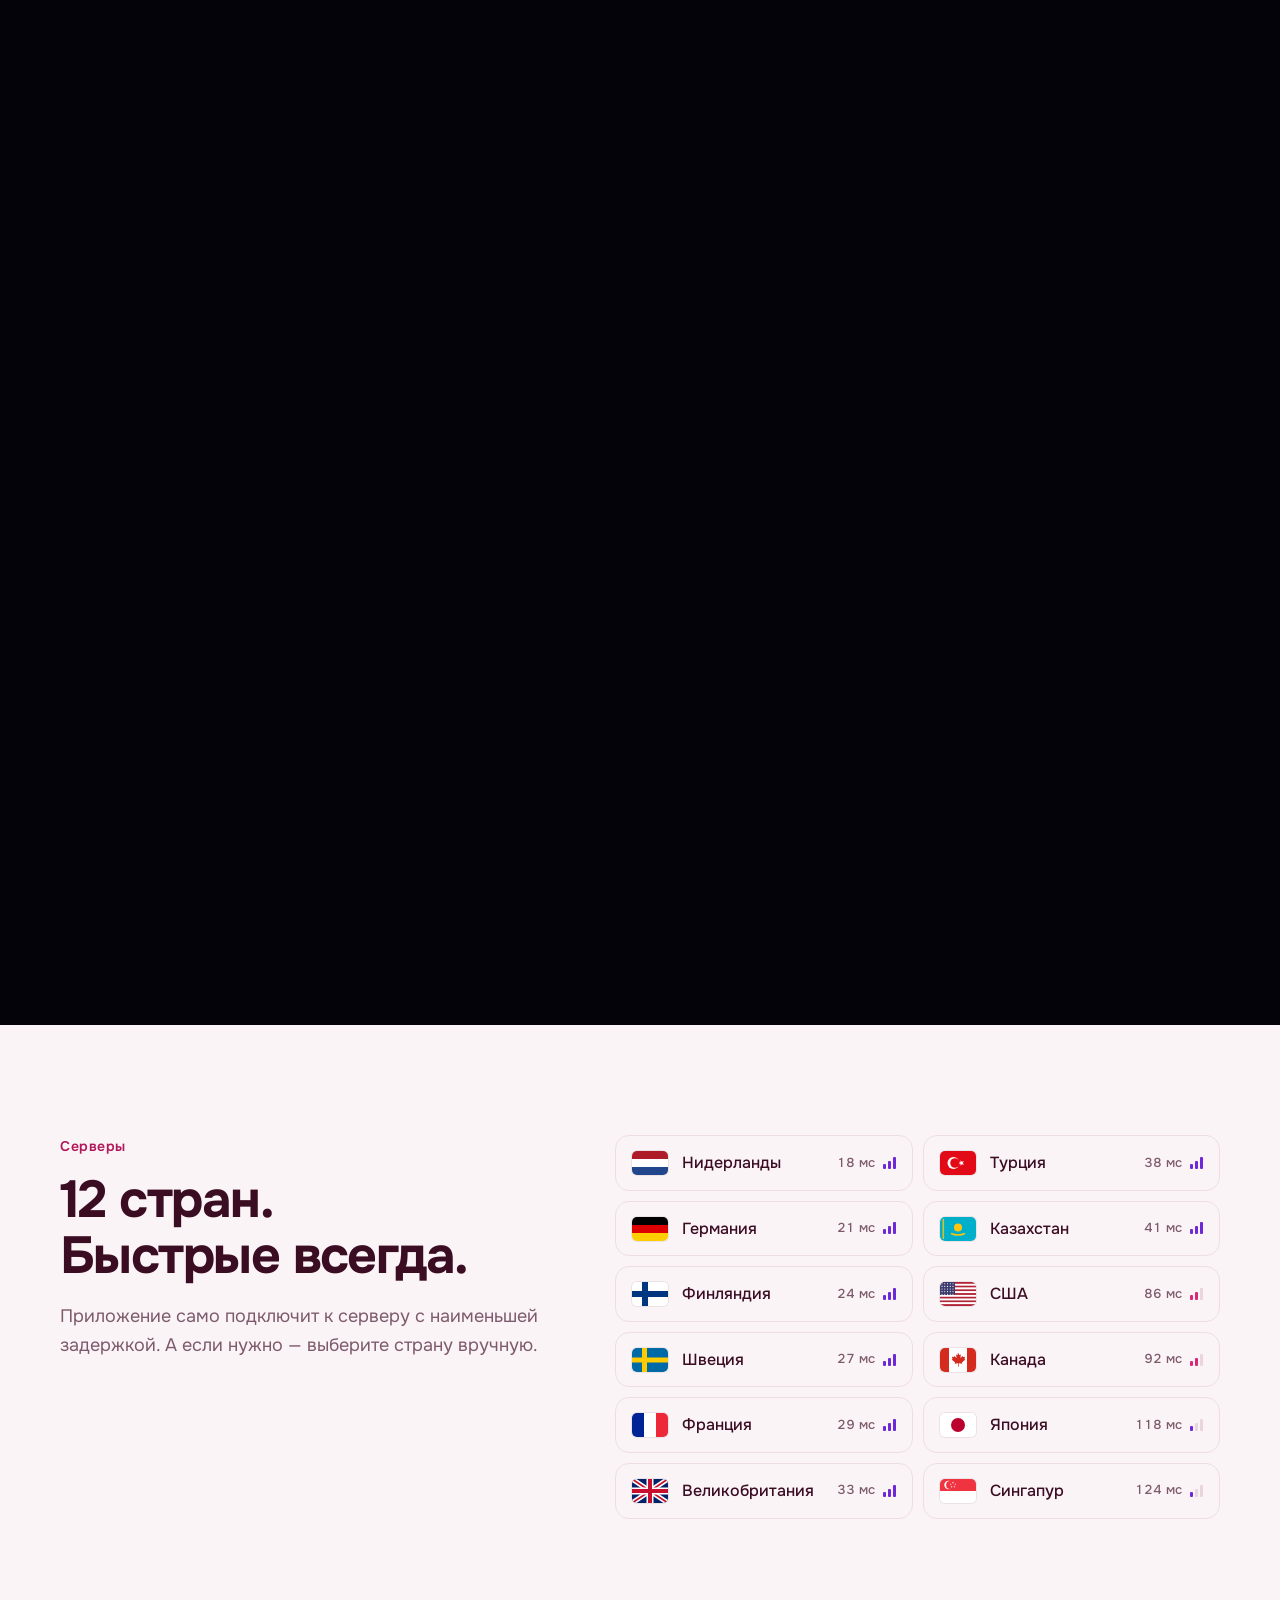
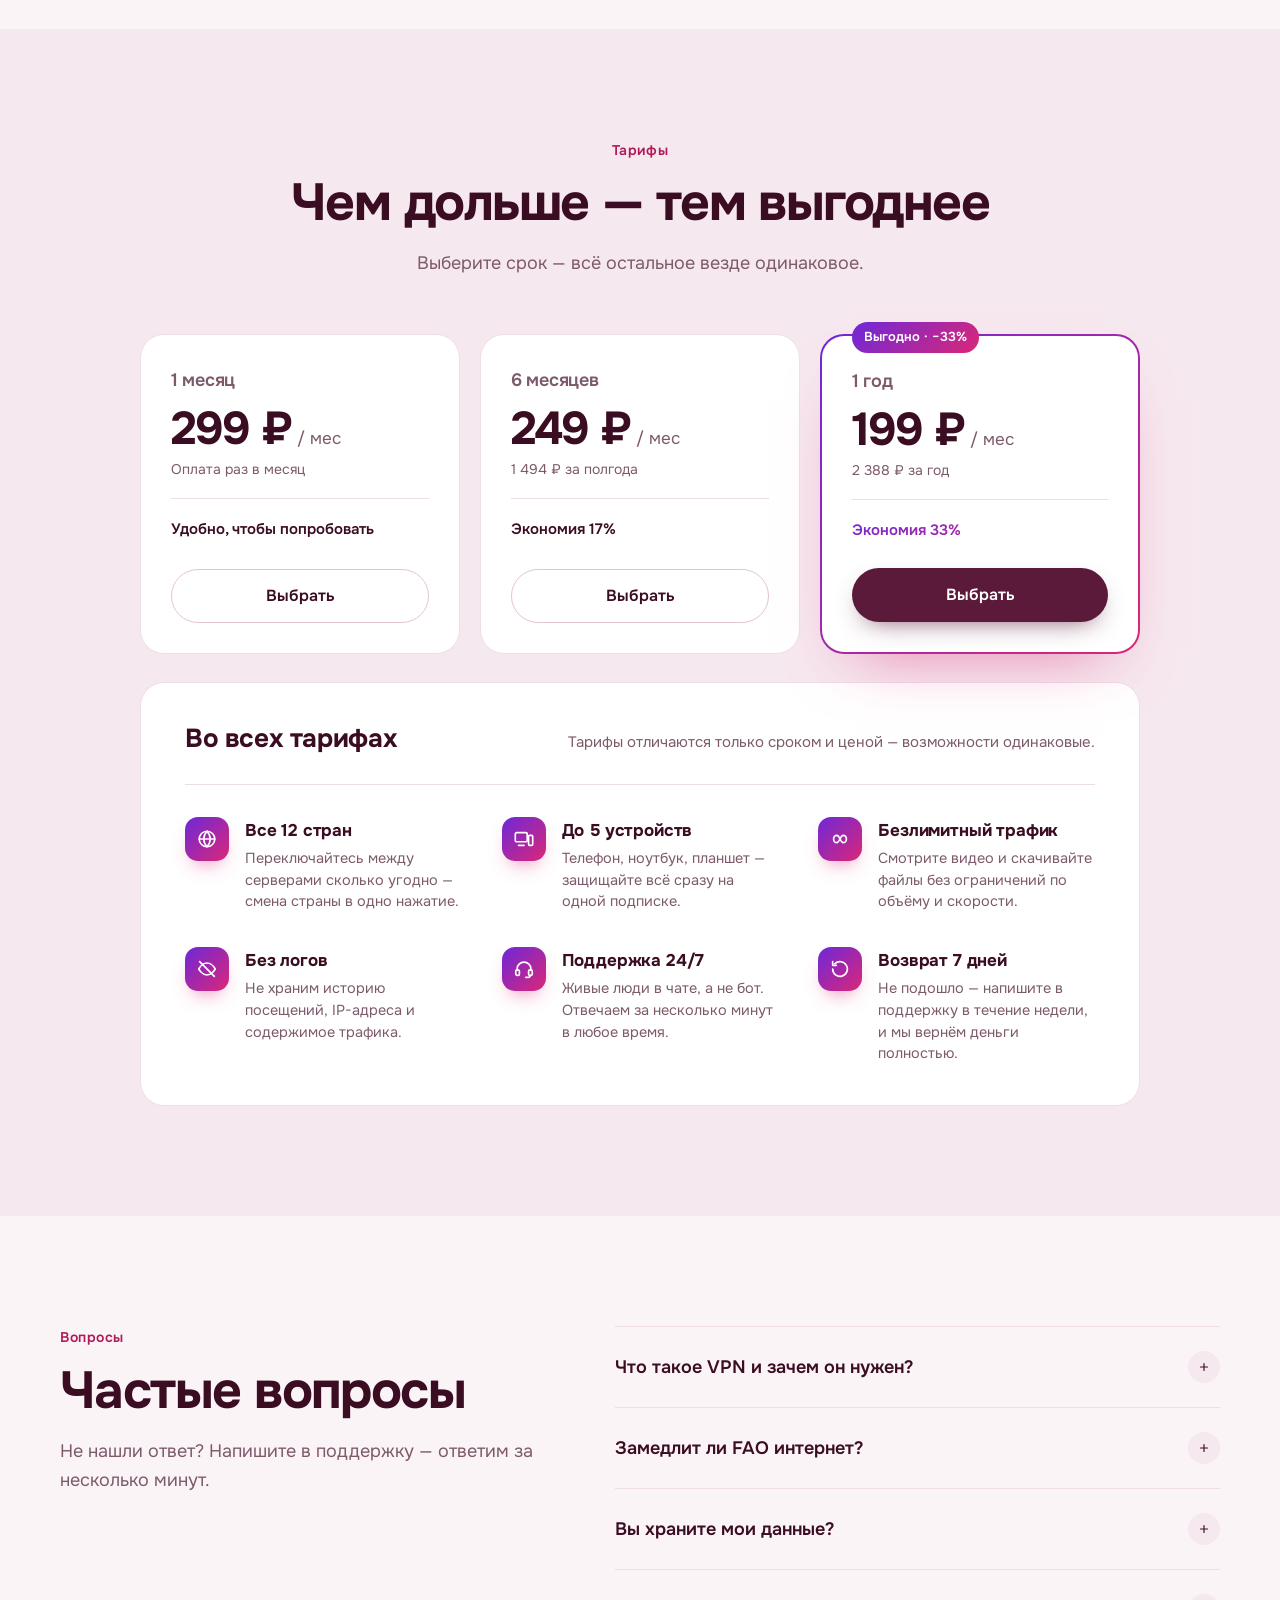
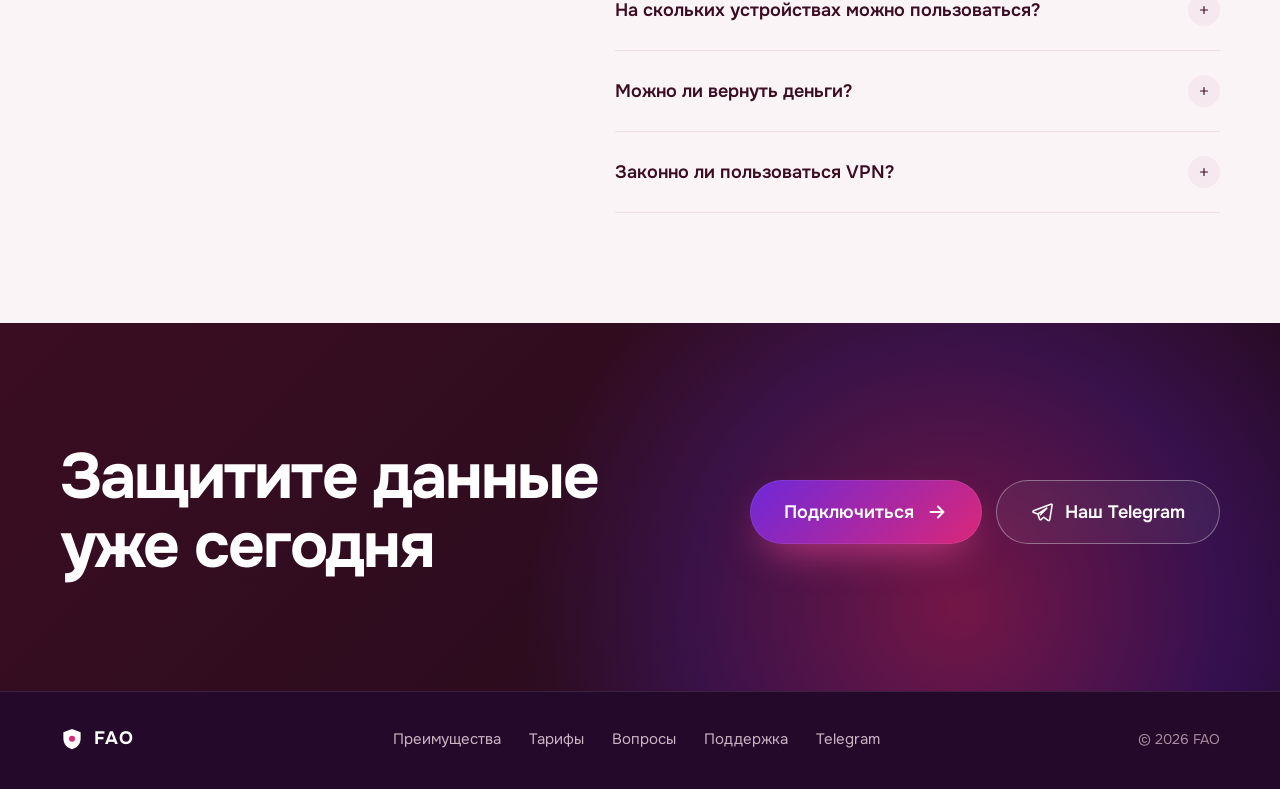
==== commit 7263a89d: "FAO: итоги полной проверки - картинки Земли грузятся после загрузки страницы и готовятся по частям -" ====
--- a/fao/index.html
+++ b/fao/index.html
@@ -5,10 +5,17 @@
 <meta name="viewport" content="width=device-width, initial-scale=1">
 <title>FAO — защита данных в один клик</title>
 <meta name="description" content="FAO шифрует соединение и защищает ваши данные — дома, в кафе и в поездках. Без логов, на всех устройствах.">
+<meta name="theme-color" content="#fbf4f7">
+<meta property="og:type" content="website">
+<meta property="og:title" content="FAO — защита данных в один клик">
+<meta property="og:description" content="Шифрование соединения, без логов, 12 стран. Защитите данные дома, в кафе и в поездках.">
+<meta property="og:locale" content="ru_RU">
+<meta name="twitter:card" content="summary">
+<link rel="icon" type="image/svg+xml" href="data:image/svg+xml,%3Csvg xmlns='http://www.w3.org/2000/svg' viewBox='0 0 32 32'%3E%3Cdefs%3E%3ClinearGradient id='g' x1='0' y1='0' x2='1' y2='1'%3E%3Cstop offset='0' stop-color='%236d28d9'/%3E%3Cstop offset='1' stop-color='%23db2777'/%3E%3C/linearGradient%3E%3C/defs%3E%3Cpath d='M16 2.5 4.5 7v8.2c0 7.3 4.9 12.6 11.5 14.3 6.6-1.7 11.5-7 11.5-14.3V7L16 2.5z' fill='%233b0d22'/%3E%3Ccircle cx='16' cy='15.5' r='4.5' fill='url(%23g)'/%3E%3C/svg%3E">
 <link rel="preconnect" href="https://fonts.googleapis.com">
 <link rel="preconnect" href="https://fonts.gstatic.com" crossorigin>
 <link href="https://fonts.googleapis.com/css2?family=Onest:wght@400;500;600;700&display=swap" rel="stylesheet">
-<link rel="stylesheet" href="style.css?v=202611151244">
+<link rel="stylesheet" href="style.css?v=202611151257">
 </head>
 <body>
 
@@ -70,7 +77,7 @@
     <div class="app" data-state="off">
       <div class="app-top">
         <span class="app-logo">FAO</span>
-        <span class="app-status"><i></i><span class="app-status-text">Не защищено</span></span>
+        <span class="app-status" role="status" aria-live="polite"><i></i><span class="app-status-text">Не защищено</span></span>
       </div>
       <button class="power" aria-pressed="false" aria-label="Подключить защиту">
         <span class="power-ring"></span>
@@ -336,7 +343,7 @@
   </div>
 </footer>
 
-<script src="script.js?v=202611151244"></script>
-<script src="globe.js?v=202611151244"></script>
+<script src="script.js?v=202611151257"></script>
+<script src="globe.js?v=202611151257"></script>
 </body>
 </html>
--- a/fao/style.css
+++ b/fao/style.css
@@ -797,3 +797,7 @@
   .cta-actions { width: 100%; flex-direction: column; align-items: stretch; }
   .cta .btn-xl { width: 100%; height: 58px; font-size: 17px; }
 }
+
+/* ===== Доступность: надписи над заголовками читаются лучше (контраст 4,5+) ===== */
+.eyebrow { color: #b0185a; }
+.globe-head .eyebrow { color: #f472b6; }   /* на чёрном блоке — светлый розовый, как было */
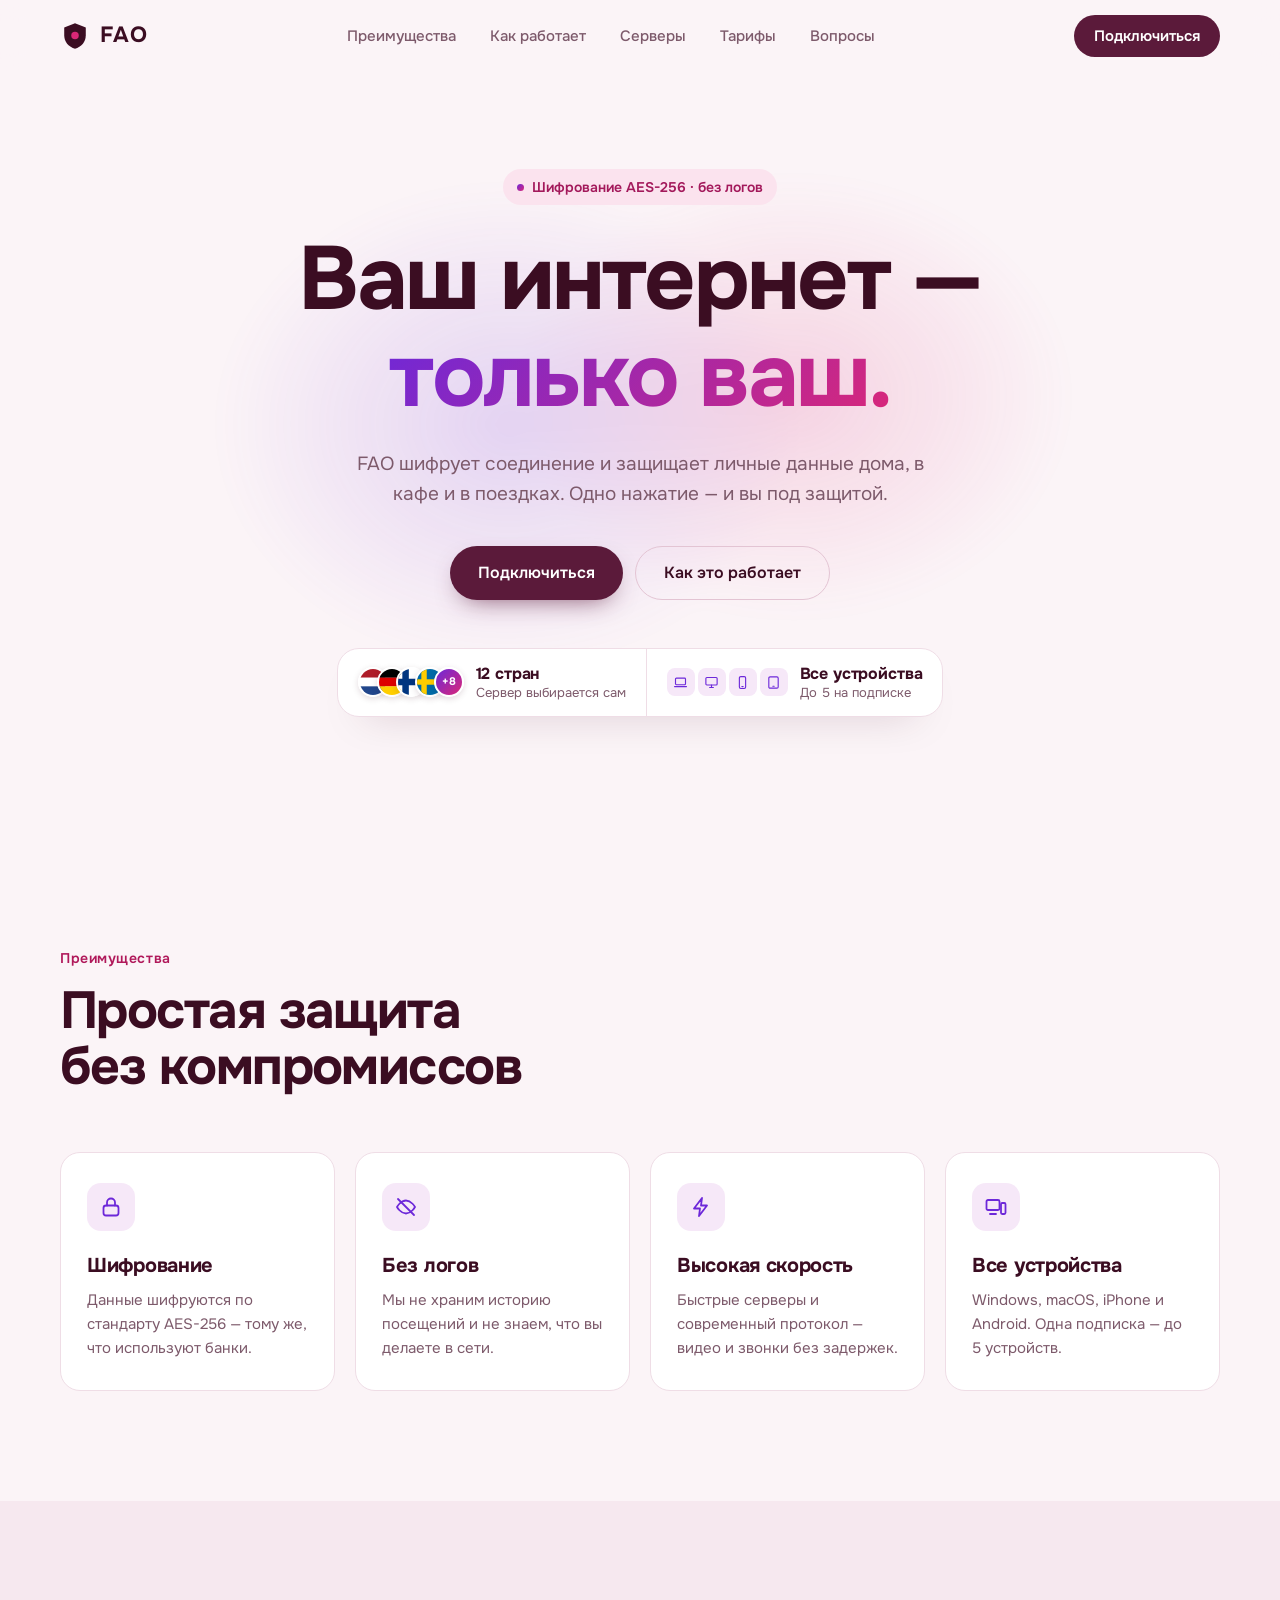
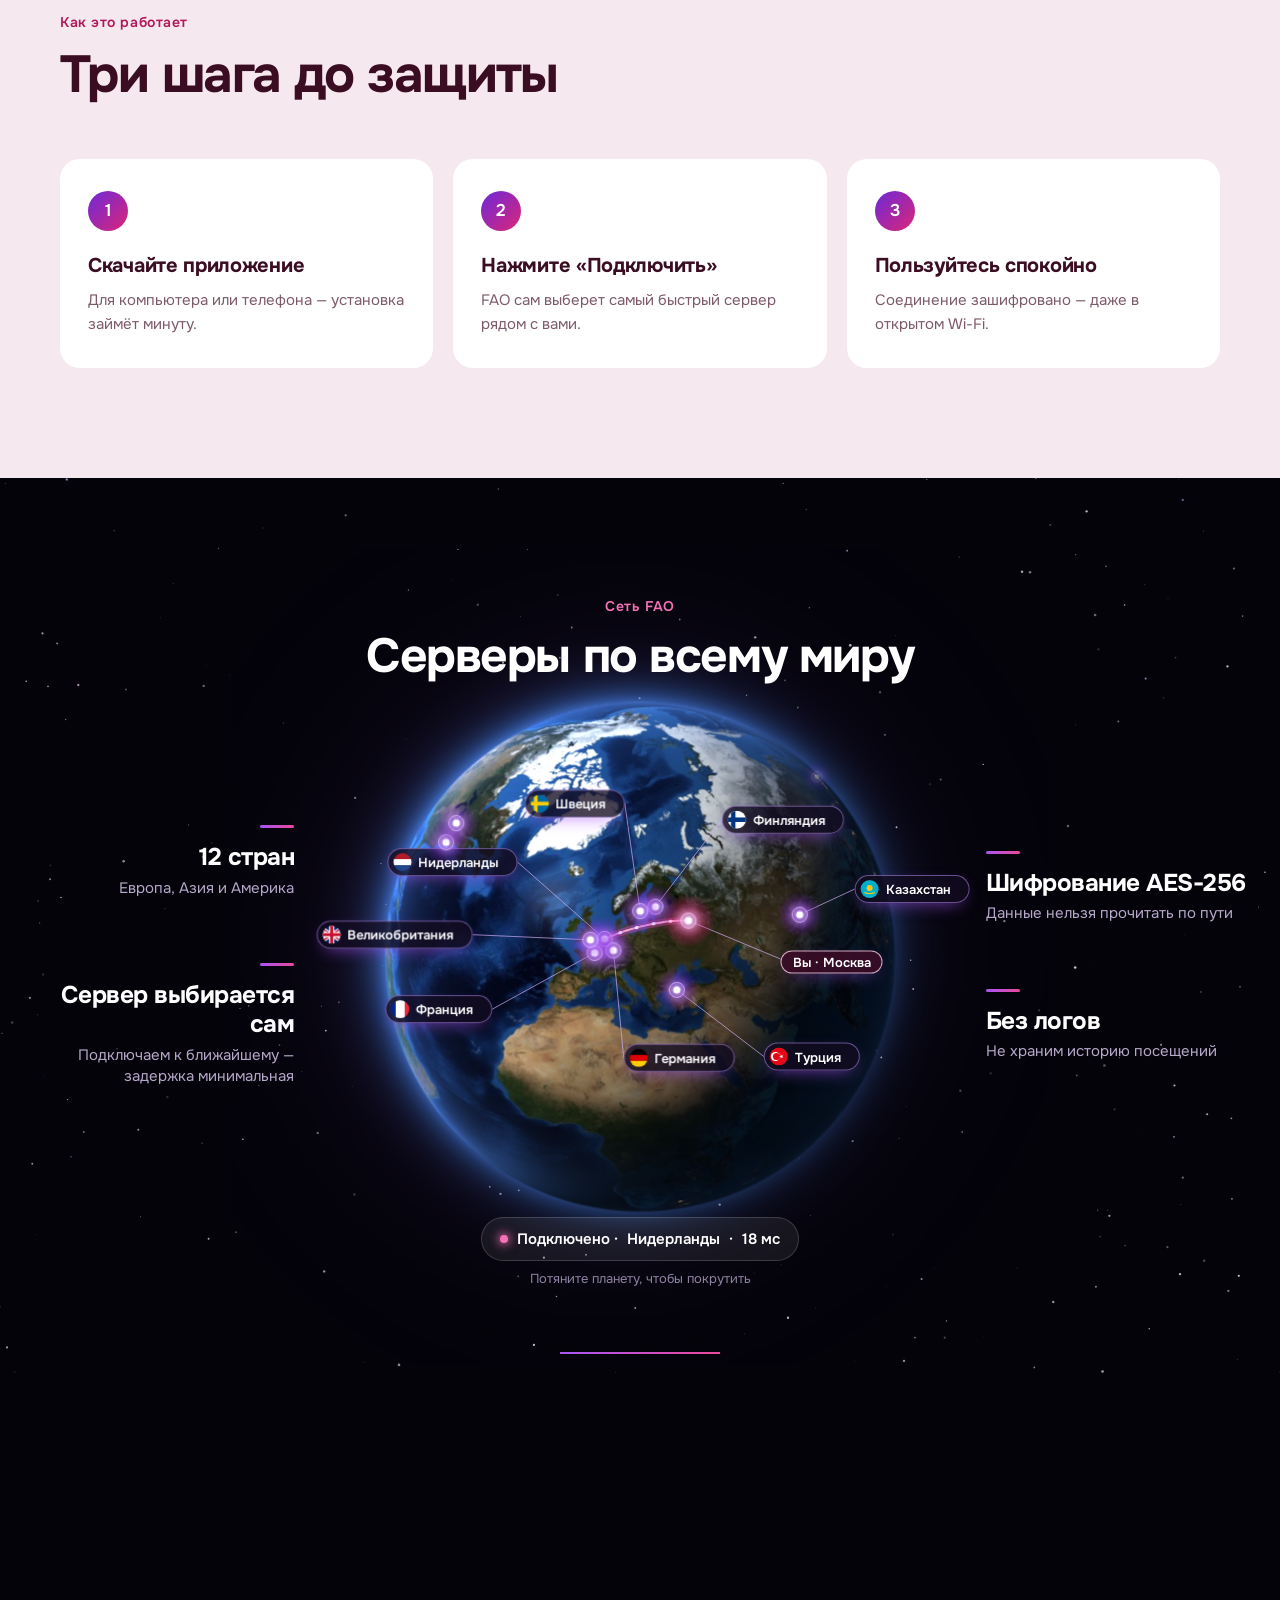
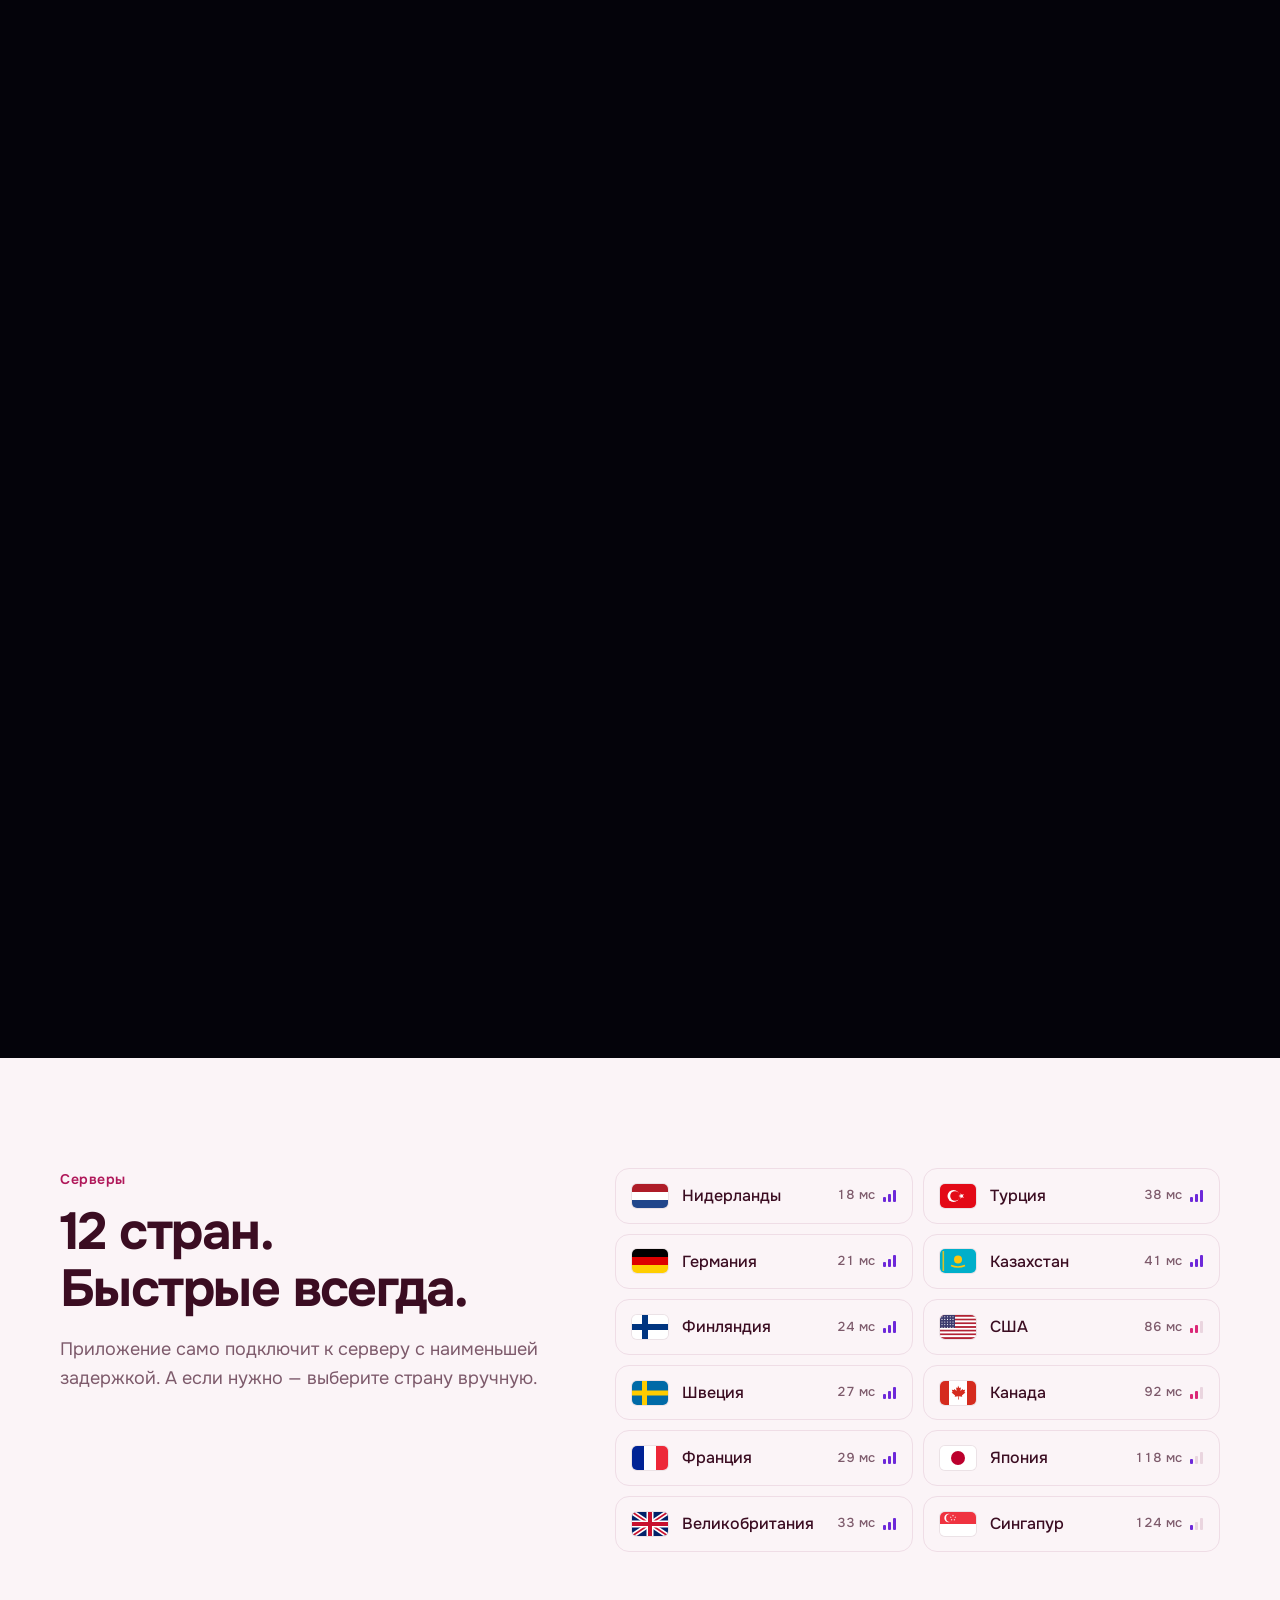
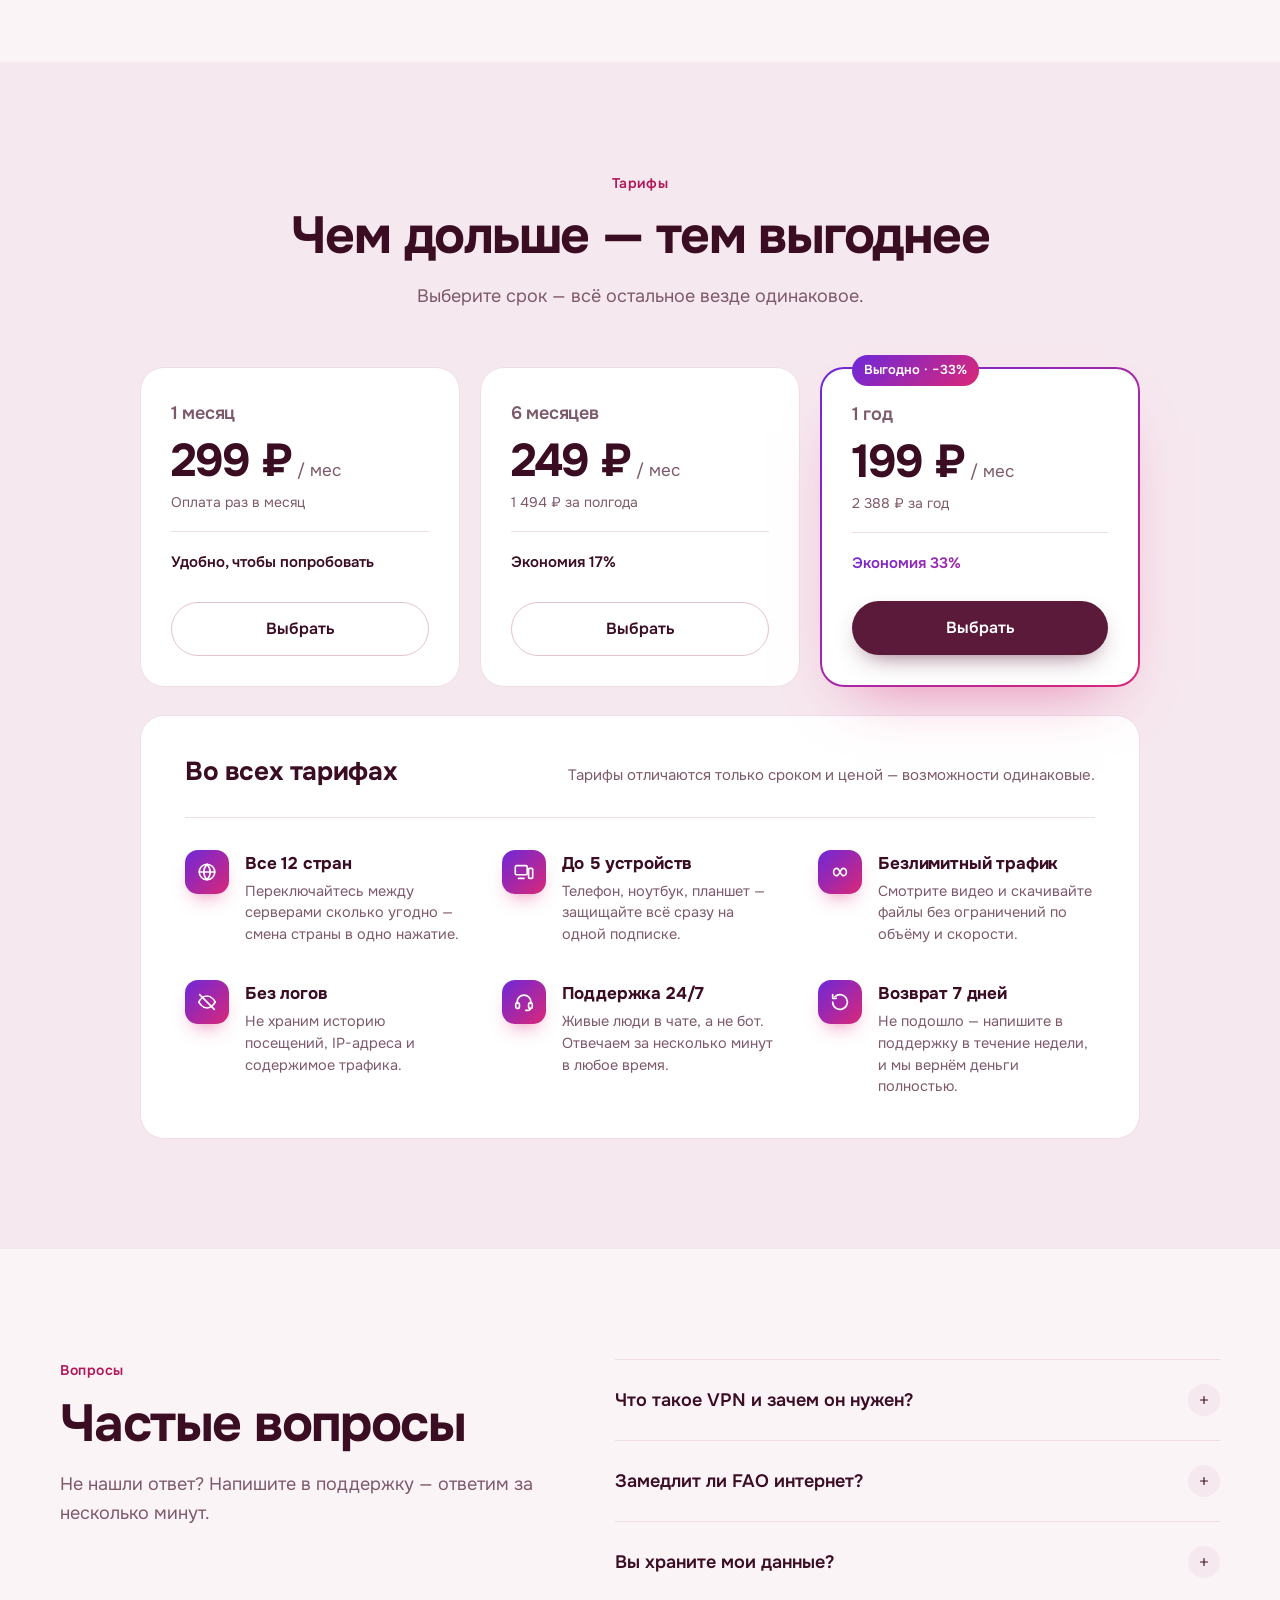
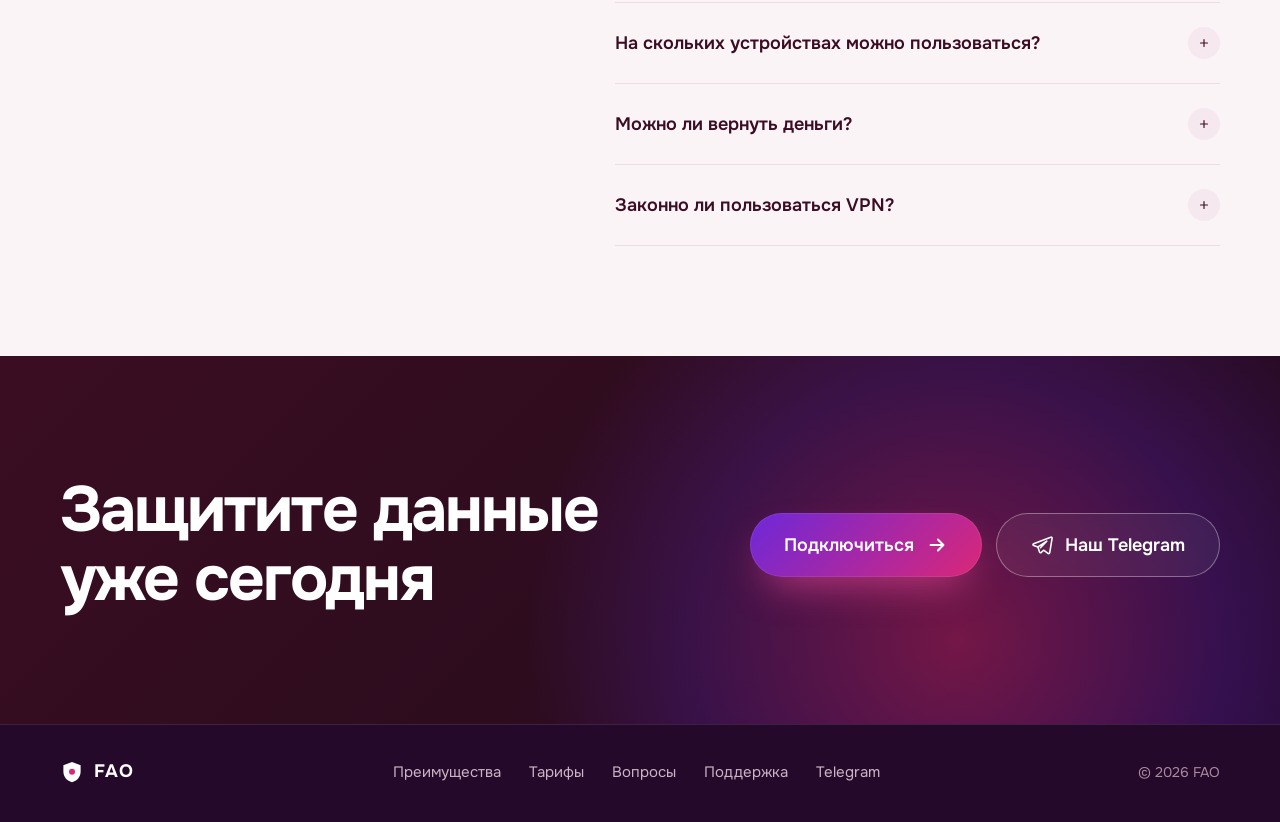
==== commit 739099a7: "FAO: убрано мини-приложение с главного экрана, текст по центру Co-Authored-By: Claude Opus 5.5 <nore" ====
--- a/fao/index.html
+++ b/fao/index.html
@@ -15,7 +15,7 @@
 <link rel="preconnect" href="https://fonts.googleapis.com">
 <link rel="preconnect" href="https://fonts.gstatic.com" crossorigin>
 <link href="https://fonts.googleapis.com/css2?family=Onest:wght@400;500;600;700&display=swap" rel="stylesheet">
-<link rel="stylesheet" href="style.css?v=202611151257">
+<link rel="stylesheet" href="style.css?v=202611151330">
 </head>
 <body>
 
@@ -43,7 +43,7 @@
 <main id="top">
 
 <!-- ===== Главный экран ===== -->
-<section class="hero">
+<section class="hero hero-center">
   <div class="container hero-inner">
     <div class="hero-text">
       <p class="pill"><span class="pill-dot"></span>Шифрование AES-256 · без логов</p>
@@ -73,23 +73,6 @@
       </div>
     </div>
 
-    <!-- живое мини-приложение -->
-    <div class="app" data-state="off">
-      <div class="app-top">
-        <span class="app-logo">FAO</span>
-        <span class="app-status" role="status" aria-live="polite"><i></i><span class="app-status-text">Не защищено</span></span>
-      </div>
-      <button class="power" aria-pressed="false" aria-label="Подключить защиту">
-        <span class="power-ring"></span>
-        <svg viewBox="0 0 24 24" aria-hidden="true"><path d="M12 3v8" /><path d="M6.4 6.6a8 8 0 1 0 11.2 0" /></svg>
-      </button>
-      <p class="app-hint">Нажмите, чтобы подключиться</p>
-      <div class="app-info">
-        <div><span>Сервер</span><b>Нидерланды</b></div>
-        <div><span>Время</span><b class="app-timer">00:00:00</b></div>
-        <div><span>Ваш IP</span><b class="app-ip">открыт</b></div>
-      </div>
-    </div>
   </div>
 </section>
 
@@ -343,7 +326,7 @@
   </div>
 </footer>
 
-<script src="script.js?v=202611151257"></script>
-<script src="globe.js?v=202611151257"></script>
+<script src="script.js?v=202611151330"></script>
+<script src="globe.js?v=202611151330"></script>
 </body>
 </html>
--- a/fao/style.css
+++ b/fao/style.css
@@ -801,3 +801,25 @@
 /* ===== Доступность: надписи над заголовками читаются лучше (контраст 4,5+) ===== */
 .eyebrow { color: #b0185a; }
 .globe-head .eyebrow { color: #f472b6; }   /* на чёрном блоке — светлый розовый, как было */
+
+/* ===== Главный экран без мини-приложения: всё по центру + мягкое свечение ===== */
+.hero-center { position: relative; padding: 96px 0 120px; }
+.hero-center::before {
+  content: ""; position: absolute; left: 50%; top: 46%;
+  width: min(1100px, 130vw); aspect-ratio: 1.6; transform: translate(-50%, -50%);
+  background:
+    radial-gradient(closest-side at 38% 50%, rgba(109,40,217,.16), transparent 70%),
+    radial-gradient(closest-side at 64% 46%, rgba(219,39,119,.16), transparent 70%);
+  filter: blur(10px);
+  pointer-events: none; z-index: 0;
+}
+.hero-center .hero-inner { grid-template-columns: minmax(0, 1fr); justify-items: center; text-align: center; position: relative; z-index: 1; }
+.hero-center .hero-text { display: flex; flex-direction: column; align-items: center; max-width: 820px; }
+.hero-center h1 { font-size: clamp(44px, 7vw, 92px); }
+.hero-center .lead { margin-left: auto; margin-right: auto; max-width: 600px; }
+.hero-center .hero-actions { justify-content: center; }
+.hero-center .hero-trust { text-align: left; }
+@media (max-width: 720px) {
+  .hero-center { padding: 48px 0 80px; }
+  .hero-center::before { top: 38%; }
+}
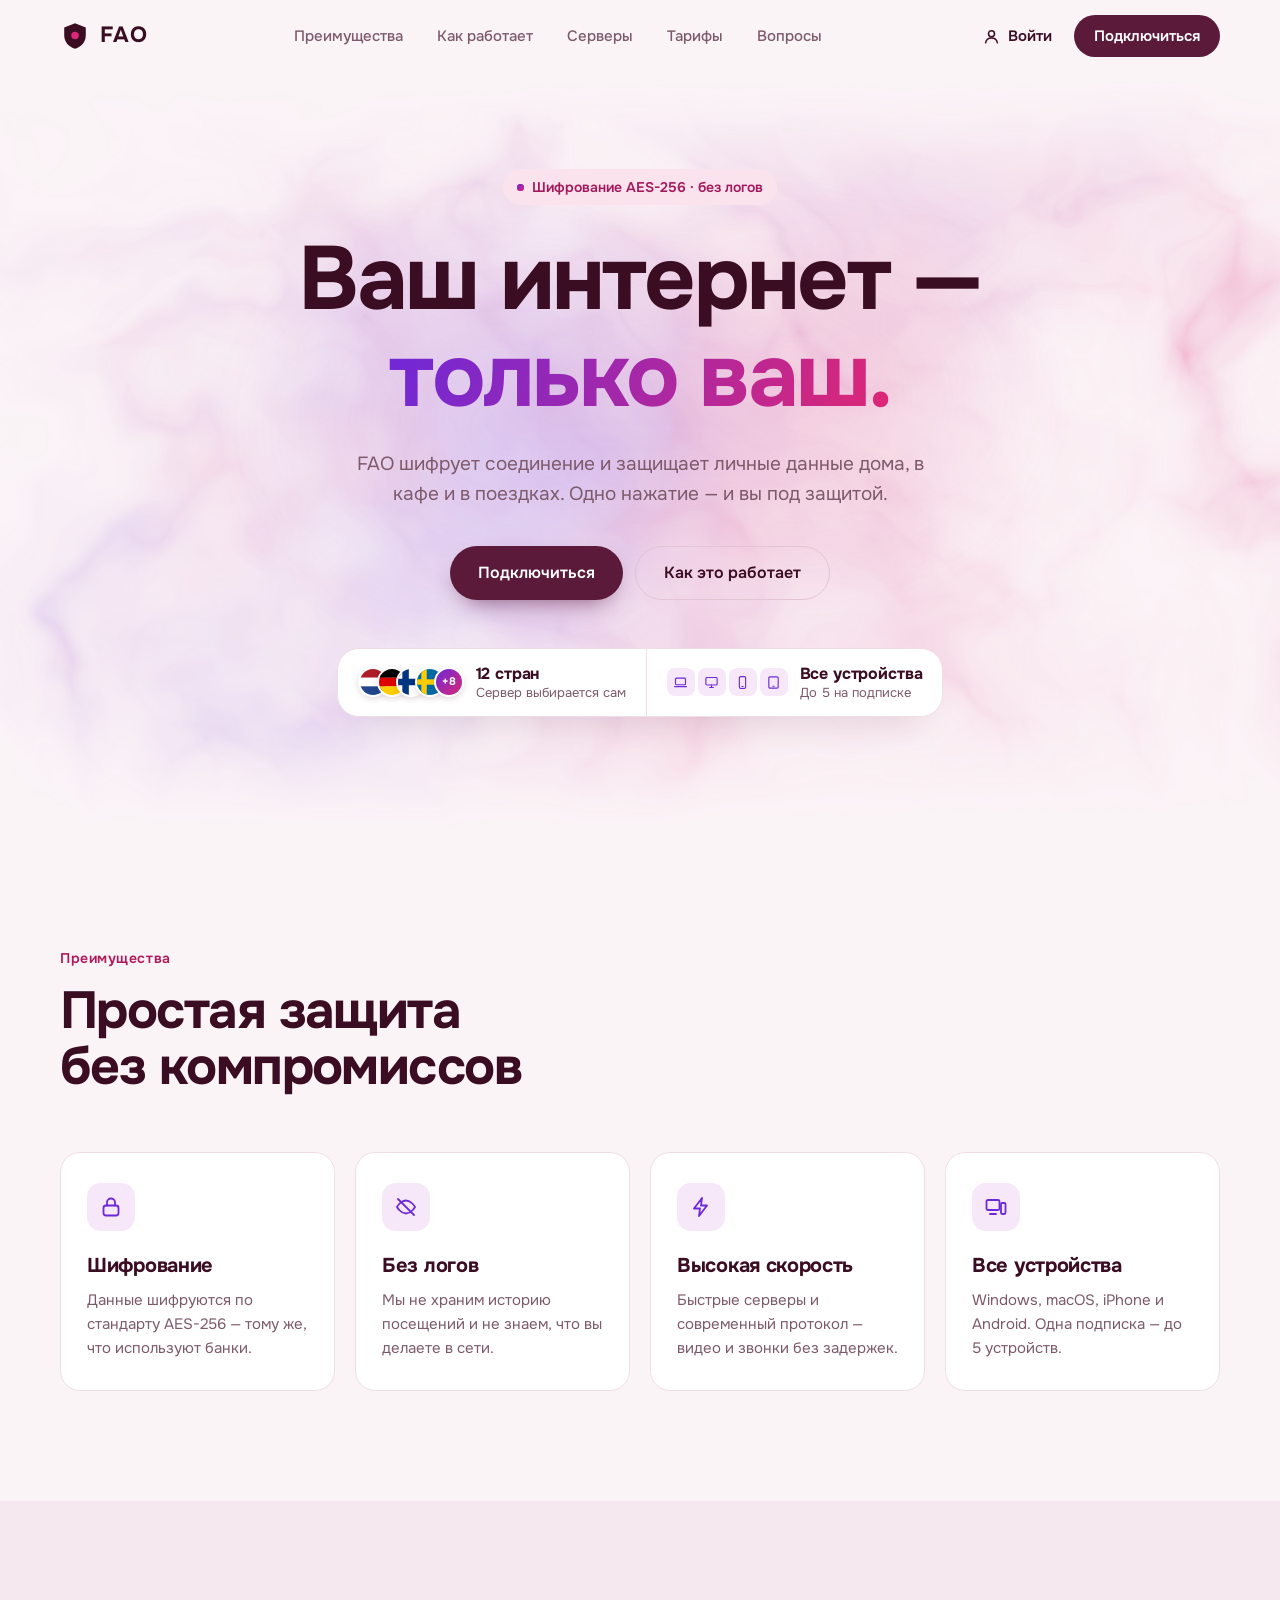
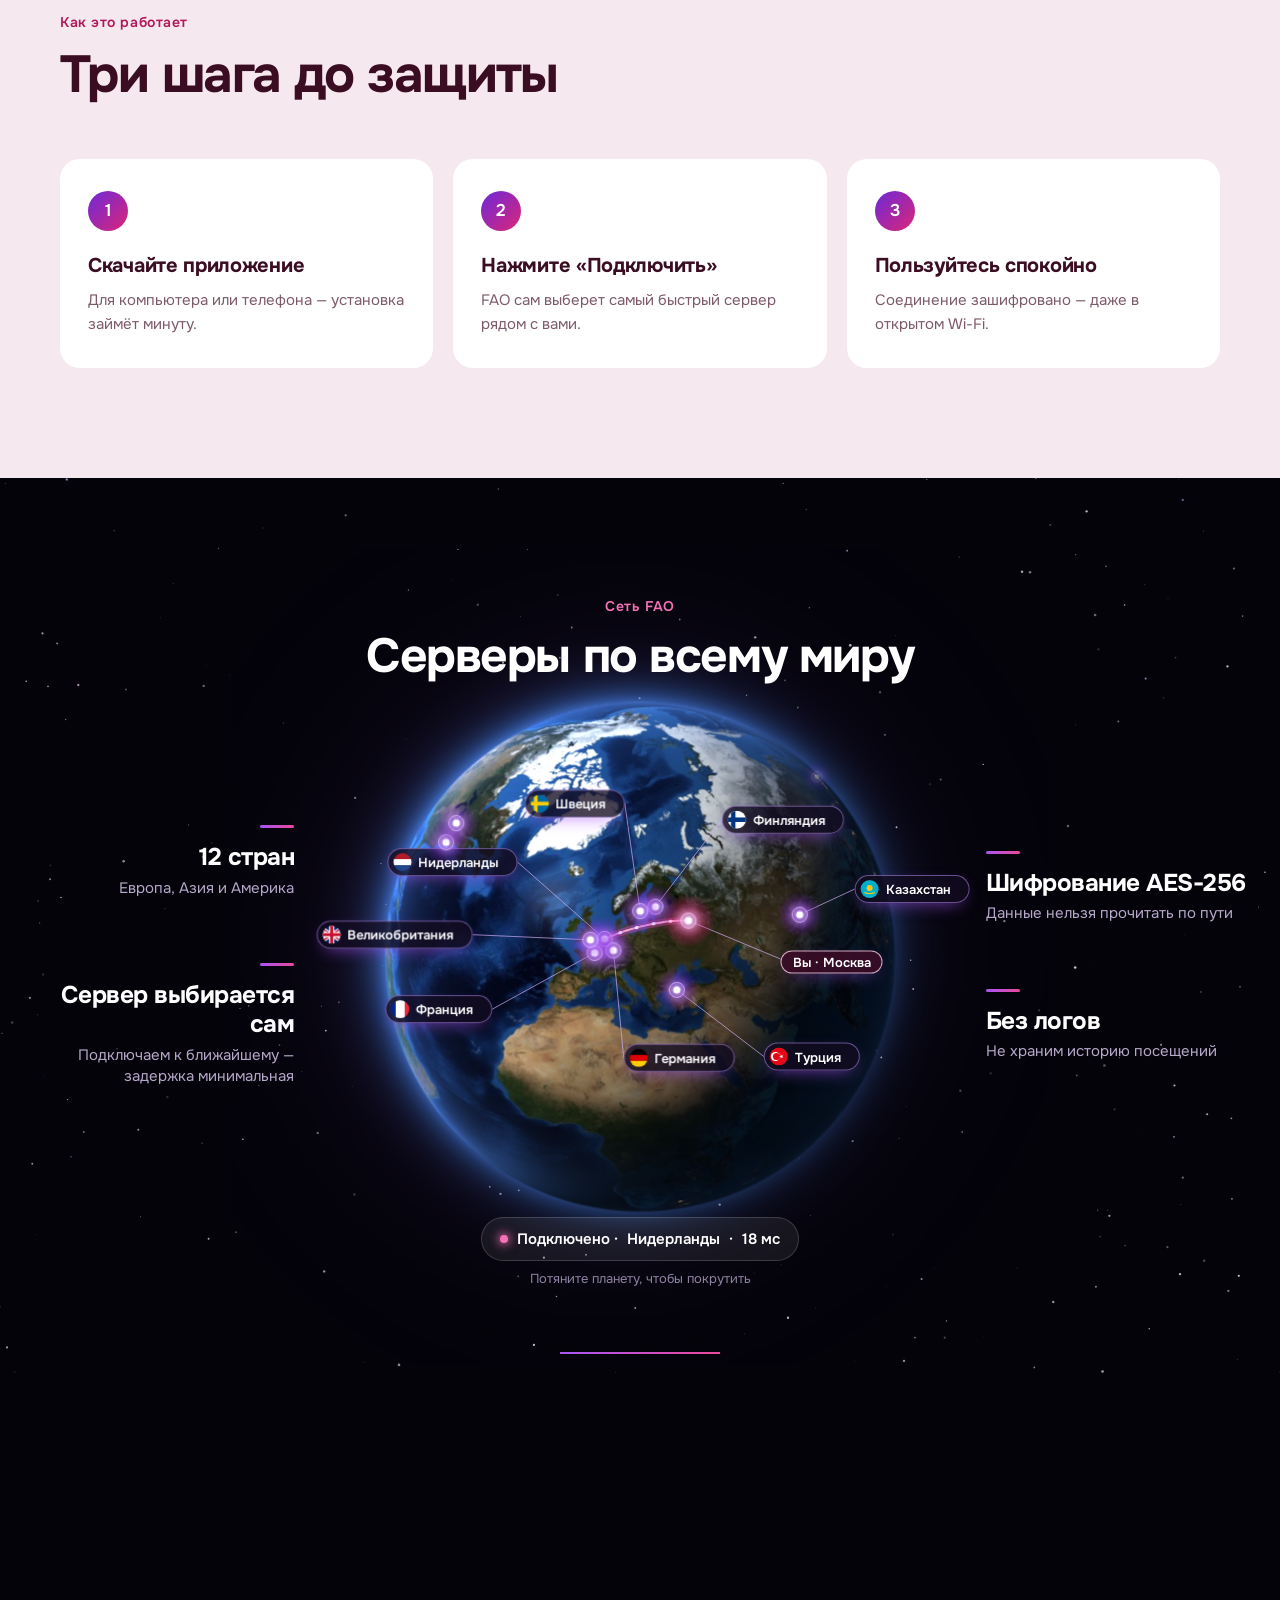
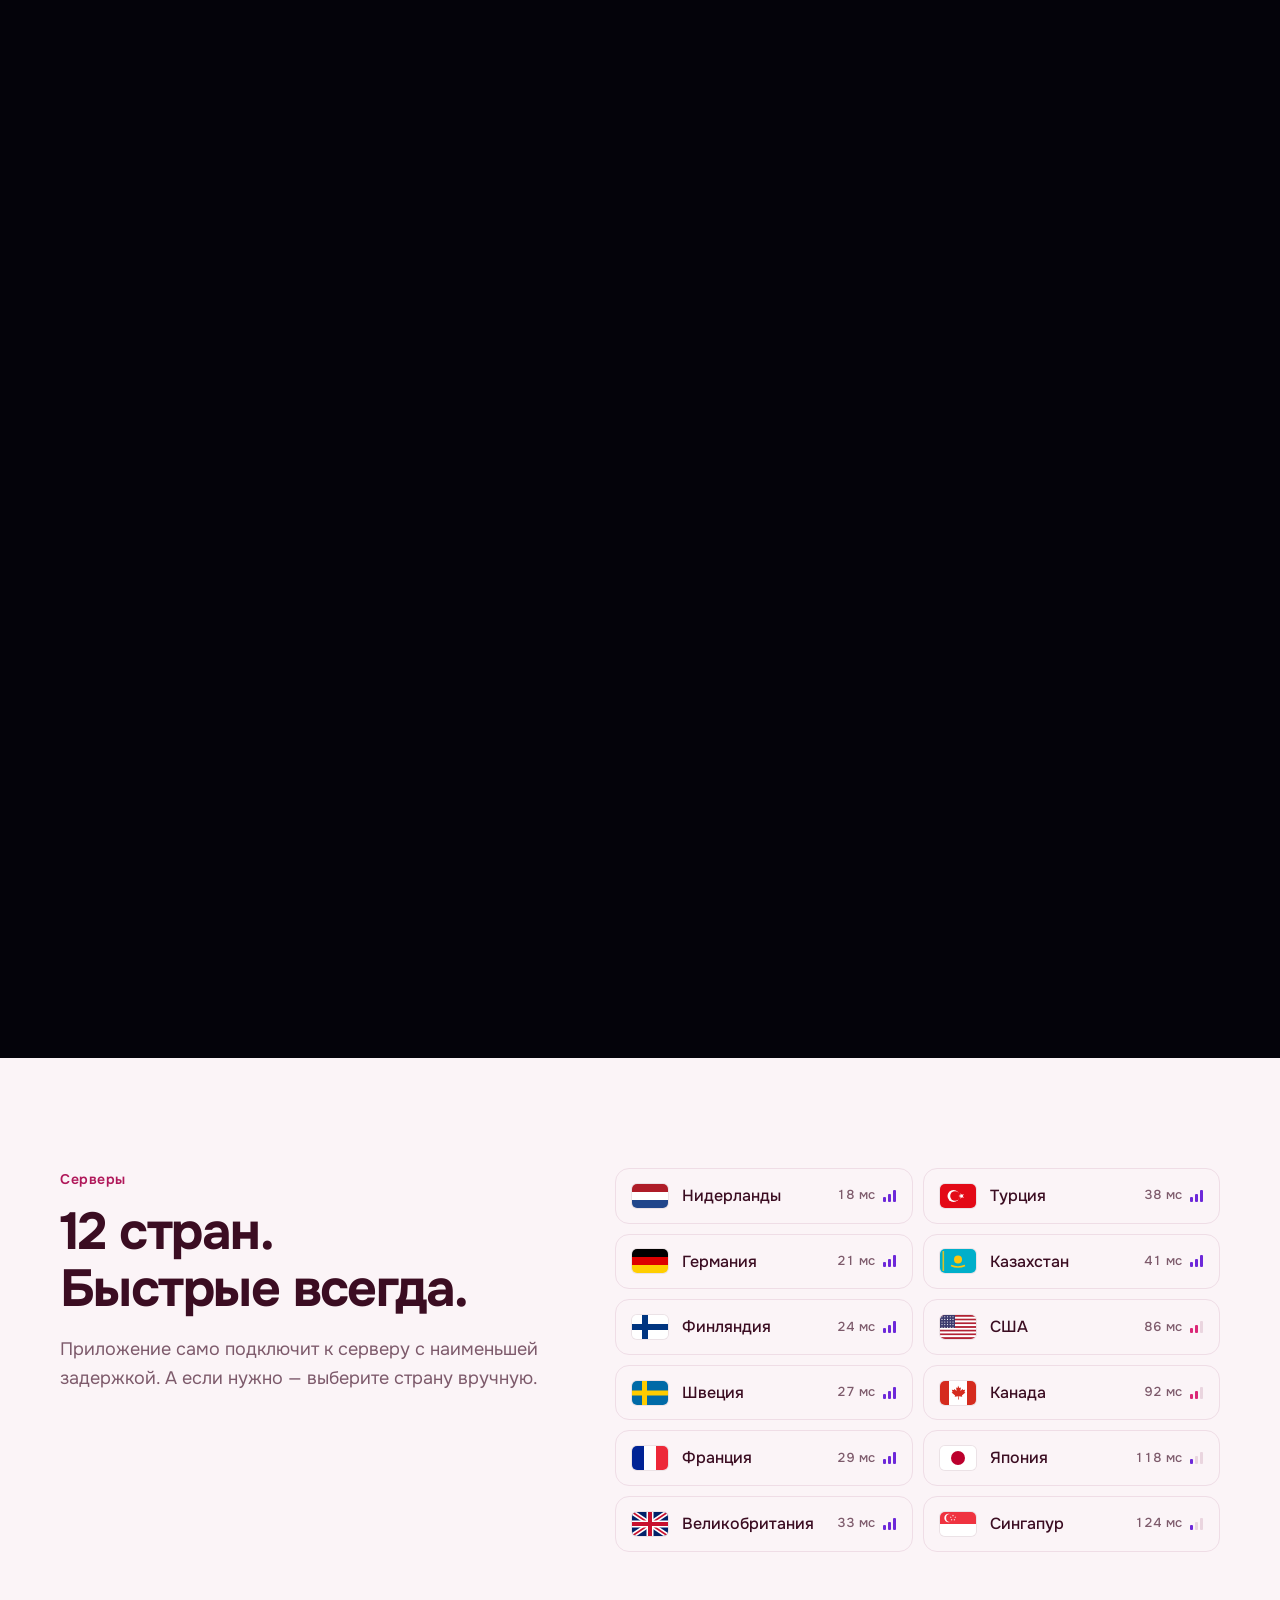
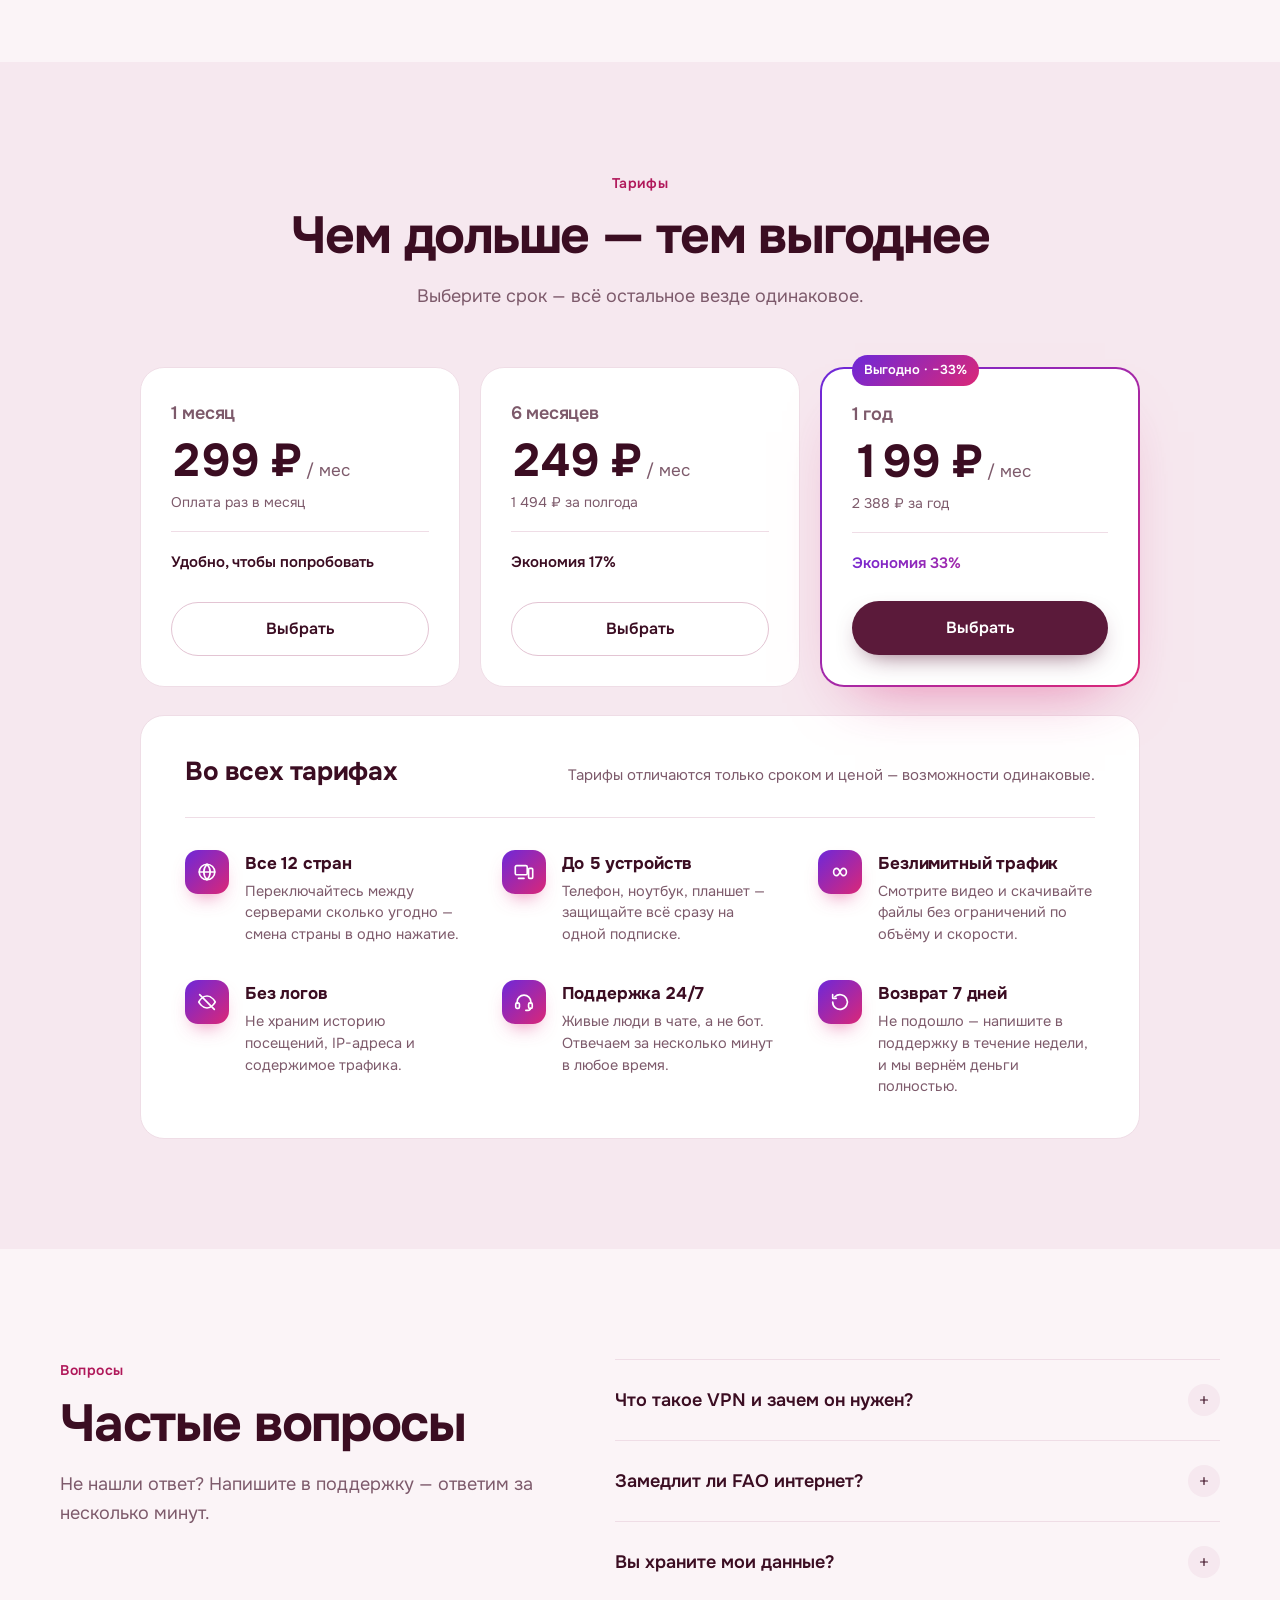
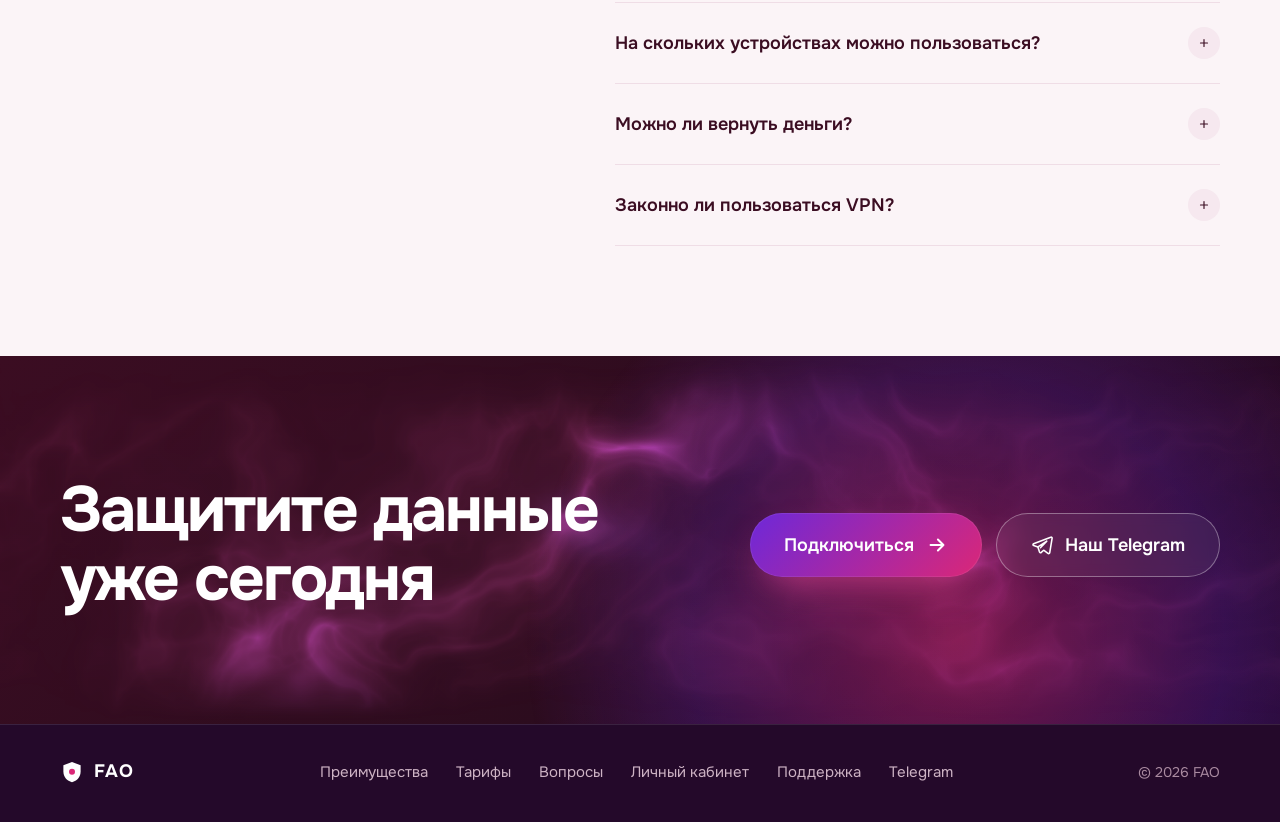
==== commit a8cb98e4: "FAO: личный кабинет (демо) + эффекты Егора + кнопка «Войти» - cabinet.html/css/js: вход по почте и к" ====
--- a/fao/index.html
+++ b/fao/index.html
@@ -15,7 +15,8 @@
 <link rel="preconnect" href="https://fonts.googleapis.com">
 <link rel="preconnect" href="https://fonts.gstatic.com" crossorigin>
 <link href="https://fonts.googleapis.com/css2?family=Onest:wght@400;500;600;700&display=swap" rel="stylesheet">
-<link rel="stylesheet" href="style.css?v=202611151330">
+<link rel="stylesheet" href="style.css?v=202611151944">
+<link rel="stylesheet" href="effects.css?v=202611151944">
 </head>
 <body>
 
@@ -36,7 +37,13 @@
       <a href="#pricing">Тарифы</a>
       <a href="#faq">Вопросы</a>
     </nav>
-    <a href="#pricing" class="btn btn-dark btn-sm">Подключиться</a>
+    <div class="header-actions">
+      <a href="cabinet.html" class="login-link" aria-label="Войти в личный кабинет">
+        <svg viewBox="0 0 24 24" aria-hidden="true"><circle cx="12" cy="8.5" r="3.8"/><path d="M4.5 20c.9-3.9 3.9-6 7.5-6s6.6 2.1 7.5 6"/></svg>
+        <span>Войти</span>
+      </a>
+      <a href="#pricing" class="btn btn-dark btn-sm">Подключиться</a>
+    </div>
   </div>
 </header>
 
@@ -319,6 +326,7 @@
       <a href="#features">Преимущества</a>
       <a href="#pricing">Тарифы</a>
       <a href="#faq">Вопросы</a>
+      <a href="cabinet.html">Личный кабинет</a>
       <a href="mailto:support@fao.example">Поддержка</a>
       <a href="https://t.me/" target="_blank" rel="noopener">Telegram</a>
     </nav>
@@ -326,7 +334,8 @@
   </div>
 </footer>
 
-<script src="script.js?v=202611151330"></script>
-<script src="globe.js?v=202611151330"></script>
+<script src="script.js?v=202611151944"></script>
+<script src="globe.js?v=202611151944"></script>
+<script src="effects.js?v=202611151944"></script>
 </body>
 </html>
--- a/fao/style.css
+++ b/fao/style.css
@@ -823,3 +823,21 @@
   .hero-center { padding: 48px 0 80px; }
   .hero-center::before { top: 38%; }
 }
+
+/* ===== Кнопка «Войти» в личный кабинет ===== */
+.header-actions { display: flex; align-items: center; gap: 8px; flex-shrink: 0; }
+.login-link { display: inline-flex; align-items: center; gap: 7px; height: 42px; padding: 0 14px; border-radius: 999px; color: var(--text); font-size: 15px; font-weight: 600; transition: background .2s, color .2s; }
+.login-link svg { width: 19px; height: 19px; fill: none; stroke: currentColor; stroke-width: 1.9; stroke-linecap: round; }
+.login-link:hover { background: var(--soft); color: var(--accent); }
+.login-link:focus-visible { outline: 3px solid rgba(219,39,119,.45); outline-offset: 2px; }
+.header.on-dark .login-link { color: #e9dff5; }
+.header.on-dark .login-link:hover { background: rgba(255,255,255,.1); color: #fff; }
+@media (max-width: 420px) {
+  .login-link { padding: 0 10px; }
+  .login-link span { display: none; }      /* на узком телефоне — только значок */
+  .login-link { width: 42px; justify-content: center; padding: 0; }
+}
+@media (max-width: 360px) {
+  .header-actions { gap: 4px; }
+  .header-actions .btn-sm { padding: 0 14px; font-size: 14px; }
+}
--- a/fao/effects.css
+++ b/fao/effects.css
@@ -0,0 +1,110 @@
+/* ======================================================
+   ФОН «НИТИ» + ДОПОЛНИТЕЛЬНЫЕ АНИМАЦИИ
+   Цвета, шрифты и раскладка сайта не меняются.
+   ====================================================== */
+
+/* --- холст с дымчатыми нитями: в первом экране и в нижнем винном блоке --- */
+.threads {
+  position: absolute; inset: 0; width: 100%; height: 100%;
+  z-index: 0; pointer-events: none;
+  opacity: 0; transition: opacity 1.4s ease;
+}
+.threads.ready { opacity: 1; }
+
+/* --- тонкая полоса прогресса прокрутки --- */
+.scroll-bar {
+  position: fixed; left: 0; top: 0; z-index: 60;
+  width: 100%; height: 2px; background: var(--grad);
+  transform-origin: 0 50%; transform: scaleX(0); pointer-events: none;
+}
+
+/* --- первый экран: появление по очереди --- */
+@keyframes riseIn { from { opacity: 0; transform: translateY(22px); } }
+@keyframes dropIn { from { opacity: 0; transform: translateY(-100%); } }
+@keyframes popIn  { from { opacity: 0; transform: scale(.5); } 60% { transform: scale(1.12); } }
+.header { animation: dropIn .7s cubic-bezier(.2,.8,.2,1) backwards; }
+.hero-text > * { animation: riseIn .9s cubic-bezier(.2,.8,.2,1) backwards; }
+.hero-text > :nth-child(1) { animation-delay: .10s; }
+.hero-text > :nth-child(2) { animation-delay: .20s; }
+.hero-text > :nth-child(3) { animation-delay: .32s; }
+.hero-text > :nth-child(4) { animation-delay: .44s; }
+.hero-text > :nth-child(5) { animation-delay: .56s; }
+.flag-stack > * { animation: popIn .5s cubic-bezier(.3,1.4,.5,1) backwards; }
+.flag-stack > :nth-child(1) { animation-delay: .95s; }
+.flag-stack > :nth-child(2) { animation-delay: 1.02s; }
+.flag-stack > :nth-child(3) { animation-delay: 1.09s; }
+.flag-stack > :nth-child(4) { animation-delay: 1.16s; }
+.flag-stack > :nth-child(5) { animation-delay: 1.23s; }
+.dev { animation: popIn .5s cubic-bezier(.3,1.4,.5,1) backwards; }
+.dev:nth-child(1) { animation-delay: 1.05s; }
+.dev:nth-child(2) { animation-delay: 1.12s; }
+.dev:nth-child(3) { animation-delay: 1.19s; }
+.dev:nth-child(4) { animation-delay: 1.26s; }
+
+/* мягкое свечение первого экрана чуть смещается за курсором */
+.hero-center::before {
+  transform: translate(calc(-50% + var(--gx, 0px)), calc(-50% + var(--gy, 0px)));
+  transition: transform .9s cubic-bezier(.2,.8,.2,1);
+}
+
+/* перелив в словах «только ваш.» и пульс точки в плашке */
+@keyframes sheen { to { background-position: 100% 0; } }
+h1 .accent-text {
+  background-image: linear-gradient(110deg, #6d28d9 0%, #db2777 50%, #6d28d9 100%);
+  background-size: 200% 100%;
+  animation: sheen 6s ease-in-out infinite alternate;
+}
+@keyframes dotPulse { from { transform: scale(1); opacity: .7; } to { transform: scale(3.4); opacity: 0; } }
+.pill-dot { position: relative; }
+.pill-dot::after {
+  content: ""; position: absolute; inset: 0; border-radius: 50%; background: inherit;
+  animation: dotPulse 2.2s ease-out infinite;
+}
+
+/* --- кнопки: блик при наведении --- */
+.btn-accent, .btn-dark { position: relative; overflow: hidden; }
+.btn-accent::after, .btn-dark::after {
+  content: ""; position: absolute; inset: 0; pointer-events: none;
+  background: linear-gradient(105deg, transparent 35%, rgba(255,255,255,.3) 50%, transparent 65%);
+  transform: translateX(-120%); transition: transform .7s ease;
+}
+.btn-accent:hover::after, .btn-dark:hover::after { transform: translateX(120%); }
+@keyframes nudge { 0%, 60%, 100% { transform: none; } 80% { transform: translateX(5px); } }
+.cta .btn-arrow { animation: nudge 2.6s ease-in-out infinite; }
+.cta .btn-xl:hover .btn-arrow { animation: none; }
+
+/* --- карточки: свет под курсором и лёгкий подъём --- */
+.feature::after, .step::after, .plan::after {
+  content: ""; position: absolute; inset: 0; border-radius: inherit; pointer-events: none;
+  background: radial-gradient(280px circle at var(--mx, 50%) var(--my, 50%), rgba(219,39,119,.10), rgba(109,40,217,.05) 45%, transparent 70%);
+  opacity: 0; transition: opacity .35s ease;
+}
+.feature:hover::after, .step:hover::after, .plan:hover::after { opacity: 1; }
+.step:not(.reveal), .plan:not(.reveal) { transition: transform .3s cubic-bezier(.2,.8,.2,1), box-shadow .3s ease; }
+.step:not(.reveal):hover { transform: translateY(-3px); box-shadow: 0 24px 50px -32px rgba(109,40,217,.5); }
+.plan:not(.reveal):hover { transform: translateY(-4px); box-shadow: 0 30px 60px -36px rgba(109,40,217,.55); }
+.plan-best:not(.reveal):hover { box-shadow: 0 34px 64px -32px rgba(219,39,119,.7); }
+.included-list .icon { transition: transform .4s cubic-bezier(.3,1.4,.5,1); }
+.included-list li:hover .icon { transform: translateY(-3px) rotate(-6deg); }
+
+/* --- шаги: номера «выпрыгивают» по очереди --- */
+.step.in .step-num { animation: popIn .6s cubic-bezier(.3,1.4,.5,1) backwards; }
+.step.in:nth-child(1) .step-num { animation-delay: .20s; }
+.step.in:nth-child(2) .step-num { animation-delay: .32s; }
+.step.in:nth-child(3) .step-num { animation-delay: .44s; }
+
+/* --- серверы: строки и полоски пинга появляются по очереди --- */
+@keyframes rowIn { from { opacity: 0; transform: translateY(10px); } }
+@keyframes barUp { from { transform: scaleY(0); } }
+.servers.in li { animation: rowIn .5s cubic-bezier(.2,.8,.2,1) backwards; animation-delay: calc(var(--i, 0) * 45ms); }
+.servers li { transition: border-color .25s, transform .25s; }
+.servers li:hover { border-color: #e3c4d3; transform: translateX(3px); }
+.bars i { transform-origin: 50% 100%; }
+.servers.in .bars i { animation: barUp .45s cubic-bezier(.3,1.4,.5,1) backwards; animation-delay: calc(var(--i, 0) * 45ms + 350ms); }
+.servers.in .bars i:nth-child(2) { animation-delay: calc(var(--i, 0) * 45ms + 430ms); }
+.servers.in .bars i:nth-child(3) { animation-delay: calc(var(--i, 0) * 45ms + 510ms); }
+.price b { font-variant-numeric: tabular-nums; }
+
+/* --- вопросы: ответ плавно выезжает --- */
+@keyframes faqIn { from { opacity: 0; transform: translateY(-8px); } }
+.faq details[open] p { animation: faqIn .4s cubic-bezier(.2,.8,.2,1); }
